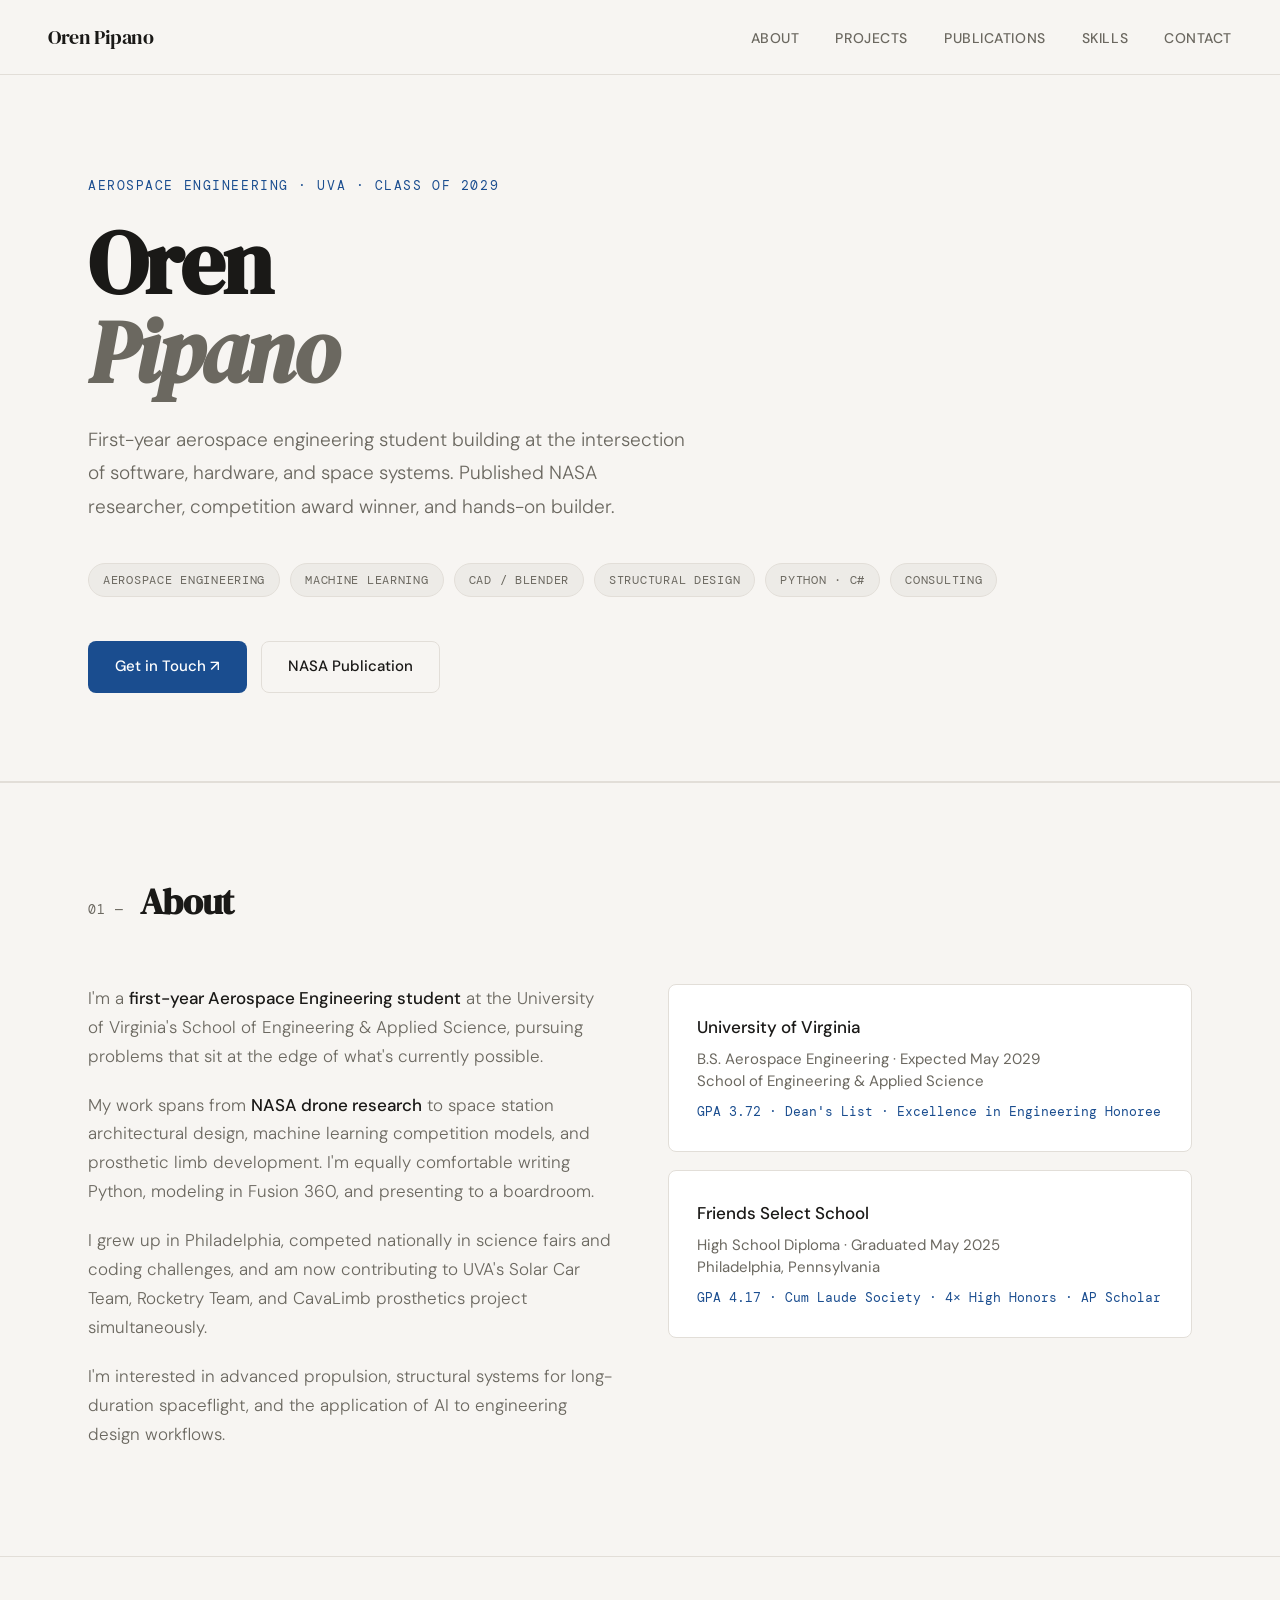
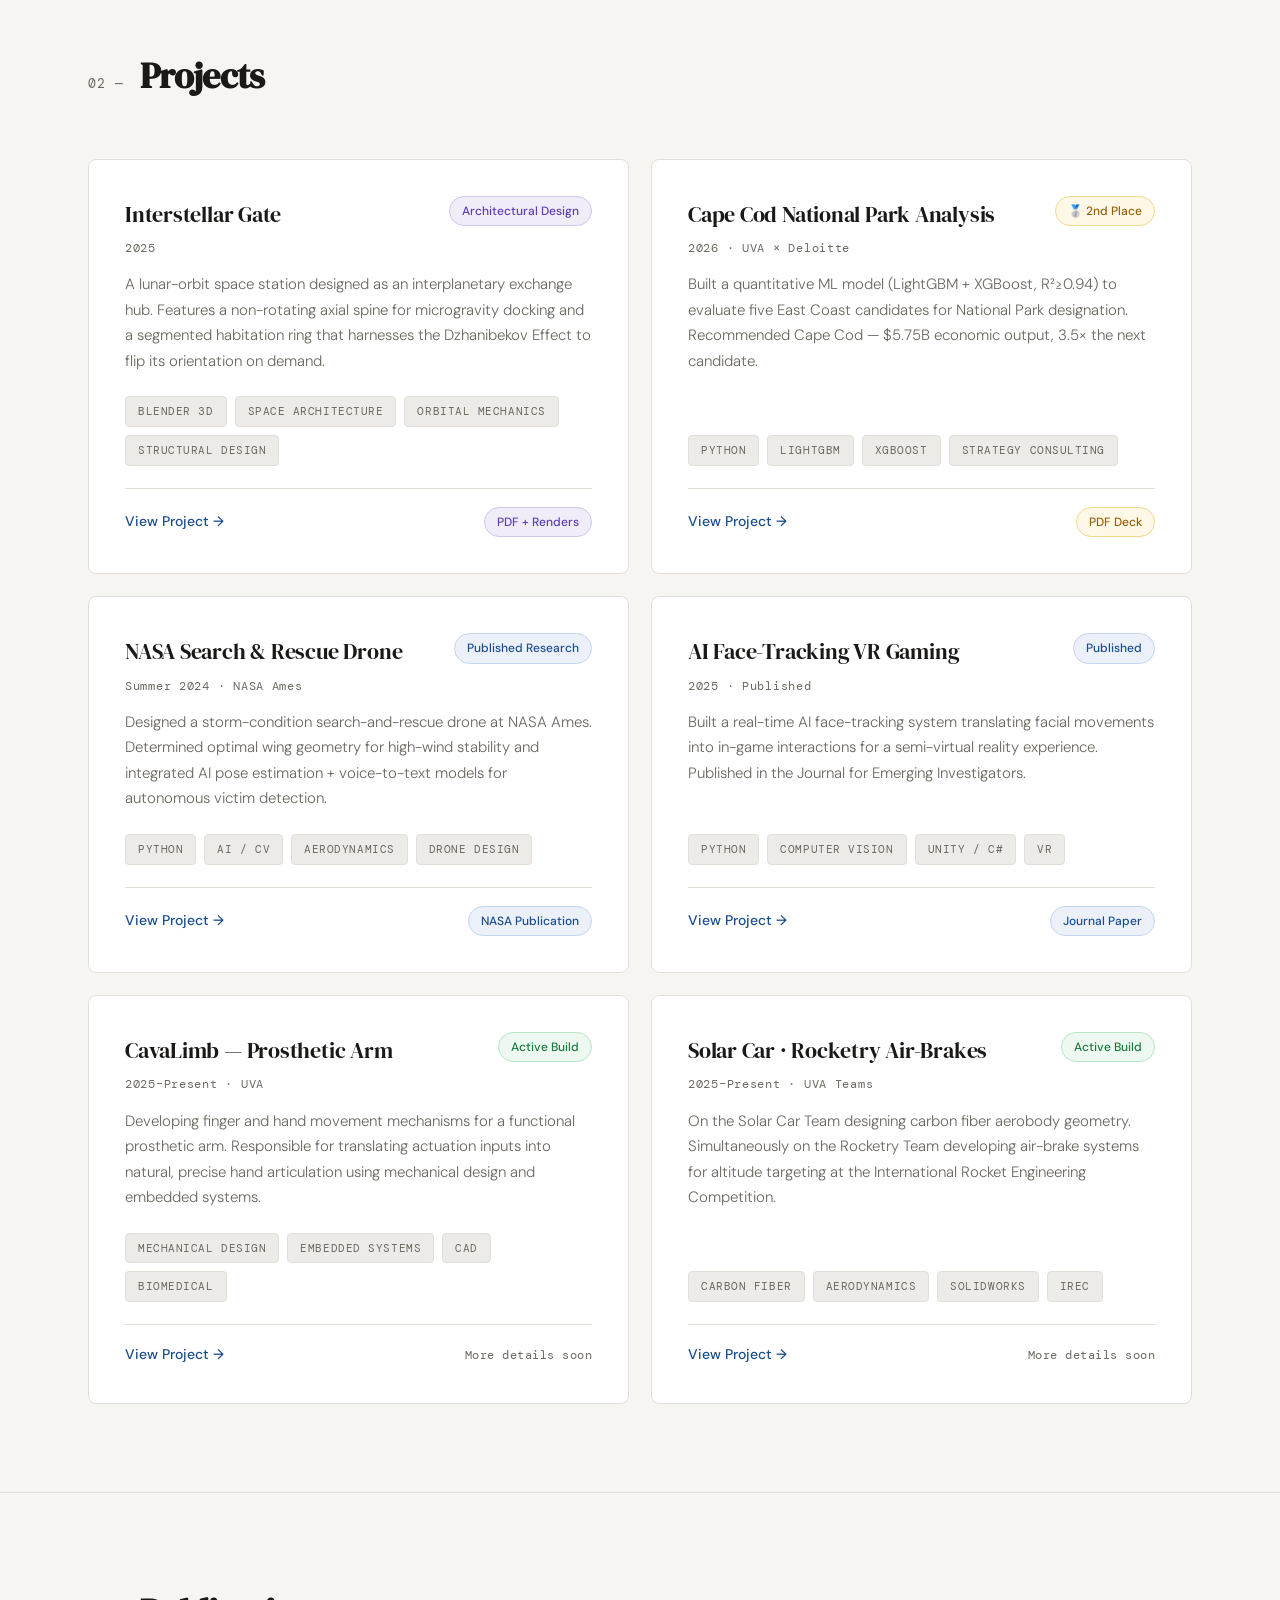
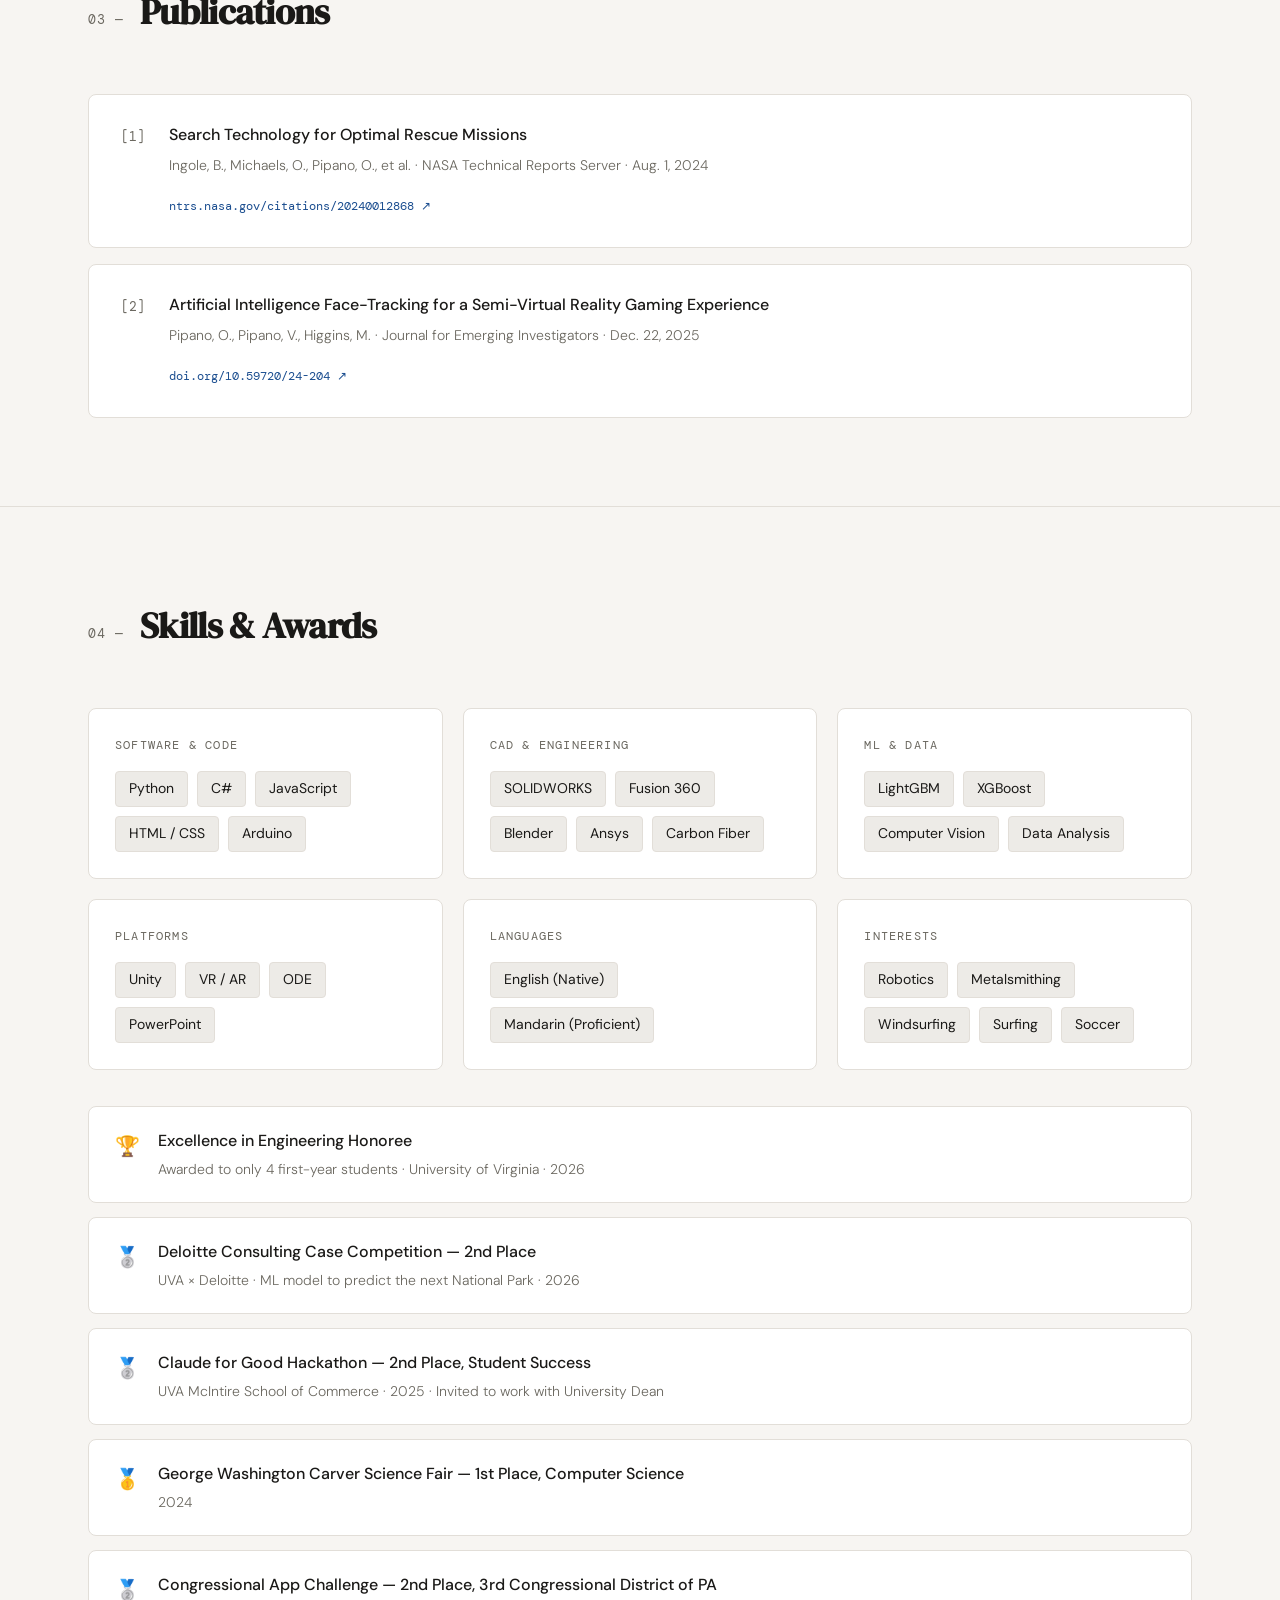
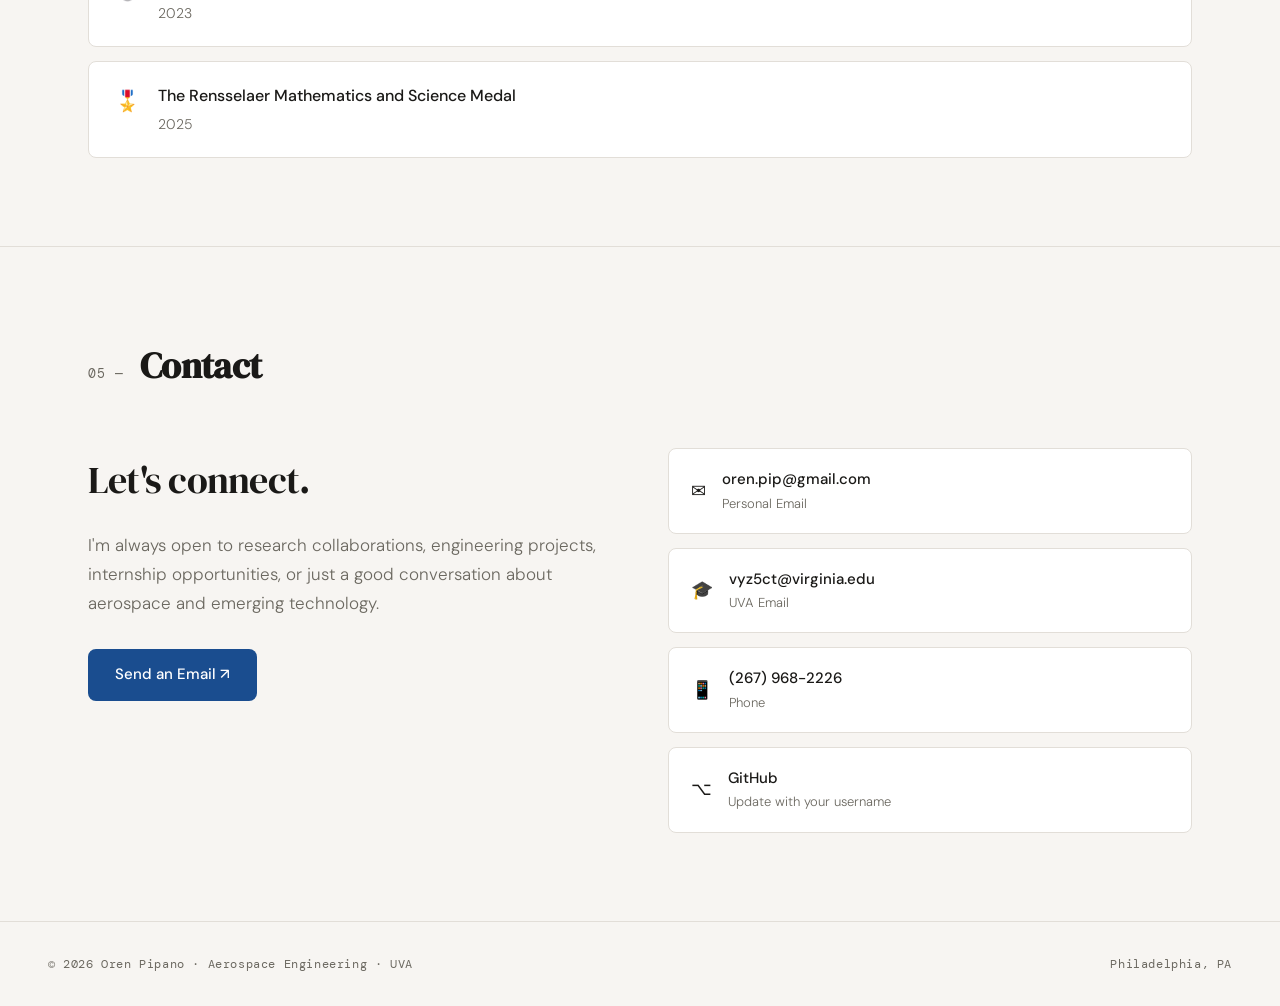
==== index.html @ b351c2fa "Rename index (4).html to index.html" ====
<!DOCTYPE html>
<html lang="en">
<head>
  <meta charset="UTF-8" />
  <meta name="viewport" content="width=device-width, initial-scale=1.0" />
  <title>Oren Pipano — Aerospace Engineering</title>
  <link rel="preconnect" href="https://fonts.googleapis.com">
  <link rel="preconnect" href="https://fonts.gstatic.com" crossorigin>
  <link href="https://fonts.googleapis.com/css2?family=DM+Serif+Display:ital@0;1&family=DM+Mono:wght@300;400;500&family=DM+Sans:ital,opsz,wght@0,9..40,300;0,9..40,400;0,9..40,500;1,9..40,300&display=swap" rel="stylesheet">
  <link rel="stylesheet" href="style.css">
  <style>
    #hero { padding: 100px 0 88px; border-bottom: 1px solid var(--border); }

    .hero-eyebrow {
      font-family: 'DM Mono', monospace;
      font-size: 13px; font-weight: 400;
      letter-spacing: 0.12em; text-transform: uppercase;
      color: var(--accent); margin-bottom: 22px;
    }

    .hero-name {
      font-family: 'DM Serif Display', serif;
      font-size: clamp(52px, 8vw, 88px);
      line-height: 1.0; letter-spacing: -0.03em; margin-bottom: 28px;
    }
    .hero-name em { font-style: italic; color: var(--ink-muted); }

    .hero-desc {
      max-width: 600px; font-size: 19px; font-weight: 300;
      color: var(--ink-muted); line-height: 1.75; margin-bottom: 40px;
    }

    .hero-pills { display: flex; flex-wrap: wrap; gap: 10px; margin-bottom: 44px; }

    .pill {
      font-family: 'DM Mono', monospace;
      font-size: 12px; letter-spacing: 0.06em; text-transform: uppercase;
      background: var(--tag-bg); color: var(--ink-muted);
      border: 1px solid var(--border); padding: 6px 14px; border-radius: 100px;
    }

    .hero-cta { display: flex; gap: 14px; align-items: center; flex-wrap: wrap; }

    /* ABOUT */
    .about-grid { display: grid; grid-template-columns: 1fr 1fr; gap: 56px; }
    .about-text p { color: var(--ink-muted); margin-bottom: 20px; font-weight: 300; font-size: 17px; }
    .about-text p strong { color: var(--ink); font-weight: 500; }
    .edu-card { background: var(--surface); border: 1px solid var(--border); border-radius: var(--radius); padding: 28px; margin-bottom: 18px; }
    .edu-school { font-weight: 500; font-size: 17px; margin-bottom: 6px; }
    .edu-degree { font-size: 15px; color: var(--ink-muted); margin-bottom: 8px; line-height: 1.5; }
    .edu-gpa { font-family: 'DM Mono', monospace; font-size: 13px; color: var(--accent); }

    /* PROJECTS */
    .projects-grid { display: grid; gap: 22px; grid-template-columns: repeat(2, 1fr); }

    .project-card {
      background: var(--surface); border: 1px solid var(--border);
      border-radius: var(--radius); padding: 36px;
      transition: all 0.25s ease; position: relative; overflow: hidden;
      cursor: pointer; display: flex; flex-direction: column;
      text-decoration: none; color: inherit;
    }
    .project-card::before {
      content: ''; position: absolute; left: 0; top: 0; bottom: 0;
      width: 3px; background: var(--accent);
      transform: scaleY(0); transform-origin: bottom; transition: transform 0.3s ease;
    }
    .project-card:hover { border-color: #b8b4ae; box-shadow: 0 6px 32px rgba(0,0,0,0.09); transform: translateY(-2px); }
    .project-card:hover::before { transform: scaleY(1); }

    .project-top { display: flex; justify-content: space-between; align-items: flex-start; margin-bottom: 14px; gap: 12px; }
    .project-title { font-family: 'DM Serif Display', serif; font-size: 22px; letter-spacing: -0.01em; }
    .project-year { font-family: 'DM Mono', monospace; font-size: 12px; color: var(--ink-muted); letter-spacing: 0.06em; margin-top: 5px; }
    .project-desc { font-size: 15px; color: var(--ink-muted); font-weight: 300; line-height: 1.7; margin-bottom: 22px; flex: 1; }
    .project-tags { display: flex; flex-wrap: wrap; gap: 8px; }

    .project-footer {
      display: flex; align-items: center; justify-content: space-between;
      margin-top: 22px; padding-top: 18px; border-top: 1px solid var(--border);
    }
    .view-label {
      font-size: 14px; font-weight: 500; color: var(--accent);
      display: flex; align-items: center; gap: 6px; transition: gap 0.2s ease;
    }
    .project-card:hover .view-label { gap: 10px; }
    .coming-soon { font-size: 12px; color: var(--ink-muted); font-family: 'DM Mono', monospace; letter-spacing: 0.04em; }

    /* PUBLICATIONS */
    .pub-list { display: grid; gap: 16px; }
    .pub-card { background: var(--surface); border: 1px solid var(--border); border-radius: var(--radius); padding: 28px 32px; display: flex; gap: 24px; align-items: flex-start; transition: border-color var(--transition); }
    .pub-card:hover { border-color: #b8b4ae; }
    .pub-num { font-family: 'DM Mono', monospace; font-size: 13px; color: var(--ink-muted); margin-top: 3px; flex-shrink: 0; }
    .pub-title { font-size: 16px; font-weight: 500; margin-bottom: 8px; line-height: 1.45; }
    .pub-meta { font-size: 14px; color: var(--ink-muted); font-weight: 300; margin-bottom: 12px; }
    .pub-link { font-family: 'DM Mono', monospace; font-size: 12px; color: var(--accent); }

    /* SKILLS */
    .skills-grid { display: grid; grid-template-columns: repeat(3, 1fr); gap: 20px; }
    .skill-group { background: var(--surface); border: 1px solid var(--border); border-radius: var(--radius); padding: 26px; }
    .skill-group-title { font-family: 'DM Mono', monospace; font-size: 12px; letter-spacing: 0.1em; text-transform: uppercase; color: var(--ink-muted); margin-bottom: 16px; }
    .skill-items { display: flex; flex-wrap: wrap; gap: 9px; }
    .skill-chip { font-size: 14px; font-weight: 400; background: var(--tag-bg); color: var(--ink); border: 1px solid var(--border); padding: 5px 13px; border-radius: 4px; }

    /* AWARDS */
    .awards-list { display: grid; gap: 14px; margin-top: 36px; }
    .award-item { display: flex; gap: 18px; align-items: flex-start; padding: 20px 26px; background: var(--surface); border: 1px solid var(--border); border-radius: var(--radius); }
    .award-icon { font-size: 20px; flex-shrink: 0; margin-top: 2px; }
    .award-name { font-size: 16px; font-weight: 500; margin-bottom: 4px; }
    .award-org { font-size: 14px; color: var(--ink-muted); font-weight: 300; }

    /* CONTACT */
    .contact-inner { display: grid; grid-template-columns: 1fr 1fr; gap: 56px; align-items: start; }
    .contact-heading { font-family: 'DM Serif Display', serif; font-size: 38px; letter-spacing: -0.02em; margin-bottom: 18px; }
    .contact-sub { font-size: 17px; color: var(--ink-muted); font-weight: 300; margin-bottom: 32px; line-height: 1.7; }
    .contact-links { display: grid; gap: 14px; }
    .contact-link-item { display: flex; align-items: center; gap: 16px; padding: 18px 22px; background: var(--surface); border: 1px solid var(--border); border-radius: var(--radius); font-size: 15px; font-weight: 500; transition: all var(--transition); }
    .contact-link-item:hover { border-color: var(--accent); background: var(--accent-lt); color: var(--accent); }
    .contact-icon { font-size: 18px; }
    .contact-detail { font-size: 13px; color: var(--ink-muted); font-weight: 300; }

    /* RESPONSIVE */
    @media (max-width: 900px) {
      .skills-grid { grid-template-columns: repeat(2, 1fr); }
      .projects-grid { grid-template-columns: 1fr; }
    }
    @media (max-width: 700px) {
      .about-grid, .contact-inner { grid-template-columns: 1fr; gap: 36px; }
      .skills-grid { grid-template-columns: repeat(2, 1fr); gap: 14px; }
      .hero-name { font-size: clamp(44px, 12vw, 72px); }
      .hero-desc { font-size: 17px; }
      .project-top { flex-direction: column; gap: 10px; }
      .pub-card { flex-direction: column; gap: 10px; }
      .pub-num { display: none; }
    }
    @media (max-width: 480px) {
      .skills-grid { grid-template-columns: 1fr; }
      .contact-heading { font-size: 30px; }
    }
  </style>
</head>
<body>
  <nav>
    <div class="nav-inner">
      <a href="index.html" class="nav-logo">Oren Pipano</a>
      <ul class="nav-links">
        <li><a href="#about">About</a></li>
        <li><a href="#projects">Projects</a></li>
        <li><a href="#publications">Publications</a></li>
        <li><a href="#skills">Skills</a></li>
        <li><a href="#contact">Contact</a></li>
      </ul>
    </div>
  </nav>

  <section id="hero">
    <div class="container">
      <p class="hero-eyebrow fade-in">Aerospace Engineering · UVA · Class of 2029</p>
      <h1 class="hero-name fade-in">Oren<br><em>Pipano</em></h1>
      <p class="hero-desc fade-in">First-year aerospace engineering student building at the intersection of software, hardware, and space systems. Published NASA researcher, competition award winner, and hands-on builder.</p>
      <div class="hero-pills fade-in">
        <span class="pill">Aerospace Engineering</span>
        <span class="pill">Machine Learning</span>
        <span class="pill">CAD / Blender</span>
        <span class="pill">Structural Design</span>
        <span class="pill">Python · C#</span>
        <span class="pill">Consulting</span>
      </div>
      <div class="hero-cta fade-in">
        <a href="mailto:oren.pip@gmail.com" class="btn btn-primary">Get in Touch ↗</a>
        <a href="https://ntrs.nasa.gov/citations/20240012868" target="_blank" class="btn btn-ghost">NASA Publication</a>
      </div>
    </div>
  </section>

  <section id="about">
    <div class="container">
      <div class="section-header">
        <span class="section-num">01 —</span>
        <h2 class="section-title">About</h2>
      </div>
      <div class="about-grid">
        <div class="about-text">
          <p>I'm a <strong>first-year Aerospace Engineering student</strong> at the University of Virginia's School of Engineering & Applied Science, pursuing problems that sit at the edge of what's currently possible.</p>
          <p>My work spans from <strong>NASA drone research</strong> to space station architectural design, machine learning competition models, and prosthetic limb development. I'm equally comfortable writing Python, modeling in Fusion 360, and presenting to a boardroom.</p>
          <p>I grew up in Philadelphia, competed nationally in science fairs and coding challenges, and am now contributing to UVA's Solar Car Team, Rocketry Team, and CavaLimb prosthetics project simultaneously.</p>
          <p>I'm interested in advanced propulsion, structural systems for long-duration spaceflight, and the application of AI to engineering design workflows.</p>
        </div>
        <div class="about-edu">
          <div class="edu-card">
            <div class="edu-school">University of Virginia</div>
            <div class="edu-degree">B.S. Aerospace Engineering · Expected May 2029<br>School of Engineering & Applied Science</div>
            <div class="edu-gpa">GPA 3.72 · Dean's List · Excellence in Engineering Honoree</div>
          </div>
          <div class="edu-card">
            <div class="edu-school">Friends Select School</div>
            <div class="edu-degree">High School Diploma · Graduated May 2025<br>Philadelphia, Pennsylvania</div>
            <div class="edu-gpa">GPA 4.17 · Cum Laude Society · 4× High Honors · AP Scholar</div>
          </div>
        </div>
      </div>
    </div>
  </section>

  <section id="projects">
    <div class="container">
      <div class="section-header">
        <span class="section-num">02 —</span>
        <h2 class="section-title">Projects</h2>
      </div>
      <div class="projects-grid">

        <a href="project-interstellar-gate.html" class="project-card">
          <div class="project-top">
            <div>
              <div class="project-title">Interstellar Gate</div>
              <div class="project-year">2025</div>
            </div>
            <span class="project-badge badge-design">Architectural Design</span>
          </div>
          <p class="project-desc">A lunar-orbit space station designed as an interplanetary exchange hub. Features a non-rotating axial spine for microgravity docking and a segmented habitation ring that harnesses the Dzhanibekov Effect to flip its orientation on demand.</p>
          <div class="project-tags">
            <span class="tag">Blender 3D</span>
            <span class="tag">Space Architecture</span>
            <span class="tag">Orbital Mechanics</span>
            <span class="tag">Structural Design</span>
          </div>
          <div class="project-footer">
            <span class="view-label">View Project →</span>
            <span class="project-badge badge-design">PDF + Renders</span>
          </div>
        </a>

        <a href="project-deloitte.html" class="project-card">
          <div class="project-top">
            <div>
              <div class="project-title">Cape Cod National Park Analysis</div>
              <div class="project-year">2026 · UVA × Deloitte</div>
            </div>
            <span class="project-badge badge-award">🥈 2nd Place</span>
          </div>
          <p class="project-desc">Built a quantitative ML model (LightGBM + XGBoost, R²≥0.94) to evaluate five East Coast candidates for National Park designation. Recommended Cape Cod — $5.75B economic output, 3.5× the next candidate.</p>
          <div class="project-tags">
            <span class="tag">Python</span>
            <span class="tag">LightGBM</span>
            <span class="tag">XGBoost</span>
            <span class="tag">Strategy Consulting</span>
          </div>
          <div class="project-footer">
            <span class="view-label">View Project →</span>
            <span class="project-badge badge-award">PDF Deck</span>
          </div>
        </a>

        <a href="project-nasa.html" class="project-card">
          <div class="project-top">
            <div>
              <div class="project-title">NASA Search & Rescue Drone</div>
              <div class="project-year">Summer 2024 · NASA Ames</div>
            </div>
            <span class="project-badge badge-research">Published Research</span>
          </div>
          <p class="project-desc">Designed a storm-condition search-and-rescue drone at NASA Ames. Determined optimal wing geometry for high-wind stability and integrated AI pose estimation + voice-to-text models for autonomous victim detection.</p>
          <div class="project-tags">
            <span class="tag">Python</span>
            <span class="tag">AI / CV</span>
            <span class="tag">Aerodynamics</span>
            <span class="tag">Drone Design</span>
          </div>
          <div class="project-footer">
            <span class="view-label">View Project →</span>
            <span class="project-badge badge-research">NASA Publication</span>
          </div>
        </a>

        <a href="project-vr.html" class="project-card">
          <div class="project-top">
            <div>
              <div class="project-title">AI Face-Tracking VR Gaming</div>
              <div class="project-year">2025 · Published</div>
            </div>
            <span class="project-badge badge-research">Published</span>
          </div>
          <p class="project-desc">Built a real-time AI face-tracking system translating facial movements into in-game interactions for a semi-virtual reality experience. Published in the Journal for Emerging Investigators.</p>
          <div class="project-tags">
            <span class="tag">Python</span>
            <span class="tag">Computer Vision</span>
            <span class="tag">Unity / C#</span>
            <span class="tag">VR</span>
          </div>
          <div class="project-footer">
            <span class="view-label">View Project →</span>
            <span class="project-badge badge-research">Journal Paper</span>
          </div>
        </a>

        <a href="project-cavalimb.html" class="project-card">
          <div class="project-top">
            <div>
              <div class="project-title">CavaLimb — Prosthetic Arm</div>
              <div class="project-year">2025–Present · UVA</div>
            </div>
            <span class="project-badge badge-engineering">Active Build</span>
          </div>
          <p class="project-desc">Developing finger and hand movement mechanisms for a functional prosthetic arm. Responsible for translating actuation inputs into natural, precise hand articulation using mechanical design and embedded systems.</p>
          <div class="project-tags">
            <span class="tag">Mechanical Design</span>
            <span class="tag">Embedded Systems</span>
            <span class="tag">CAD</span>
            <span class="tag">Biomedical</span>
          </div>
          <div class="project-footer">
            <span class="view-label">View Project →</span>
            <span class="coming-soon">More details soon</span>
          </div>
        </a>

        <a href="project-solar-rocketry.html" class="project-card">
          <div class="project-top">
            <div>
              <div class="project-title">Solar Car · Rocketry Air-Brakes</div>
              <div class="project-year">2025–Present · UVA Teams</div>
            </div>
            <span class="project-badge badge-engineering">Active Build</span>
          </div>
          <p class="project-desc">On the Solar Car Team designing carbon fiber aerobody geometry. Simultaneously on the Rocketry Team developing air-brake systems for altitude targeting at the International Rocket Engineering Competition.</p>
          <div class="project-tags">
            <span class="tag">Carbon Fiber</span>
            <span class="tag">Aerodynamics</span>
            <span class="tag">SOLIDWORKS</span>
            <span class="tag">IREC</span>
          </div>
          <div class="project-footer">
            <span class="view-label">View Project →</span>
            <span class="coming-soon">More details soon</span>
          </div>
        </a>

      </div>
    </div>
  </section>

  <section id="publications">
    <div class="container">
      <div class="section-header">
        <span class="section-num">03 —</span>
        <h2 class="section-title">Publications</h2>
      </div>
      <div class="pub-list">
        <div class="pub-card">
          <div class="pub-num">[1]</div>
          <div>
            <div class="pub-title">Search Technology for Optimal Rescue Missions</div>
            <div class="pub-meta">Ingole, B., Michaels, O., Pipano, O., et al. · NASA Technical Reports Server · Aug. 1, 2024</div>
            <a href="https://ntrs.nasa.gov/citations/20240012868" target="_blank" class="pub-link">ntrs.nasa.gov/citations/20240012868 ↗</a>
          </div>
        </div>
        <div class="pub-card">
          <div class="pub-num">[2]</div>
          <div>
            <div class="pub-title">Artificial Intelligence Face-Tracking for a Semi-Virtual Reality Gaming Experience</div>
            <div class="pub-meta">Pipano, O., Pipano, V., Higgins, M. · Journal for Emerging Investigators · Dec. 22, 2025</div>
            <a href="https://doi.org/10.59720/24-204" target="_blank" class="pub-link">doi.org/10.59720/24-204 ↗</a>
          </div>
        </div>
      </div>
    </div>
  </section>

  <section id="skills">
    <div class="container">
      <div class="section-header">
        <span class="section-num">04 —</span>
        <h2 class="section-title">Skills &amp; Awards</h2>
      </div>
      <div class="skills-grid">
        <div class="skill-group">
          <div class="skill-group-title">Software & Code</div>
          <div class="skill-items">
            <span class="skill-chip">Python</span><span class="skill-chip">C#</span>
            <span class="skill-chip">JavaScript</span><span class="skill-chip">HTML / CSS</span>
            <span class="skill-chip">Arduino</span>
          </div>
        </div>
        <div class="skill-group">
          <div class="skill-group-title">CAD & Engineering</div>
          <div class="skill-items">
            <span class="skill-chip">SOLIDWORKS</span><span class="skill-chip">Fusion 360</span>
            <span class="skill-chip">Blender</span><span class="skill-chip">Ansys</span>
            <span class="skill-chip">Carbon Fiber</span>
          </div>
        </div>
        <div class="skill-group">
          <div class="skill-group-title">ML & Data</div>
          <div class="skill-items">
            <span class="skill-chip">LightGBM</span><span class="skill-chip">XGBoost</span>
            <span class="skill-chip">Computer Vision</span><span class="skill-chip">Data Analysis</span>
          </div>
        </div>
        <div class="skill-group">
          <div class="skill-group-title">Platforms</div>
          <div class="skill-items">
            <span class="skill-chip">Unity</span><span class="skill-chip">VR / AR</span>
            <span class="skill-chip">ODE</span><span class="skill-chip">PowerPoint</span>
          </div>
        </div>
        <div class="skill-group">
          <div class="skill-group-title">Languages</div>
          <div class="skill-items">
            <span class="skill-chip">English (Native)</span>
            <span class="skill-chip">Mandarin (Proficient)</span>
          </div>
        </div>
        <div class="skill-group">
          <div class="skill-group-title">Interests</div>
          <div class="skill-items">
            <span class="skill-chip">Robotics</span><span class="skill-chip">Metalsmithing</span>
            <span class="skill-chip">Windsurfing</span><span class="skill-chip">Surfing</span>
            <span class="skill-chip">Soccer</span>
          </div>
        </div>
      </div>
      <div class="awards-list">
        <div class="award-item"><div class="award-icon">🏆</div><div><div class="award-name">Excellence in Engineering Honoree</div><div class="award-org">Awarded to only 4 first-year students · University of Virginia · 2026</div></div></div>
        <div class="award-item"><div class="award-icon">🥈</div><div><div class="award-name">Deloitte Consulting Case Competition — 2nd Place</div><div class="award-org">UVA × Deloitte · ML model to predict the next National Park · 2026</div></div></div>
        <div class="award-item"><div class="award-icon">🥈</div><div><div class="award-name">Claude for Good Hackathon — 2nd Place, Student Success</div><div class="award-org">UVA McIntire School of Commerce · 2025 · Invited to work with University Dean</div></div></div>
        <div class="award-item"><div class="award-icon">🥇</div><div><div class="award-name">George Washington Carver Science Fair — 1st Place, Computer Science</div><div class="award-org">2024</div></div></div>
        <div class="award-item"><div class="award-icon">🥈</div><div><div class="award-name">Congressional App Challenge — 2nd Place, 3rd Congressional District of PA</div><div class="award-org">2023</div></div></div>
        <div class="award-item"><div class="award-icon">🎖️</div><div><div class="award-name">The Rensselaer Mathematics and Science Medal</div><div class="award-org">2025</div></div></div>
      </div>
    </div>
  </section>

  <section id="contact">
    <div class="container">
      <div class="section-header">
        <span class="section-num">05 —</span>
        <h2 class="section-title">Contact</h2>
      </div>
      <div class="contact-inner">
        <div>
          <p class="contact-heading">Let's connect.</p>
          <p class="contact-sub">I'm always open to research collaborations, engineering projects, internship opportunities, or just a good conversation about aerospace and emerging technology.</p>
          <a href="mailto:oren.pip@gmail.com" class="btn btn-primary">Send an Email ↗</a>
        </div>
        <div class="contact-links">
          <a href="mailto:oren.pip@gmail.com" class="contact-link-item"><span class="contact-icon">✉</span><div><div>oren.pip@gmail.com</div><div class="contact-detail">Personal Email</div></div></a>
          <a href="mailto:vyz5ct@virginia.edu" class="contact-link-item"><span class="contact-icon">🎓</span><div><div>vyz5ct@virginia.edu</div><div class="contact-detail">UVA Email</div></div></a>
          <a href="tel:+12679682226" class="contact-link-item"><span class="contact-icon">📱</span><div><div>(267) 968-2226</div><div class="contact-detail">Phone</div></div></a>
          <a href="https://github.com/" target="_blank" class="contact-link-item"><span class="contact-icon">⌥</span><div><div>GitHub</div><div class="contact-detail">Update with your username</div></div></a>
        </div>
      </div>
    </div>
  </section>

  <footer>
    <span class="footer-text">© 2026 Oren Pipano · Aerospace Engineering · UVA</span>
    <span class="footer-text">Philadelphia, PA</span>
  </footer>

</body>
</html>
---- style.css ----
/* ─── RESET & BASE ─────────────────────────────────── */
*, *::before, *::after { box-sizing: border-box; margin: 0; padding: 0; }

:root {
  --bg:        #F7F5F2;
  --surface:   #FFFFFF;
  --ink:       #1A1917;
  --ink-muted: #6B6860;
  --accent:    #1A4D8F;
  --accent-lt: #EBF0F9;
  --border:    #E2DED8;
  --tag-bg:    #EDEBE7;
  --radius:    8px;
  --max:       1200px;
  --transition: 0.22s ease;
}

html { scroll-behavior: smooth; overflow-x: hidden; }

body {
  font-family: 'DM Sans', sans-serif;
  background: var(--bg);
  color: var(--ink);
  font-size: 17px;
  line-height: 1.7;
  -webkit-font-smoothing: antialiased;
  overflow-x: hidden;
}

a { color: inherit; text-decoration: none; }
img { display: block; max-width: 100%; }

/* ─── LAYOUT ───────────────────────────────────────── */
.container { max-width: var(--max); margin: 0 auto; padding: 0 clamp(20px, 4vw, 48px); width: 100%; }

section { padding: 88px 0; }
section + section { border-top: 1px solid var(--border); }

/* ─── NAV ──────────────────────────────────────────── */
nav {
  position: sticky; top: 0; z-index: 100;
  background: rgba(247,245,242,0.94);
  backdrop-filter: blur(14px);
  border-bottom: 1px solid var(--border);
  padding: 20px clamp(20px, 4vw, 48px);
}

.nav-inner {
  max-width: var(--max); margin: 0 auto;
  display: flex; align-items: center; justify-content: space-between;
}

.nav-logo {
  font-family: 'DM Serif Display', serif;
  font-size: 20px; letter-spacing: -0.02em;
}

.nav-links {
  display: flex; gap: 36px; list-style: none;
}

.nav-links a {
  font-size: 14px; font-weight: 500; letter-spacing: 0.04em;
  text-transform: uppercase; color: var(--ink-muted);
  transition: color var(--transition);
}
.nav-links a:hover { color: var(--ink); }

/* ─── BUTTONS ──────────────────────────────────────── */
.btn {
  display: inline-flex; align-items: center; gap: 8px;
  font-size: 15px; font-weight: 500;
  padding: 12px 26px; border-radius: var(--radius);
  transition: all var(--transition); cursor: pointer;
  border: 1px solid transparent;
}

.btn-primary { background: var(--accent); color: #fff; }
.btn-primary:hover { background: #163f75; }

.btn-ghost {
  background: transparent; color: var(--ink);
  border-color: var(--border);
}
.btn-ghost:hover { background: var(--surface); border-color: var(--ink-muted); }

/* ─── SECTION HEADERS ──────────────────────────────── */
.section-header {
  display: flex; align-items: baseline;
  gap: 16px; margin-bottom: 52px;
}

.section-title {
  font-family: 'DM Serif Display', serif;
  font-size: 36px; letter-spacing: -0.02em;
}

.section-num {
  font-family: 'DM Mono', monospace;
  font-size: 13px; color: var(--ink-muted);
  letter-spacing: 0.08em;
}

/* ─── BADGES ───────────────────────────────────────── */
.project-badge {
  font-size: 12px; font-weight: 500;
  padding: 4px 12px; border-radius: 100px;
  white-space: nowrap;
}
.badge-award     { background: #FFF8E7; color: #92610A; border: 1px solid #F0D98A; }
.badge-research  { background: #EBF0F9; color: var(--accent); border: 1px solid #C5D5ED; }
.badge-design    { background: #F0EDF9; color: #5B3DB5; border: 1px solid #D0C5ED; }
.badge-engineering { background: #EDF9F0; color: #1A7A3F; border: 1px solid #B8E6C7; }

/* ─── TAGS ─────────────────────────────────────────── */
.tag {
  font-family: 'DM Mono', monospace;
  font-size: 11px; letter-spacing: 0.05em; text-transform: uppercase;
  background: var(--tag-bg); color: var(--ink-muted);
  border: 1px solid var(--border);
  padding: 5px 12px; border-radius: 4px;
}

/* ─── FOOTER ───────────────────────────────────────── */
footer {
  border-top: 1px solid var(--border);
  padding: 32px clamp(20px, 4vw, 48px);
  display: flex; justify-content: space-between; align-items: center;
  flex-wrap: wrap; gap: 12px;
}

.footer-text {
  font-family: 'DM Mono', monospace;
  font-size: 12px; color: var(--ink-muted); letter-spacing: 0.05em;
}

/* ─── FADE IN ──────────────────────────────────────── */
@keyframes fadeUp {
  from { opacity: 0; transform: translateY(20px); }
  to   { opacity: 1; transform: translateY(0); }
}
.fade-in { opacity: 0; animation: fadeUp 0.55s ease forwards; }
.fade-in:nth-child(1) { animation-delay: 0.05s; }
.fade-in:nth-child(2) { animation-delay: 0.15s; }
.fade-in:nth-child(3) { animation-delay: 0.25s; }
.fade-in:nth-child(4) { animation-delay: 0.35s; }
.fade-in:nth-child(5) { animation-delay: 0.45s; }

/* ─── RESPONSIVE ───────────────────────────────────── */
@media (max-width: 768px) {
  body { font-size: 16px; }
  .nav-links { display: none; }
  section { padding: 60px 0; }
  .section-title { font-size: 28px; }
  footer { flex-direction: column; text-align: center; }
}
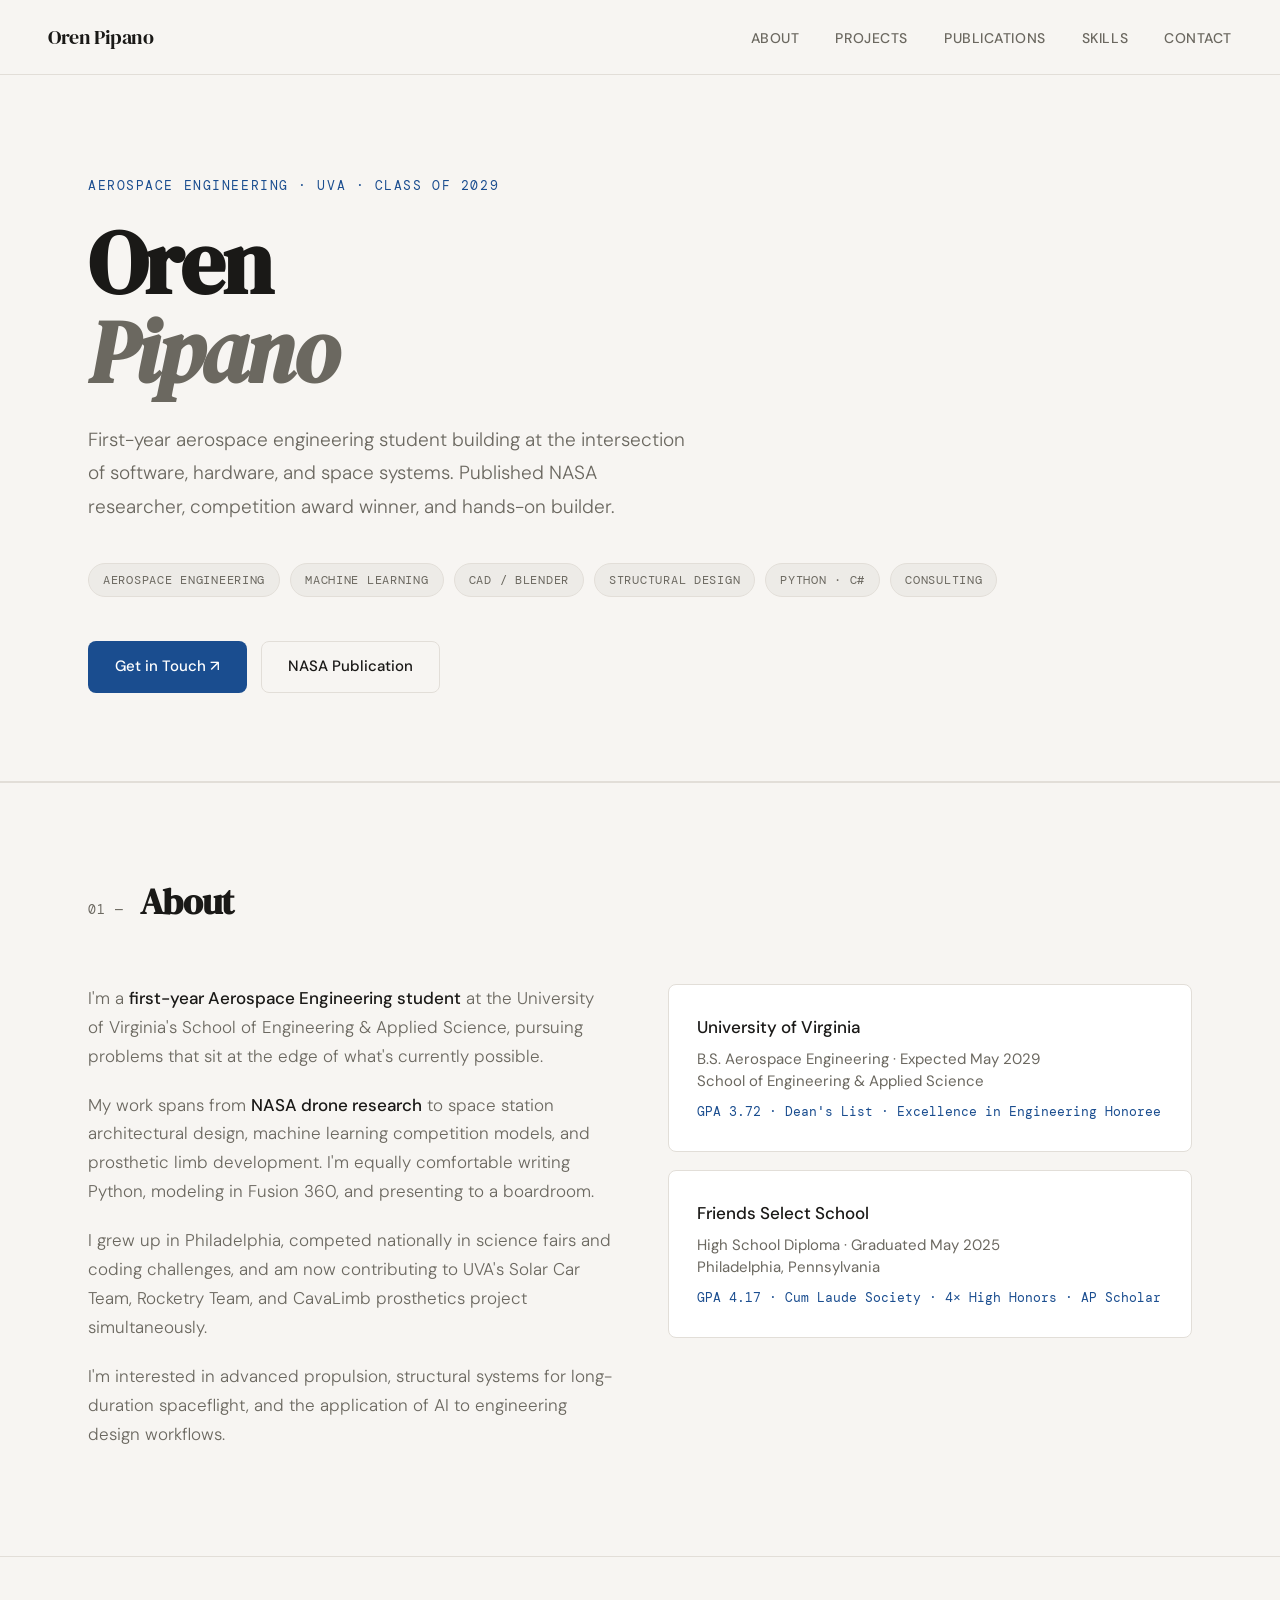
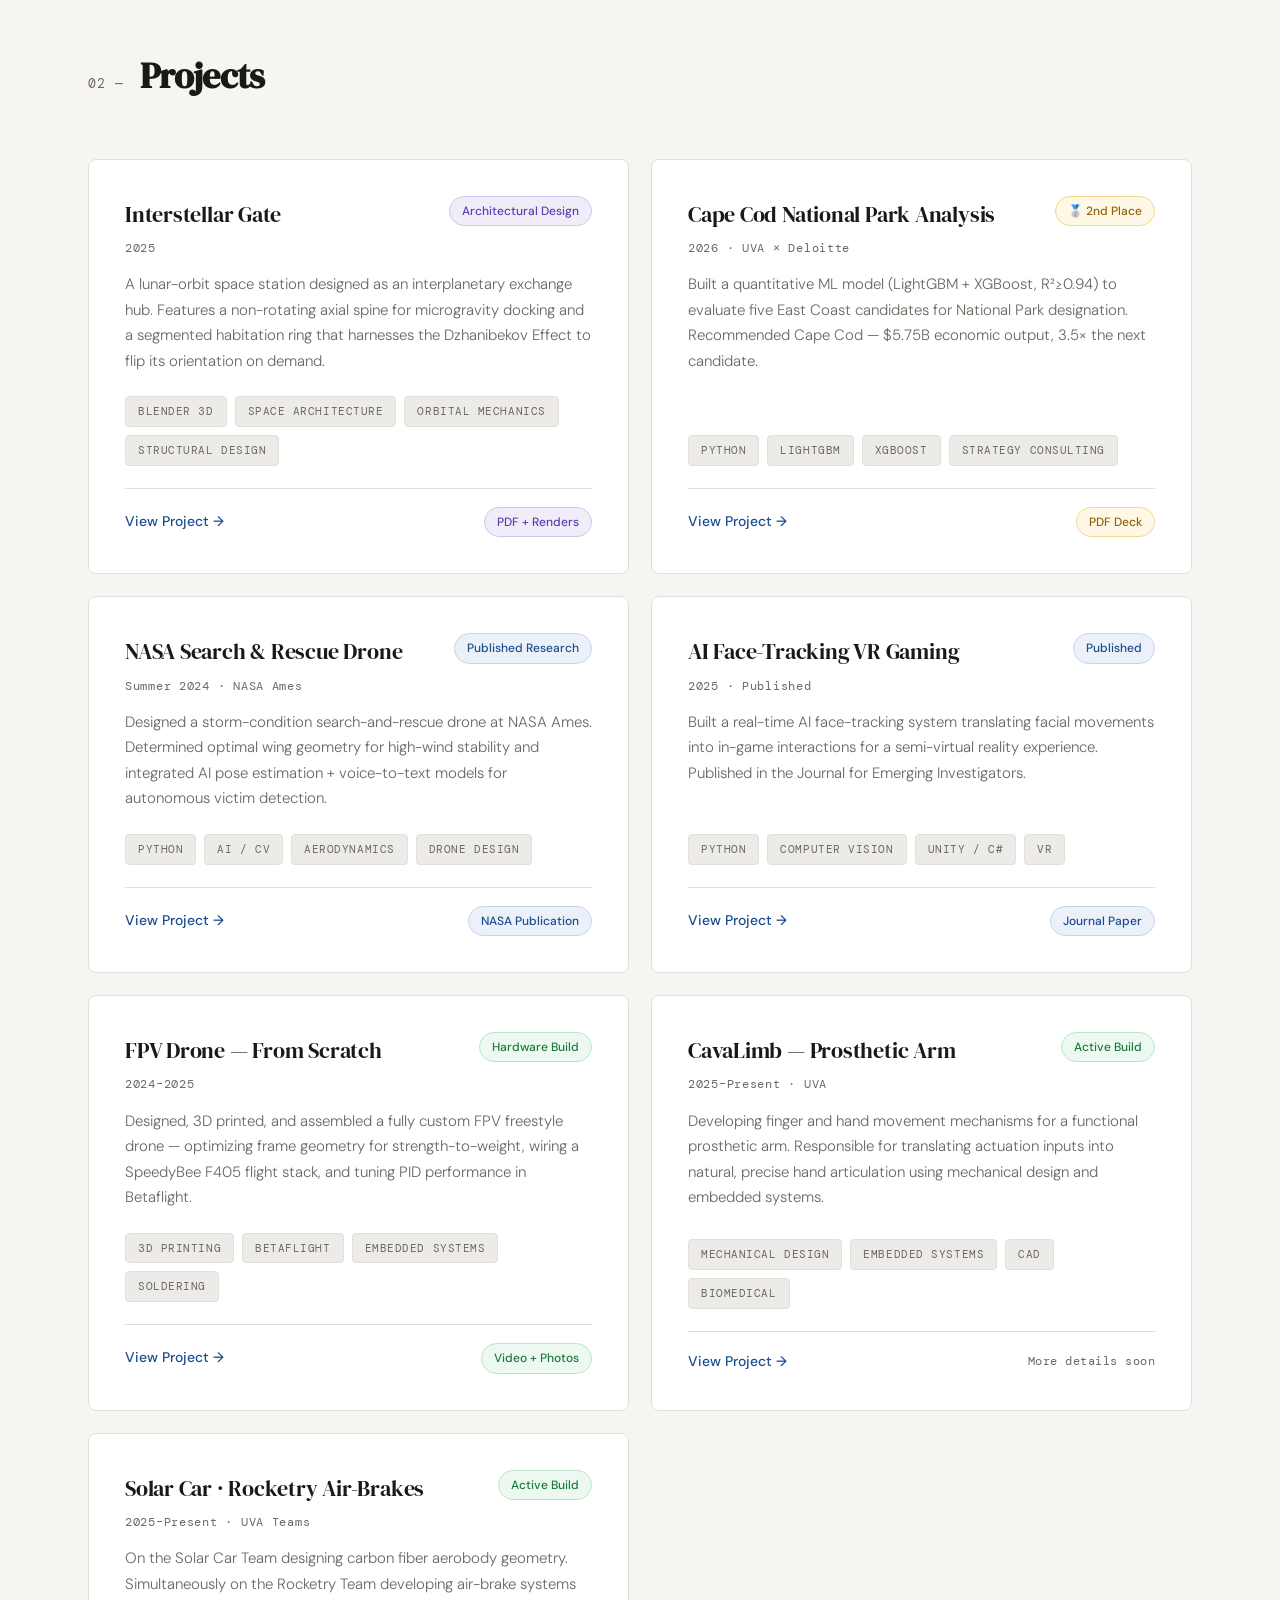
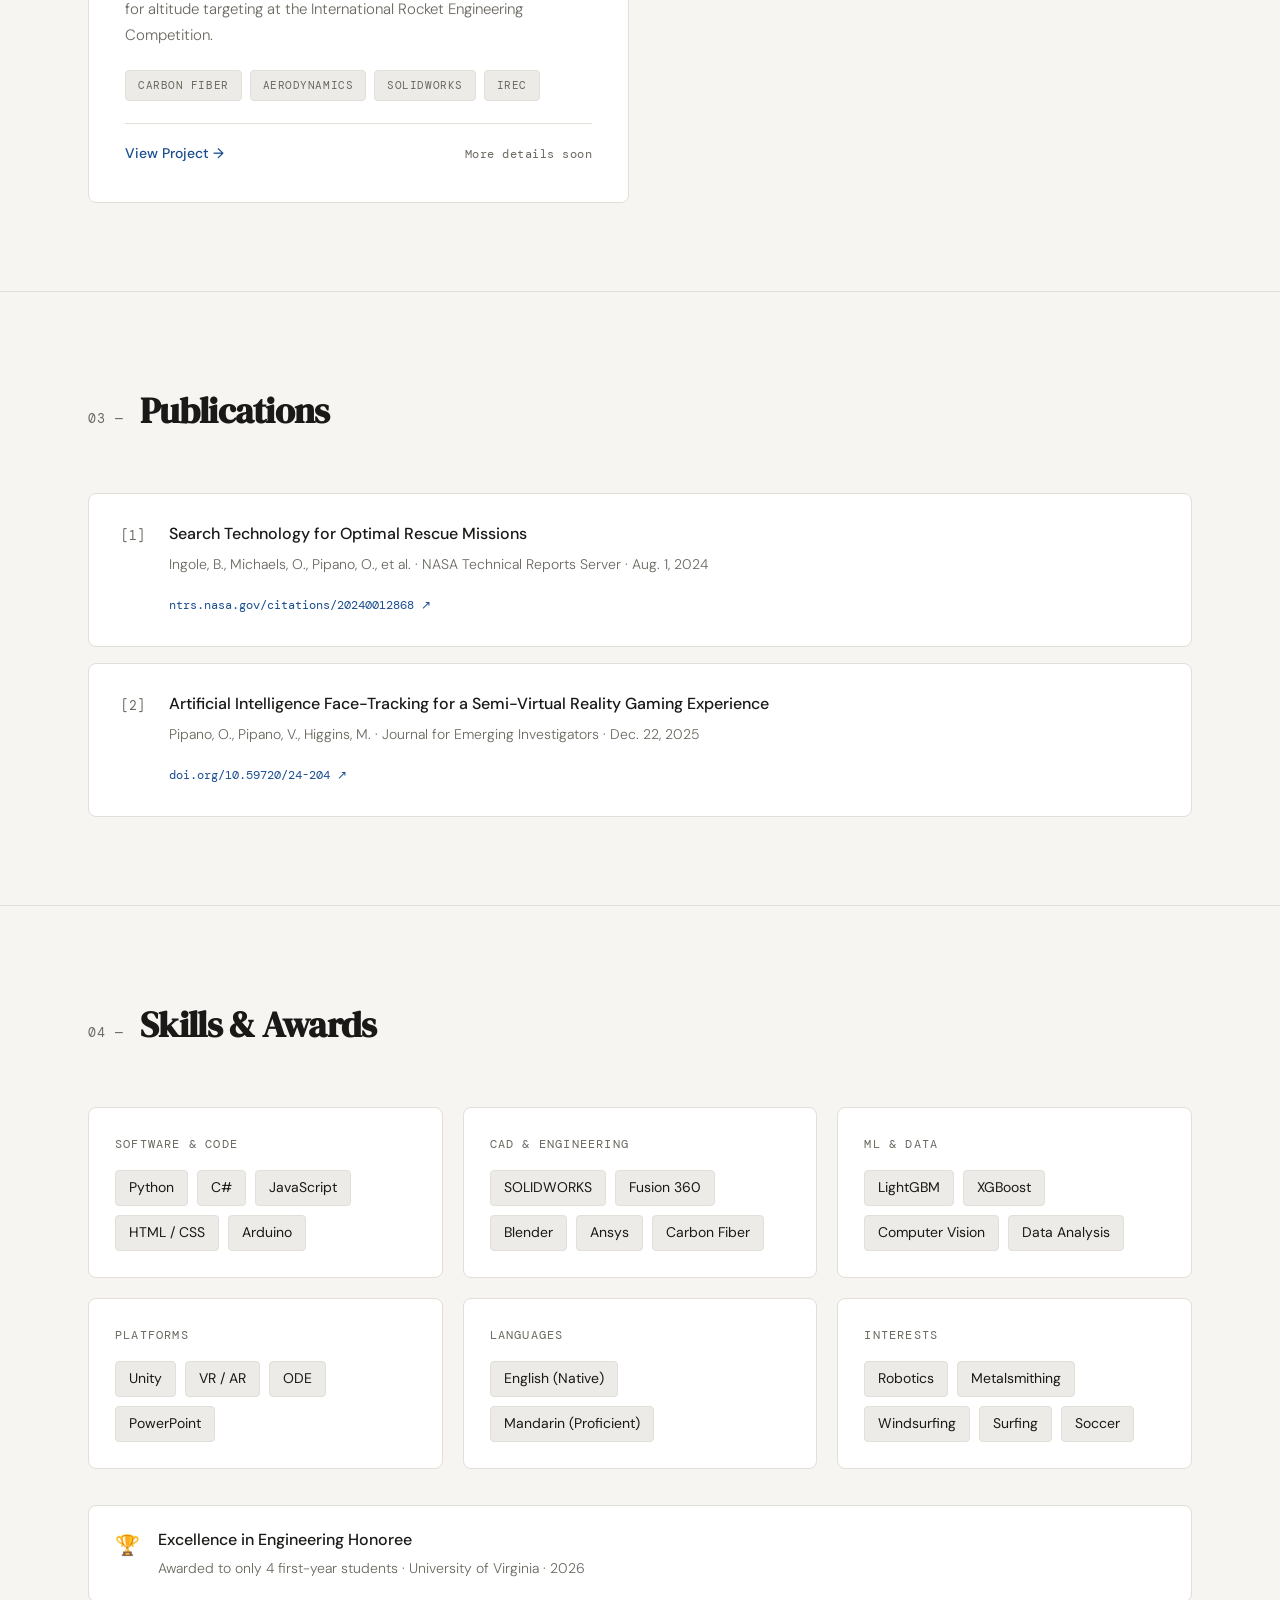
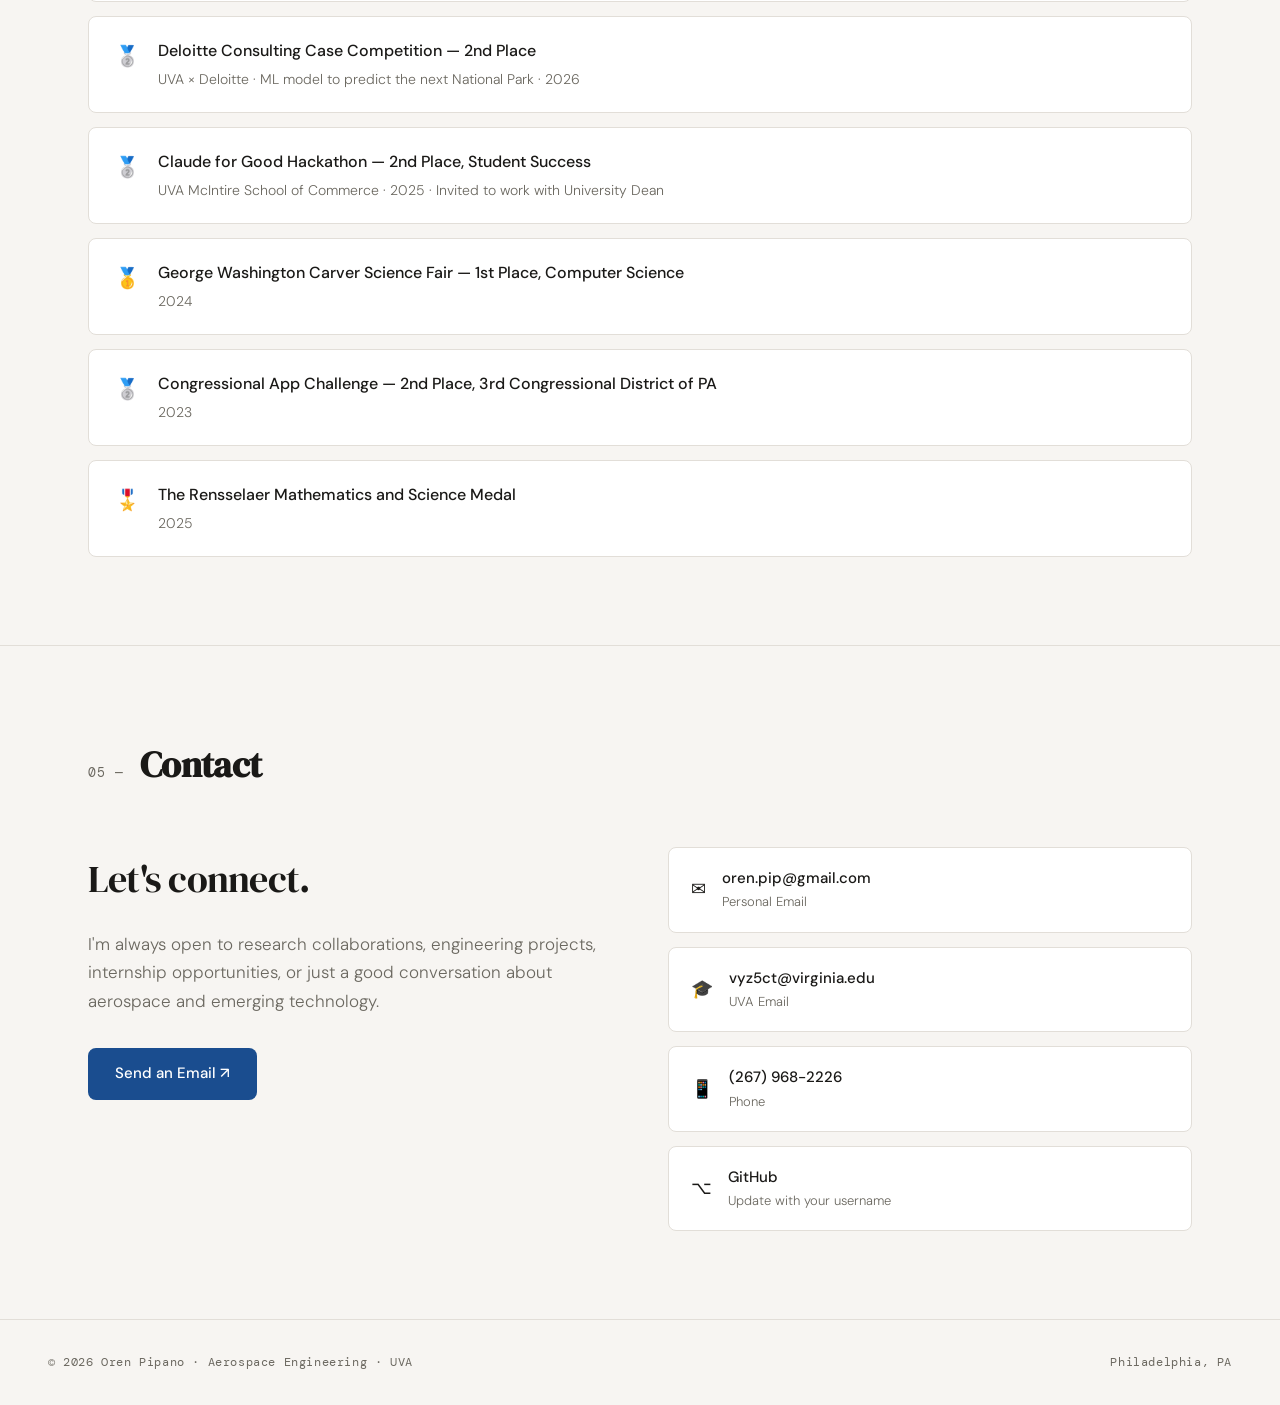
==== commit 4db7a972: "Rename index (1).html to index.html" ====
--- a/index.html
+++ b/index.html
@@ -293,6 +293,27 @@
           </div>
         </a>
 
+        <a href="project-drone.html" class="project-card">
+          <div class="project-top">
+            <div>
+              <div class="project-title">FPV Drone — From Scratch</div>
+              <div class="project-year">2024–2025</div>
+            </div>
+            <span class="project-badge badge-engineering">Hardware Build</span>
+          </div>
+          <p class="project-desc">Designed, 3D printed, and assembled a fully custom FPV freestyle drone — optimizing frame geometry for strength-to-weight, wiring a SpeedyBee F405 flight stack, and tuning PID performance in Betaflight.</p>
+          <div class="project-tags">
+            <span class="tag">3D Printing</span>
+            <span class="tag">Betaflight</span>
+            <span class="tag">Embedded Systems</span>
+            <span class="tag">Soldering</span>
+          </div>
+          <div class="project-footer">
+            <span class="view-label">View Project →</span>
+            <span class="project-badge badge-engineering">Video + Photos</span>
+          </div>
+        </a>
+
         <a href="project-cavalimb.html" class="project-card">
           <div class="project-top">
             <div>
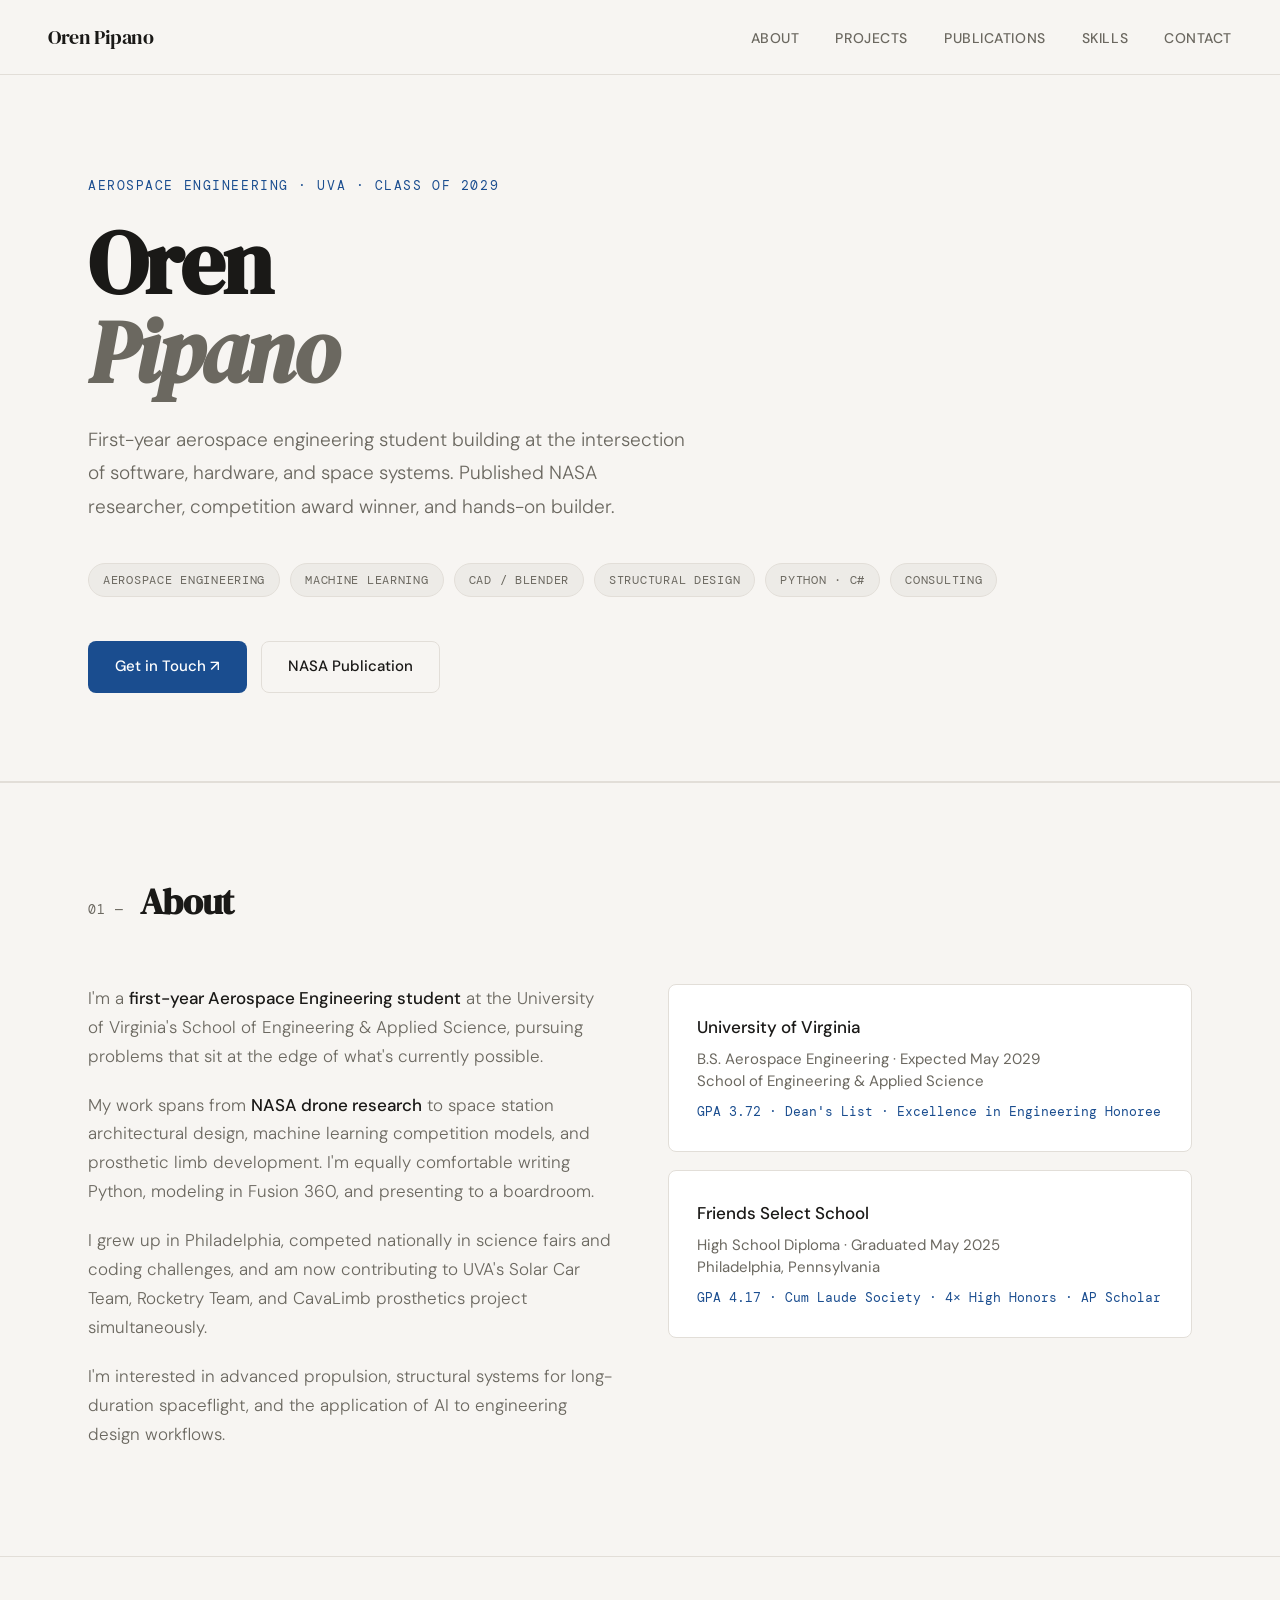
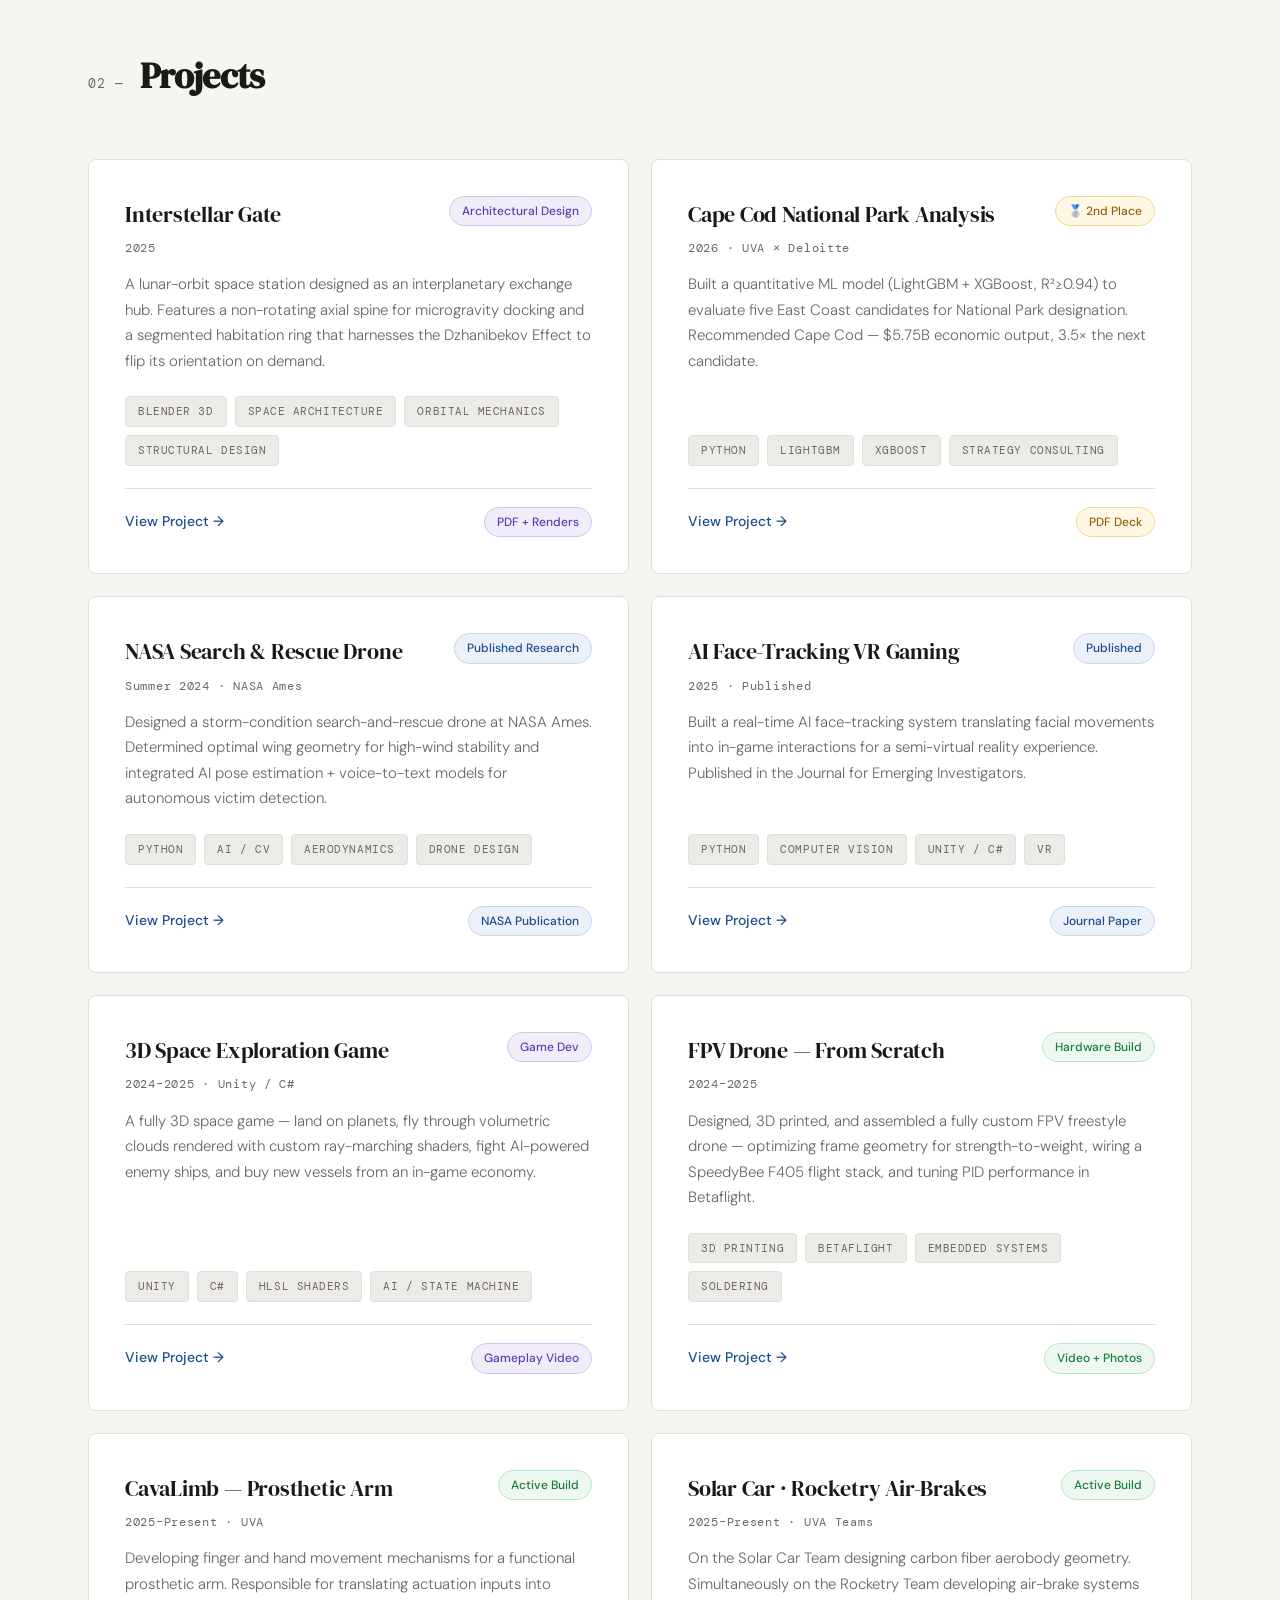
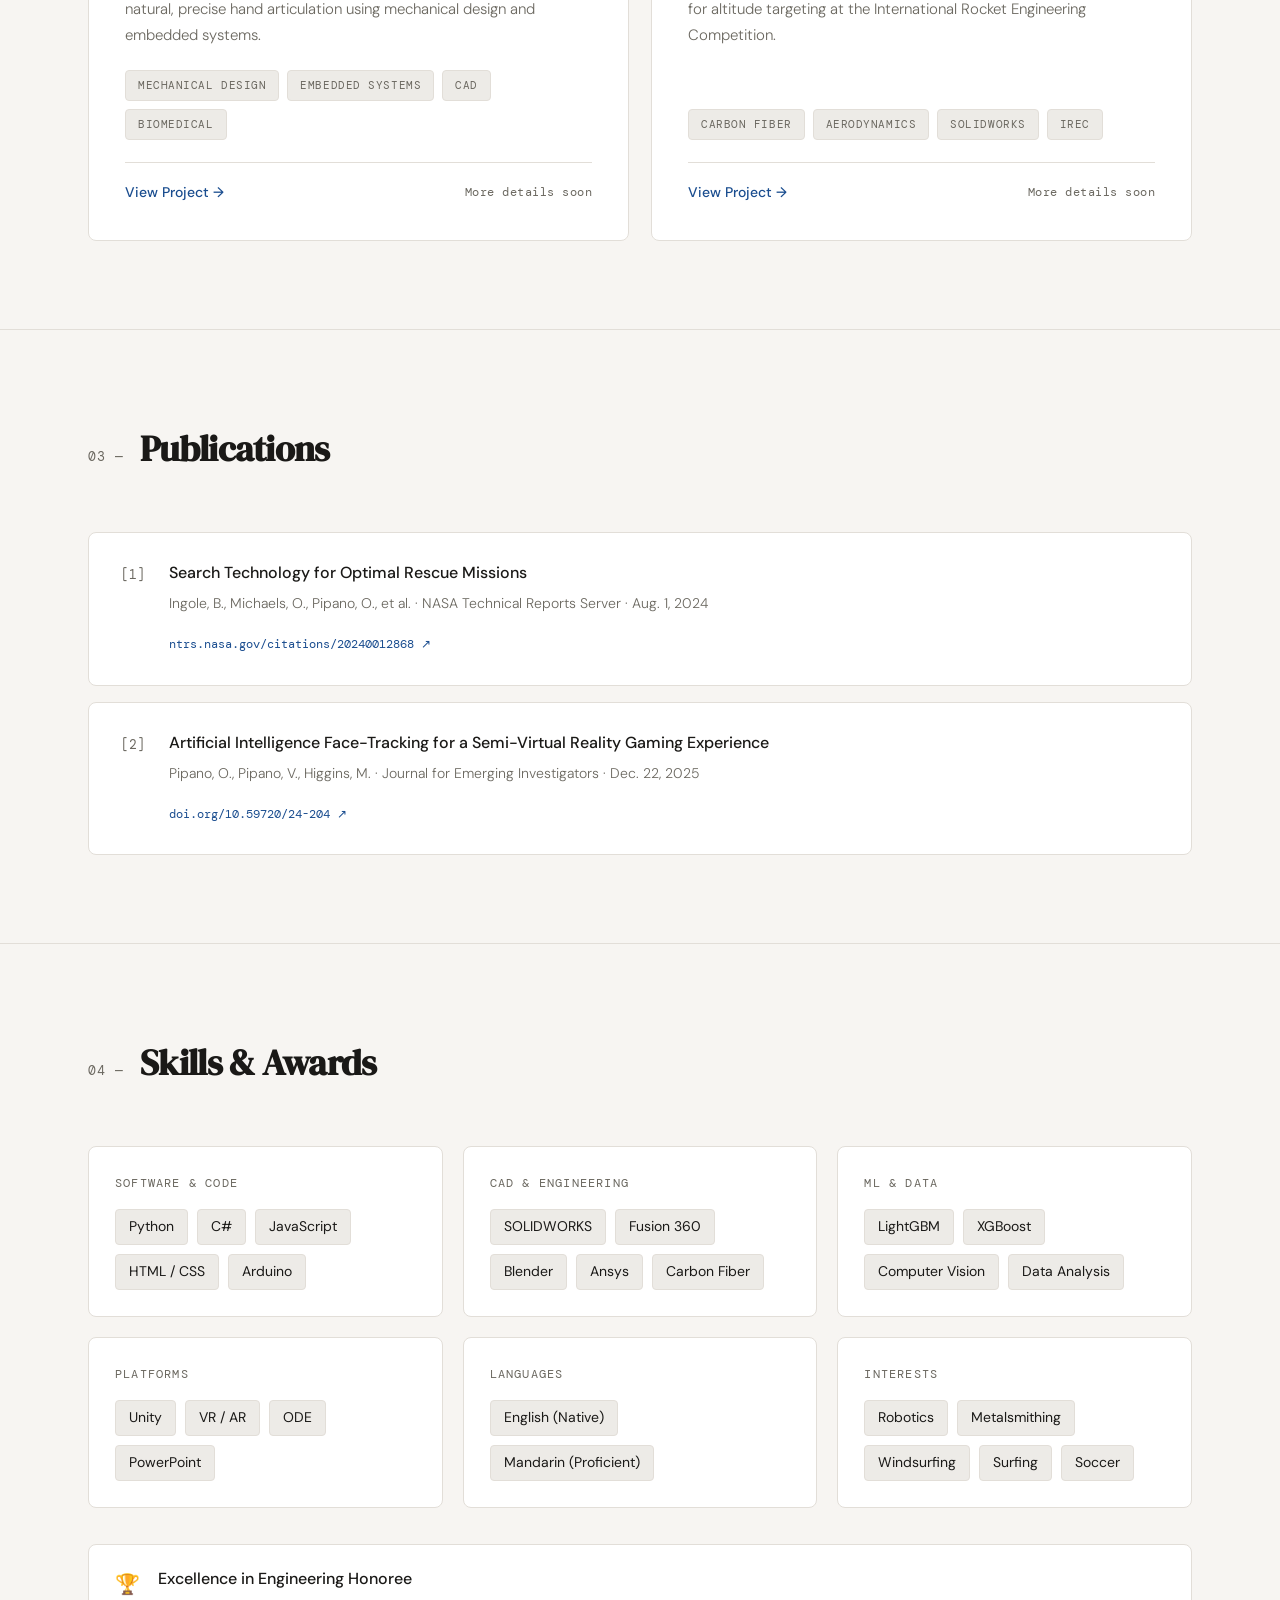
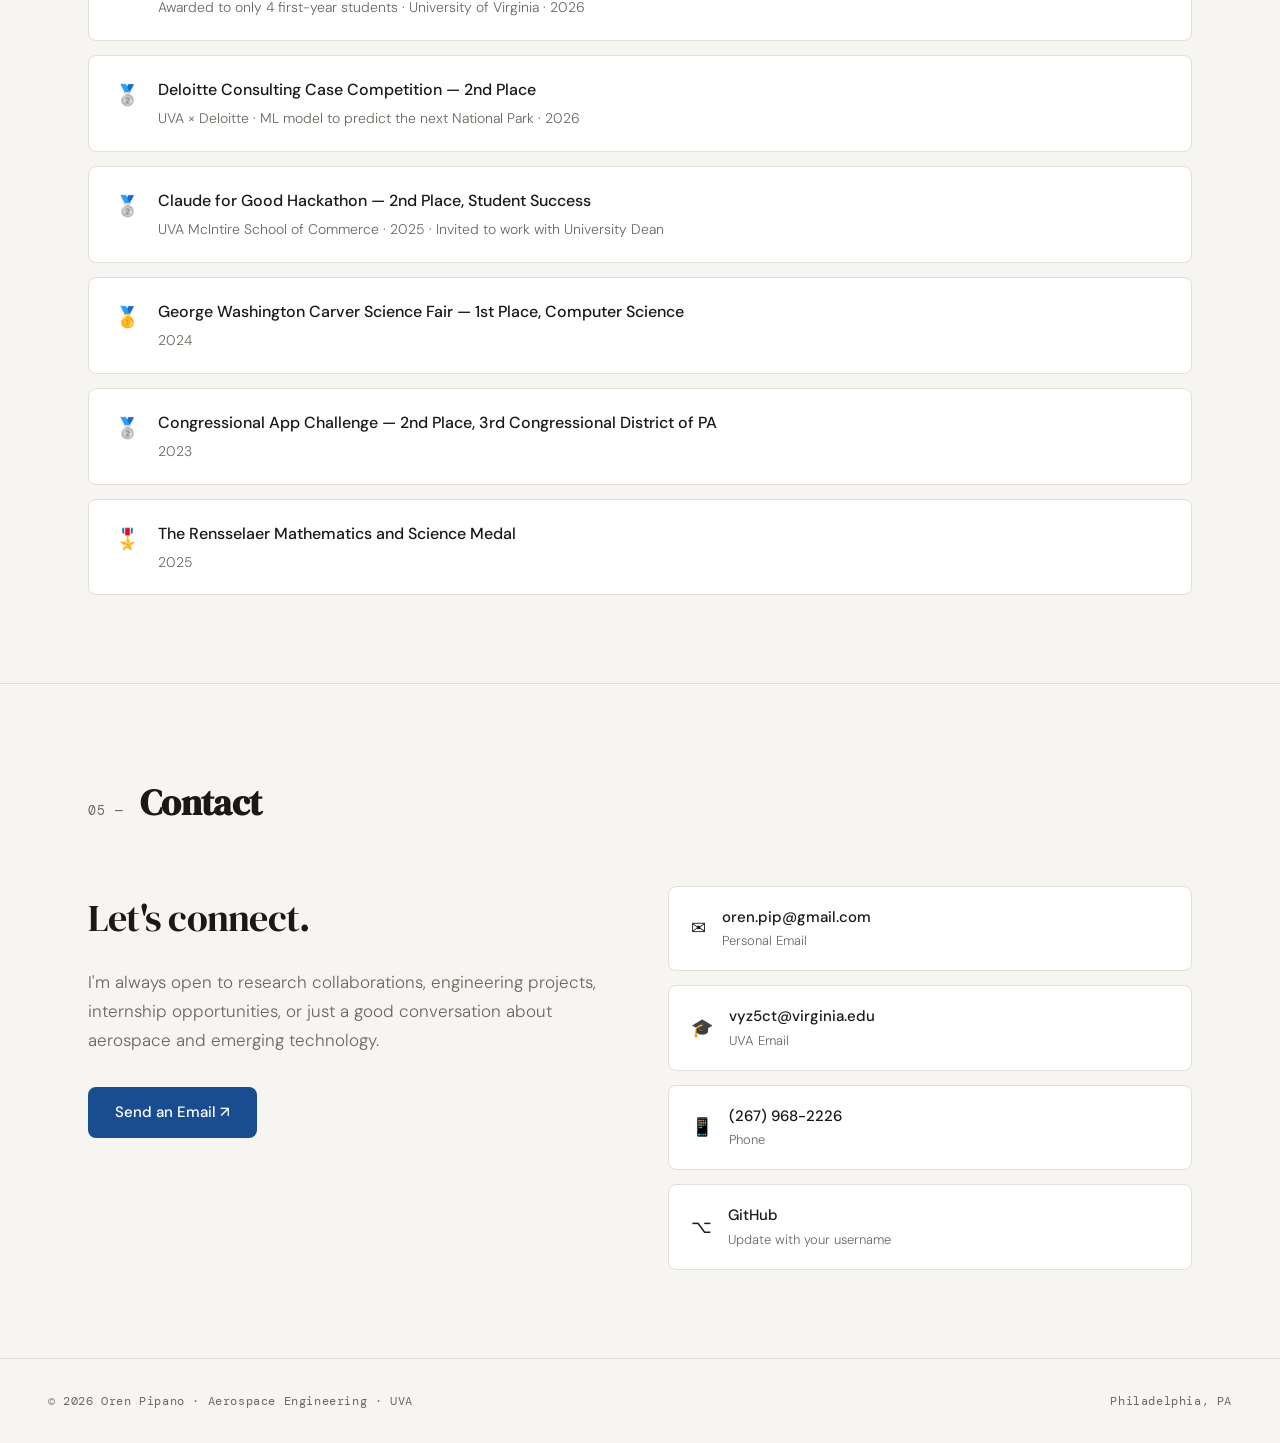
==== commit 68d532d3: "Rename index (2).html to index.html" ====
--- a/index.html
+++ b/index.html
@@ -293,6 +293,27 @@
           </div>
         </a>
 
+        <a href="project-space-game.html" class="project-card">
+          <div class="project-top">
+            <div>
+              <div class="project-title">3D Space Exploration Game</div>
+              <div class="project-year">2024–2025 · Unity / C#</div>
+            </div>
+            <span class="project-badge badge-design">Game Dev</span>
+          </div>
+          <p class="project-desc">A fully 3D space game — land on planets, fly through volumetric clouds rendered with custom ray-marching shaders, fight AI-powered enemy ships, and buy new vessels from an in-game economy.</p>
+          <div class="project-tags">
+            <span class="tag">Unity</span>
+            <span class="tag">C#</span>
+            <span class="tag">HLSL Shaders</span>
+            <span class="tag">AI / State Machine</span>
+          </div>
+          <div class="project-footer">
+            <span class="view-label">View Project →</span>
+            <span class="project-badge badge-design">Gameplay Video</span>
+          </div>
+        </a>
+
         <a href="project-drone.html" class="project-card">
           <div class="project-top">
             <div>
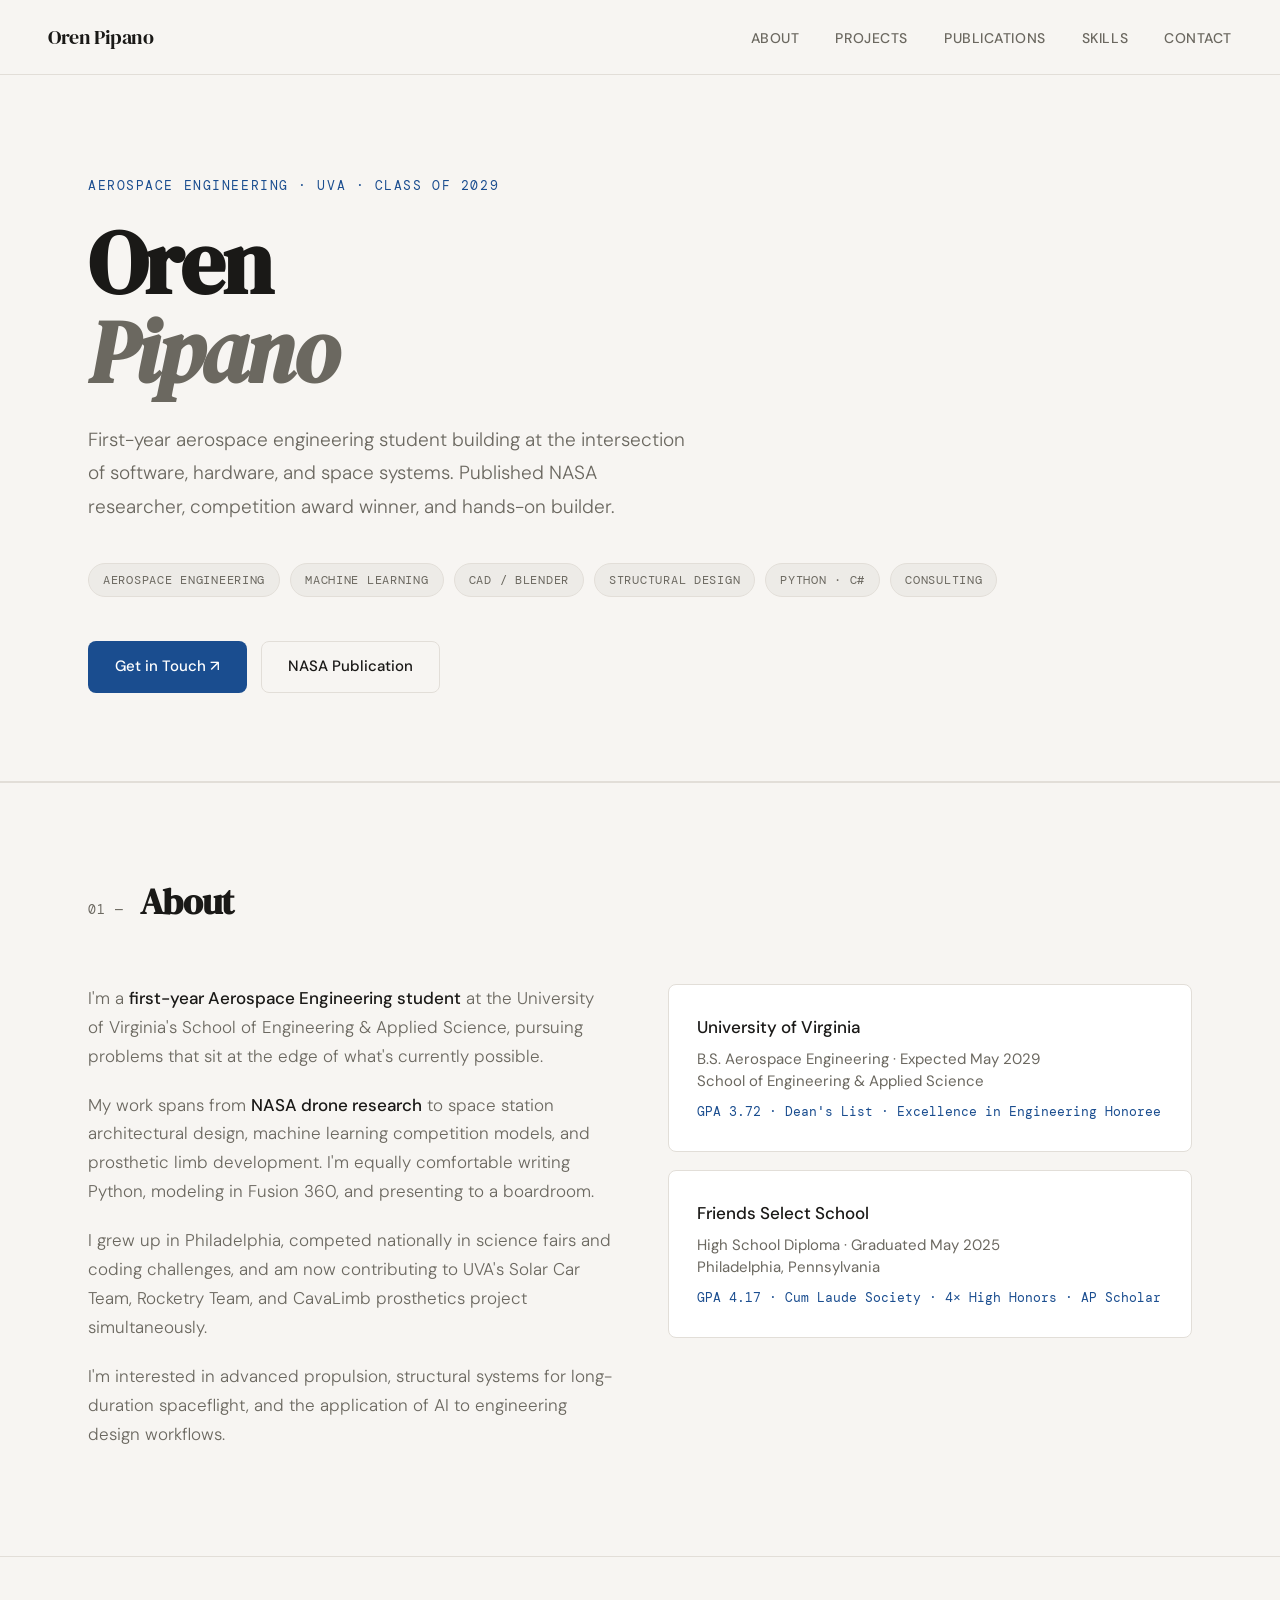
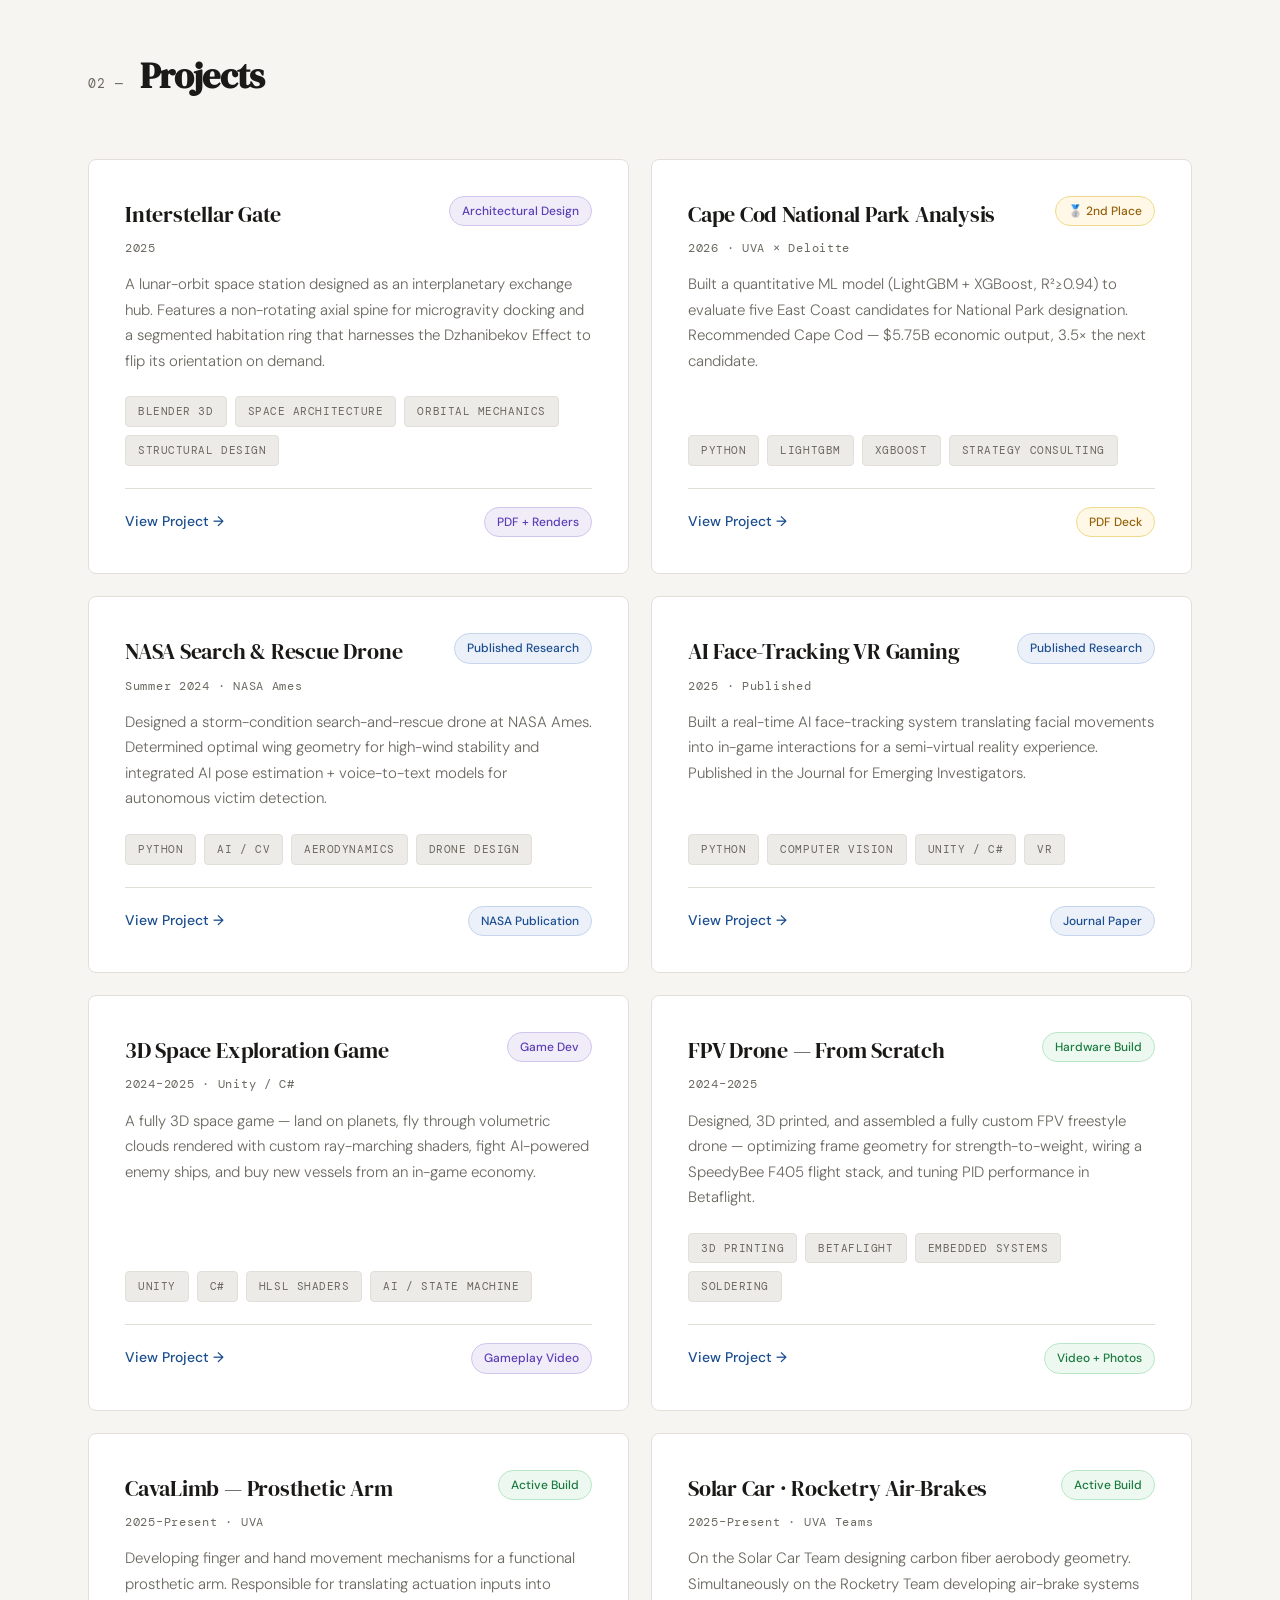
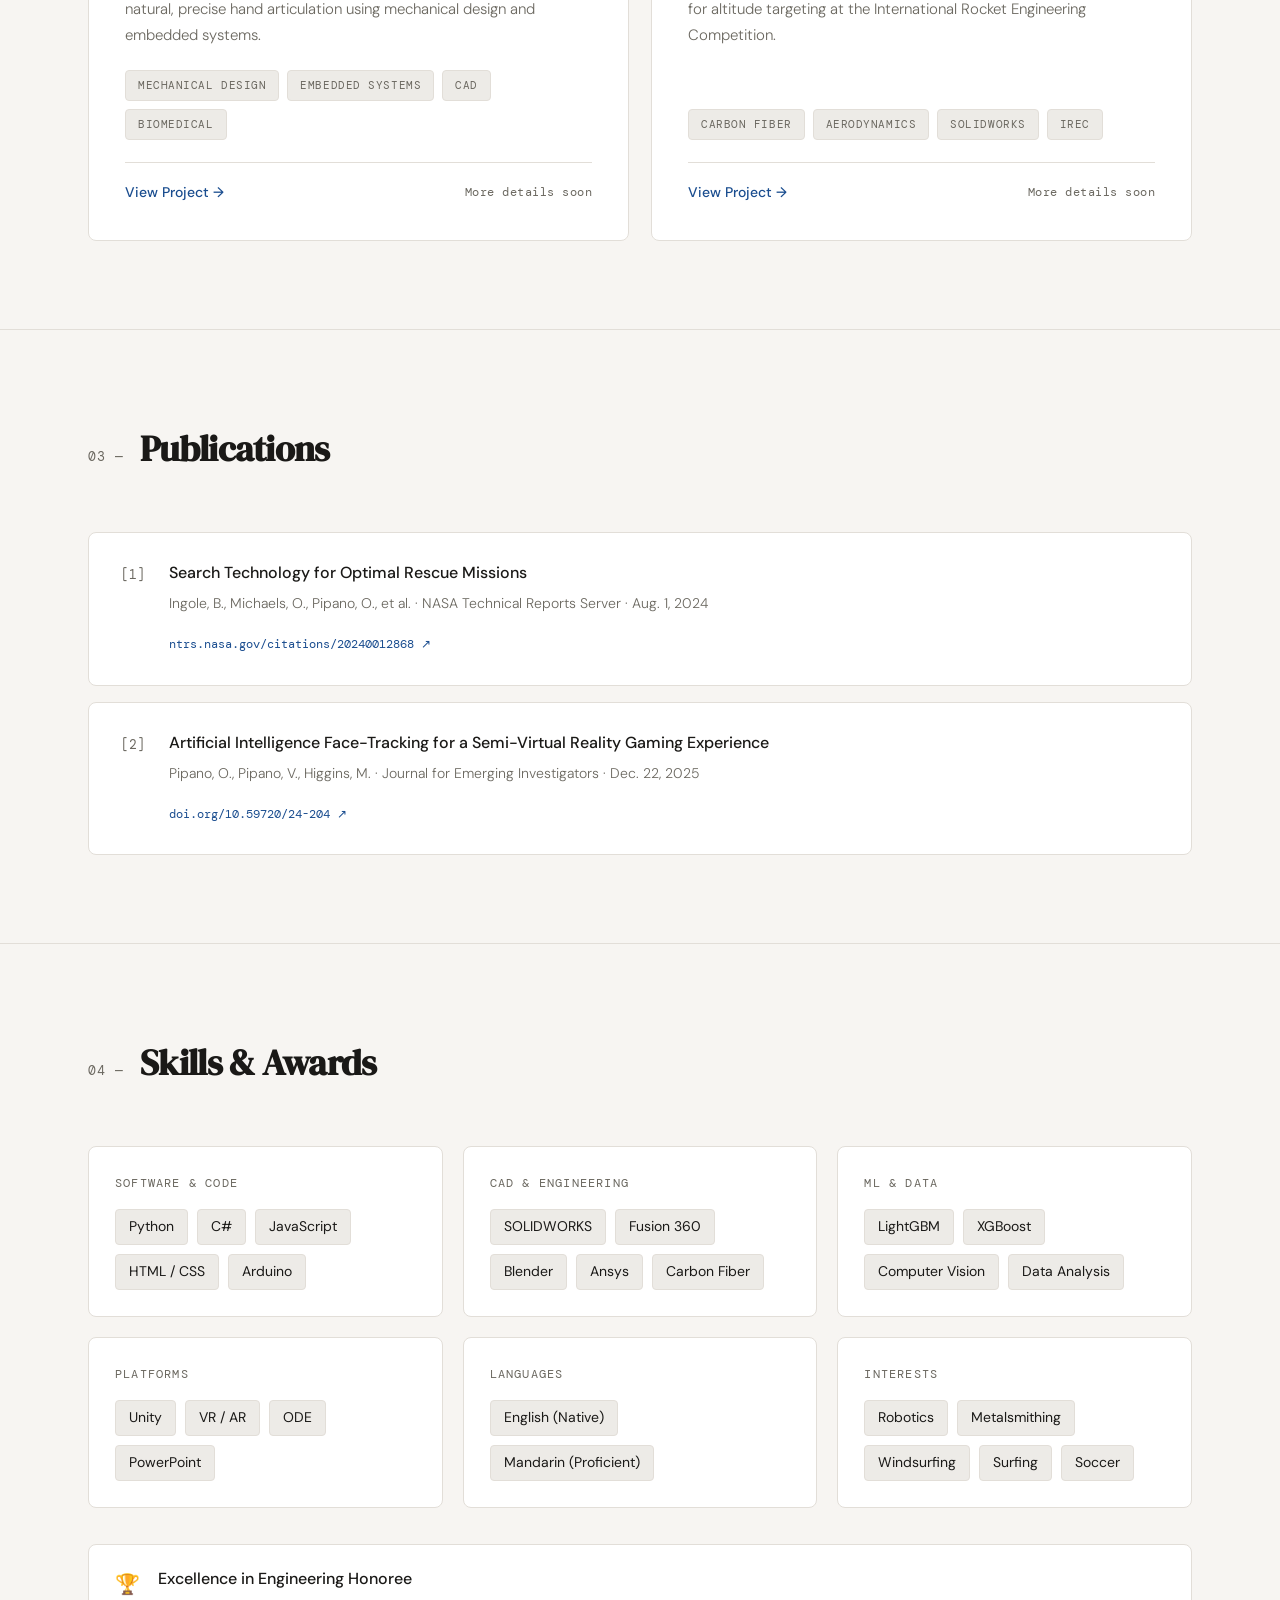
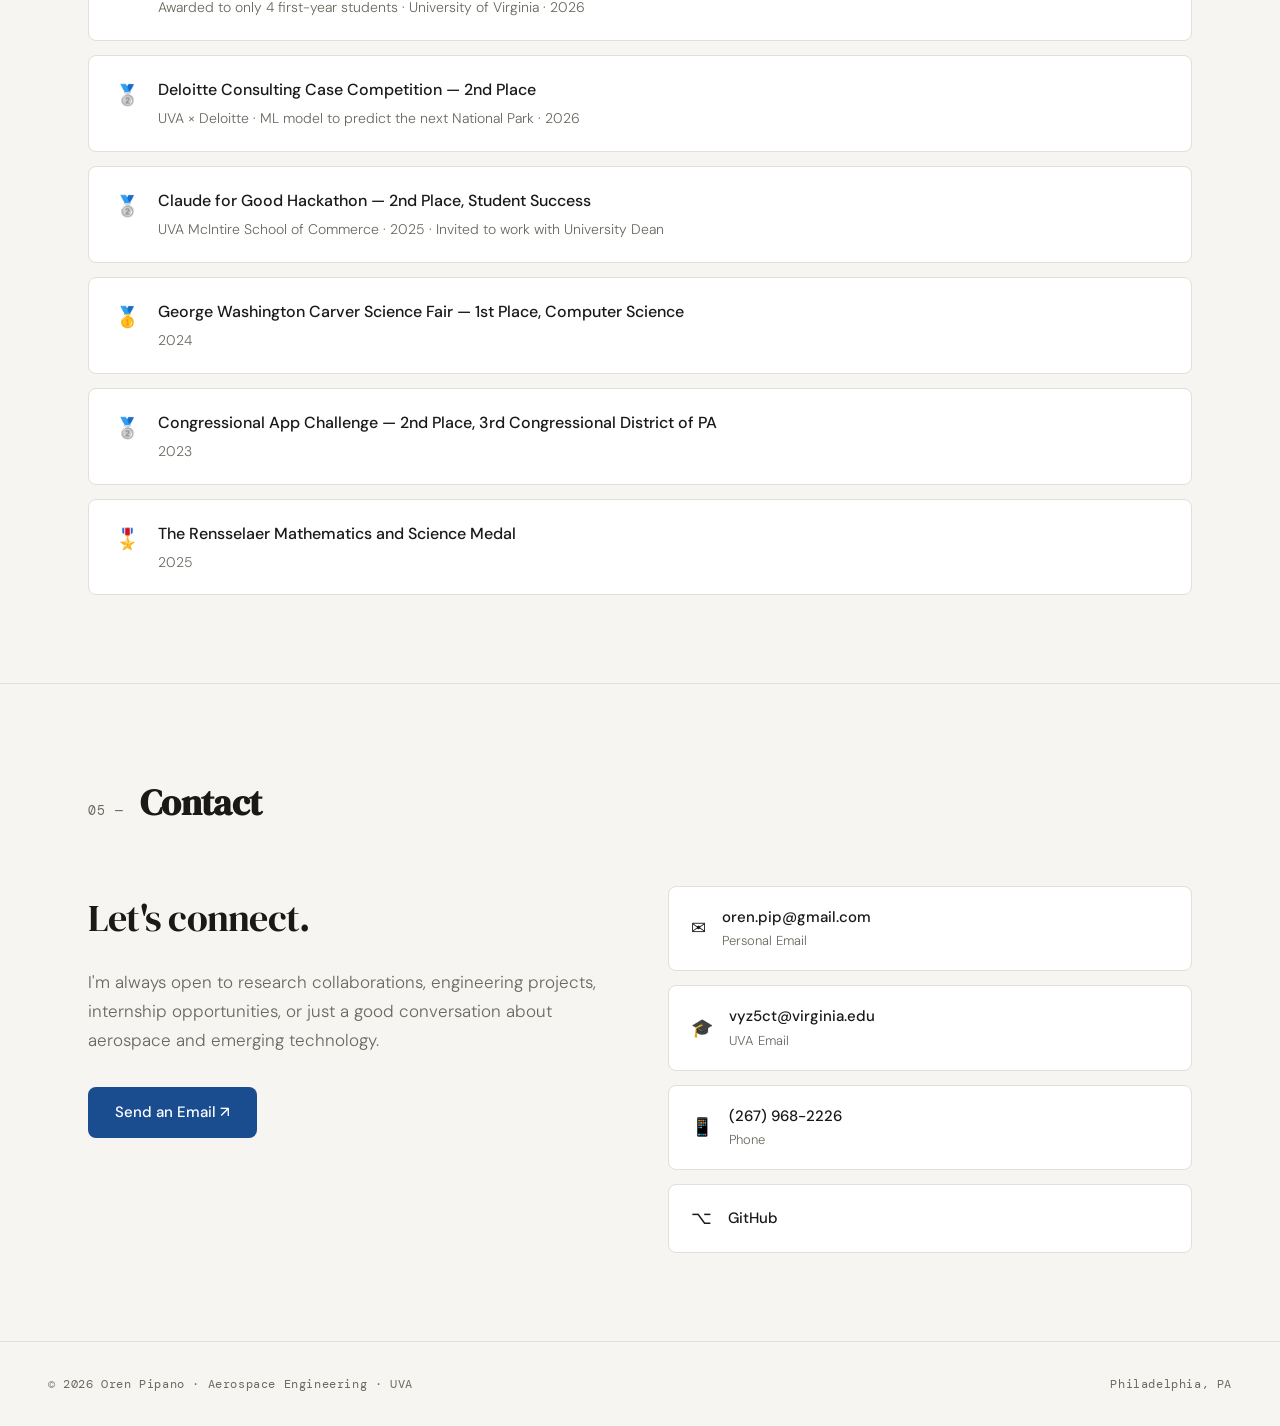
==== commit dc870cea: "Update project badge and GitHub link details" ====
--- a/index.html
+++ b/index.html
@@ -278,7 +278,7 @@
               <div class="project-title">AI Face-Tracking VR Gaming</div>
               <div class="project-year">2025 · Published</div>
             </div>
-            <span class="project-badge badge-research">Published</span>
+            <span class="project-badge badge-research">Published Research</span>
           </div>
           <p class="project-desc">Built a real-time AI face-tracking system translating facial movements into in-game interactions for a semi-virtual reality experience. Published in the Journal for Emerging Investigators.</p>
           <div class="project-tags">
@@ -488,7 +488,7 @@
           <a href="mailto:oren.pip@gmail.com" class="contact-link-item"><span class="contact-icon">✉</span><div><div>oren.pip@gmail.com</div><div class="contact-detail">Personal Email</div></div></a>
           <a href="mailto:vyz5ct@virginia.edu" class="contact-link-item"><span class="contact-icon">🎓</span><div><div>vyz5ct@virginia.edu</div><div class="contact-detail">UVA Email</div></div></a>
           <a href="tel:+12679682226" class="contact-link-item"><span class="contact-icon">📱</span><div><div>(267) 968-2226</div><div class="contact-detail">Phone</div></div></a>
-          <a href="https://github.com/" target="_blank" class="contact-link-item"><span class="contact-icon">⌥</span><div><div>GitHub</div><div class="contact-detail">Update with your username</div></div></a>
+          <a href="https://github.com/" target="_blank" class="contact-link-item"><span class="contact-icon">⌥</span><div><div>GitHub</div><div class="contact-detail"></div></div></a>
         </div>
       </div>
     </div>
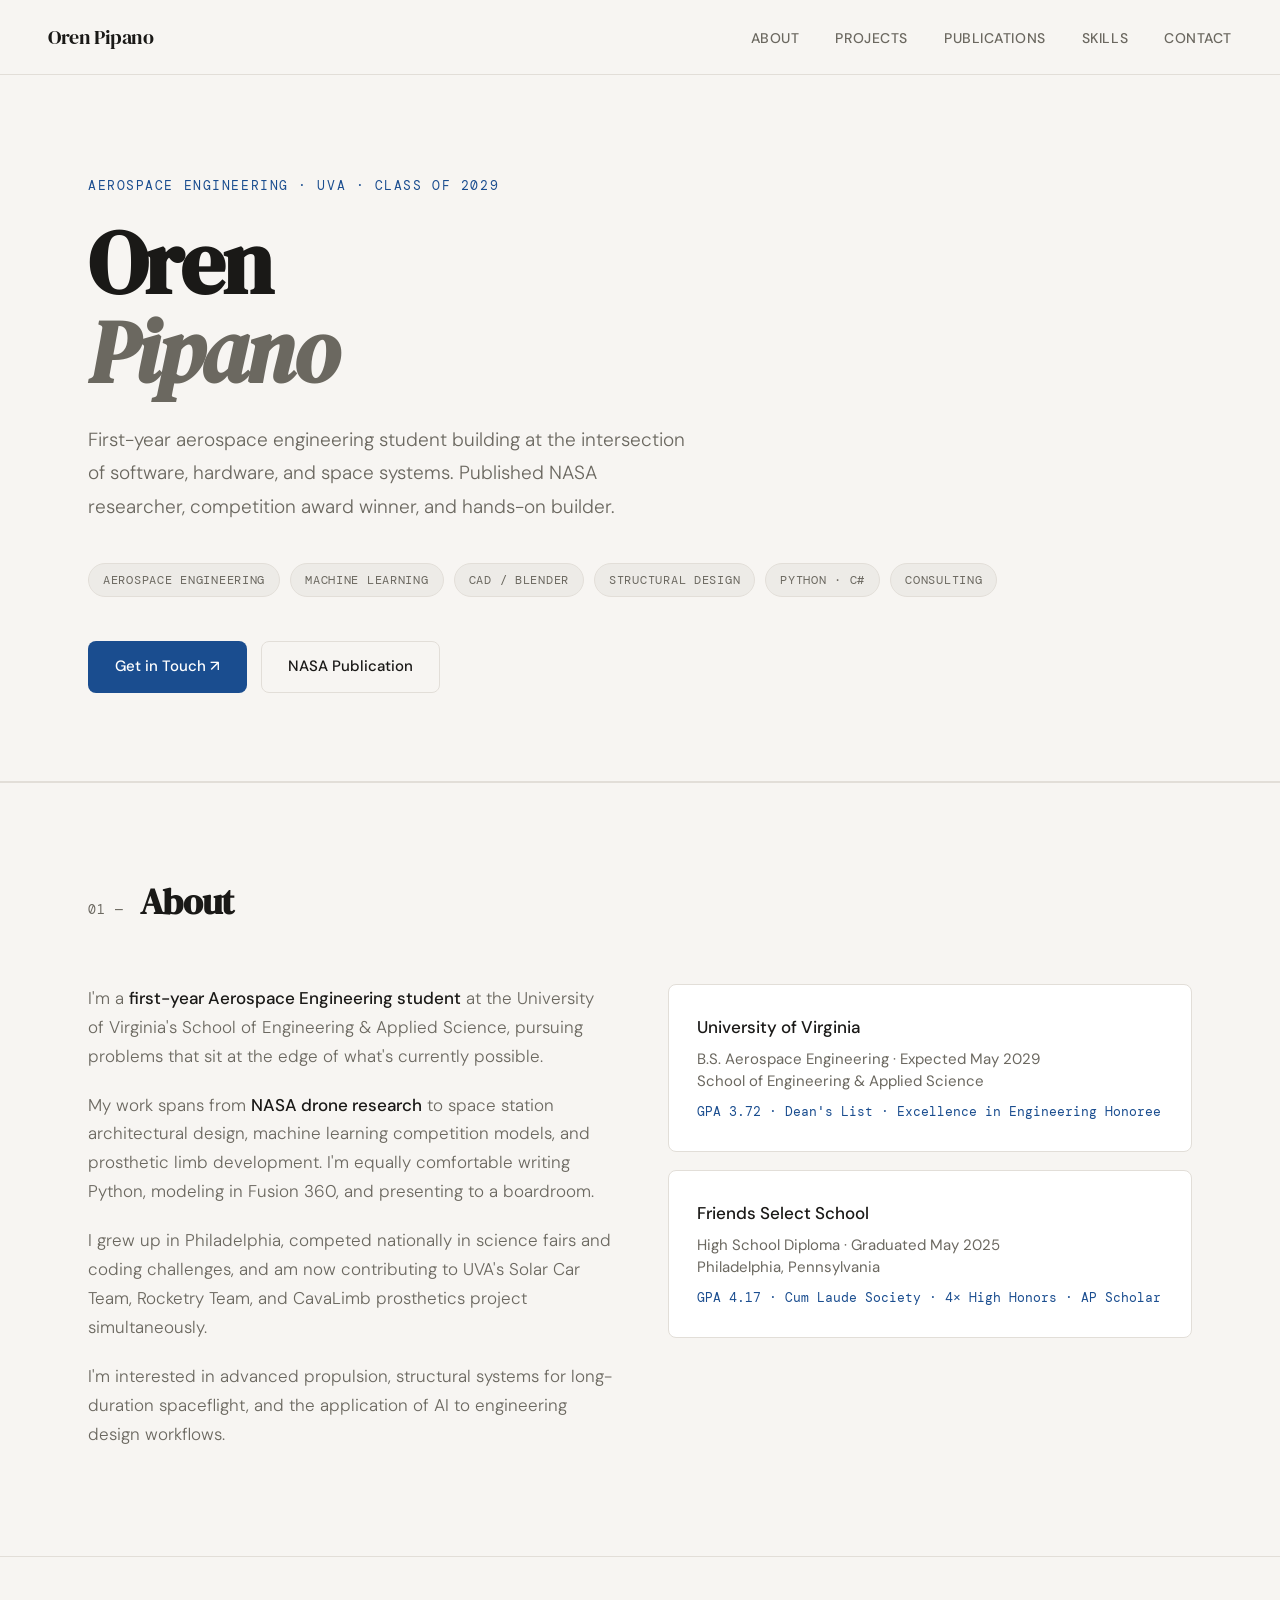
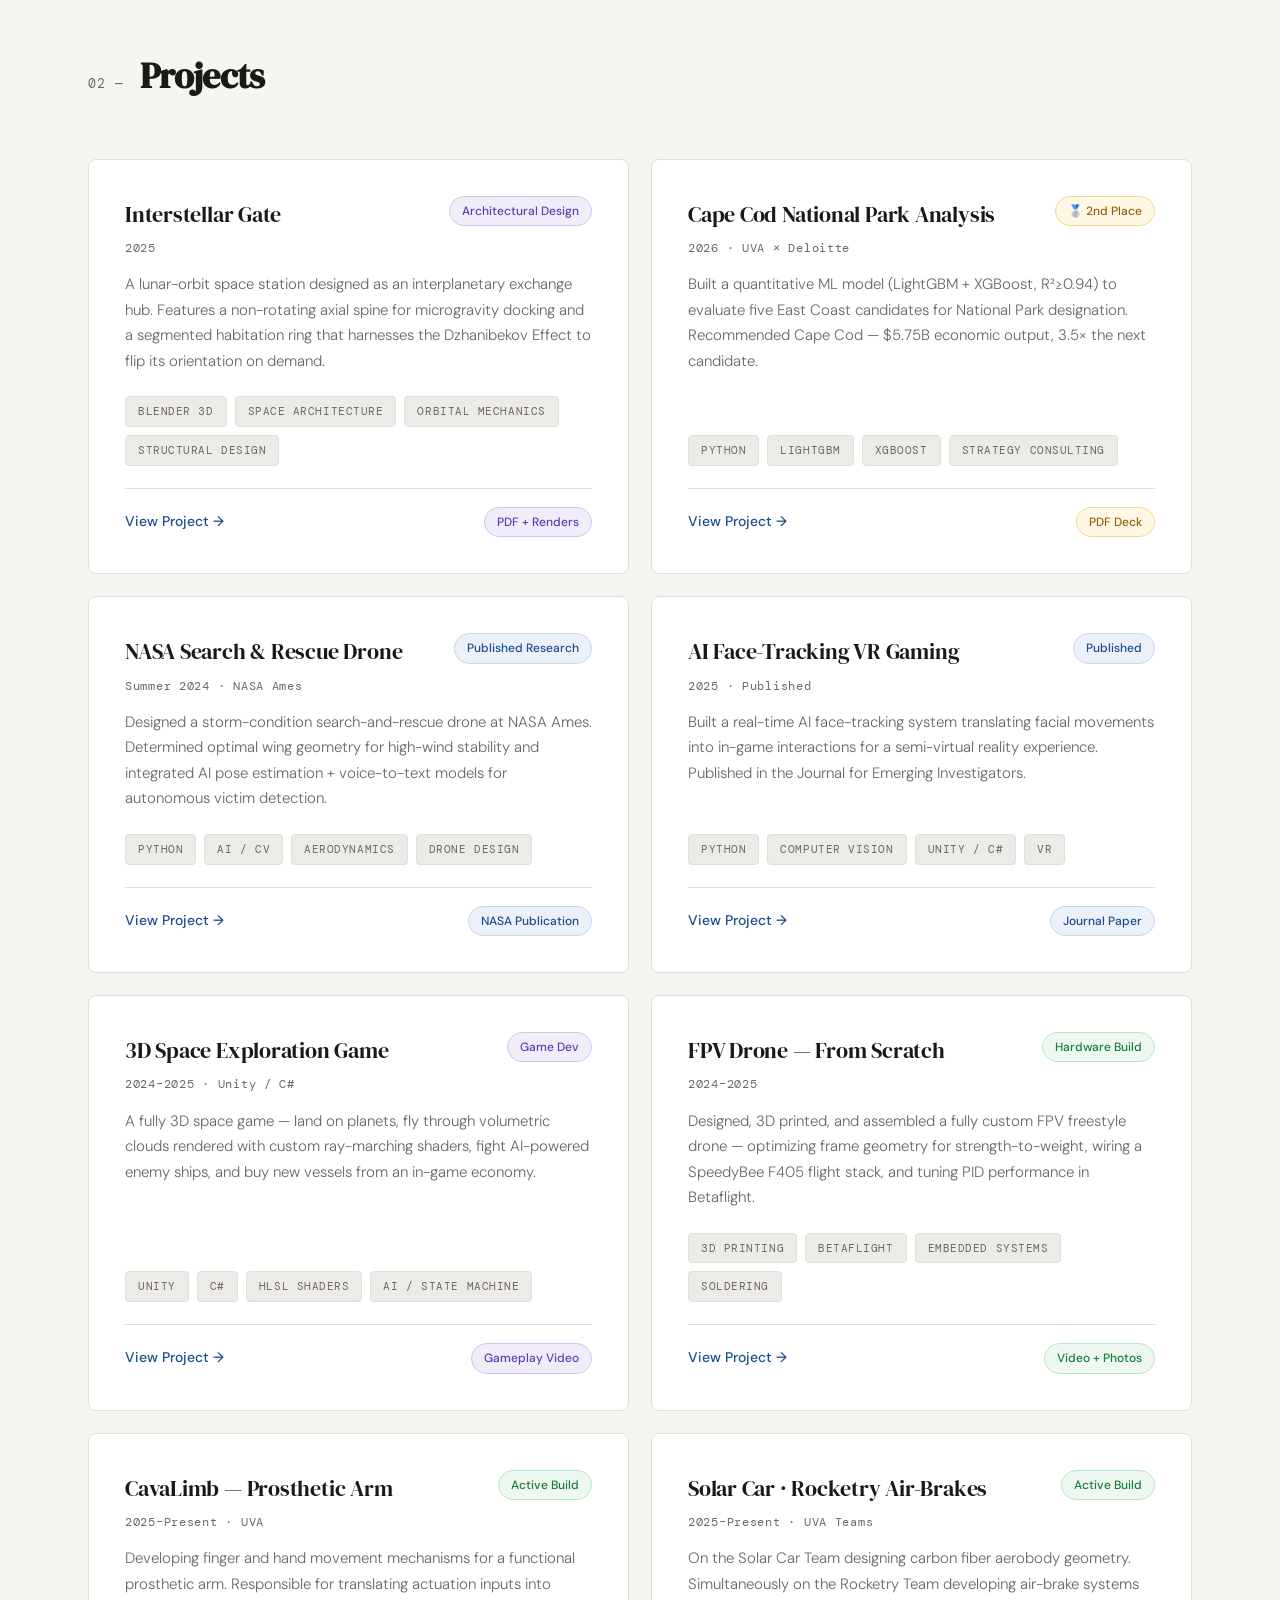
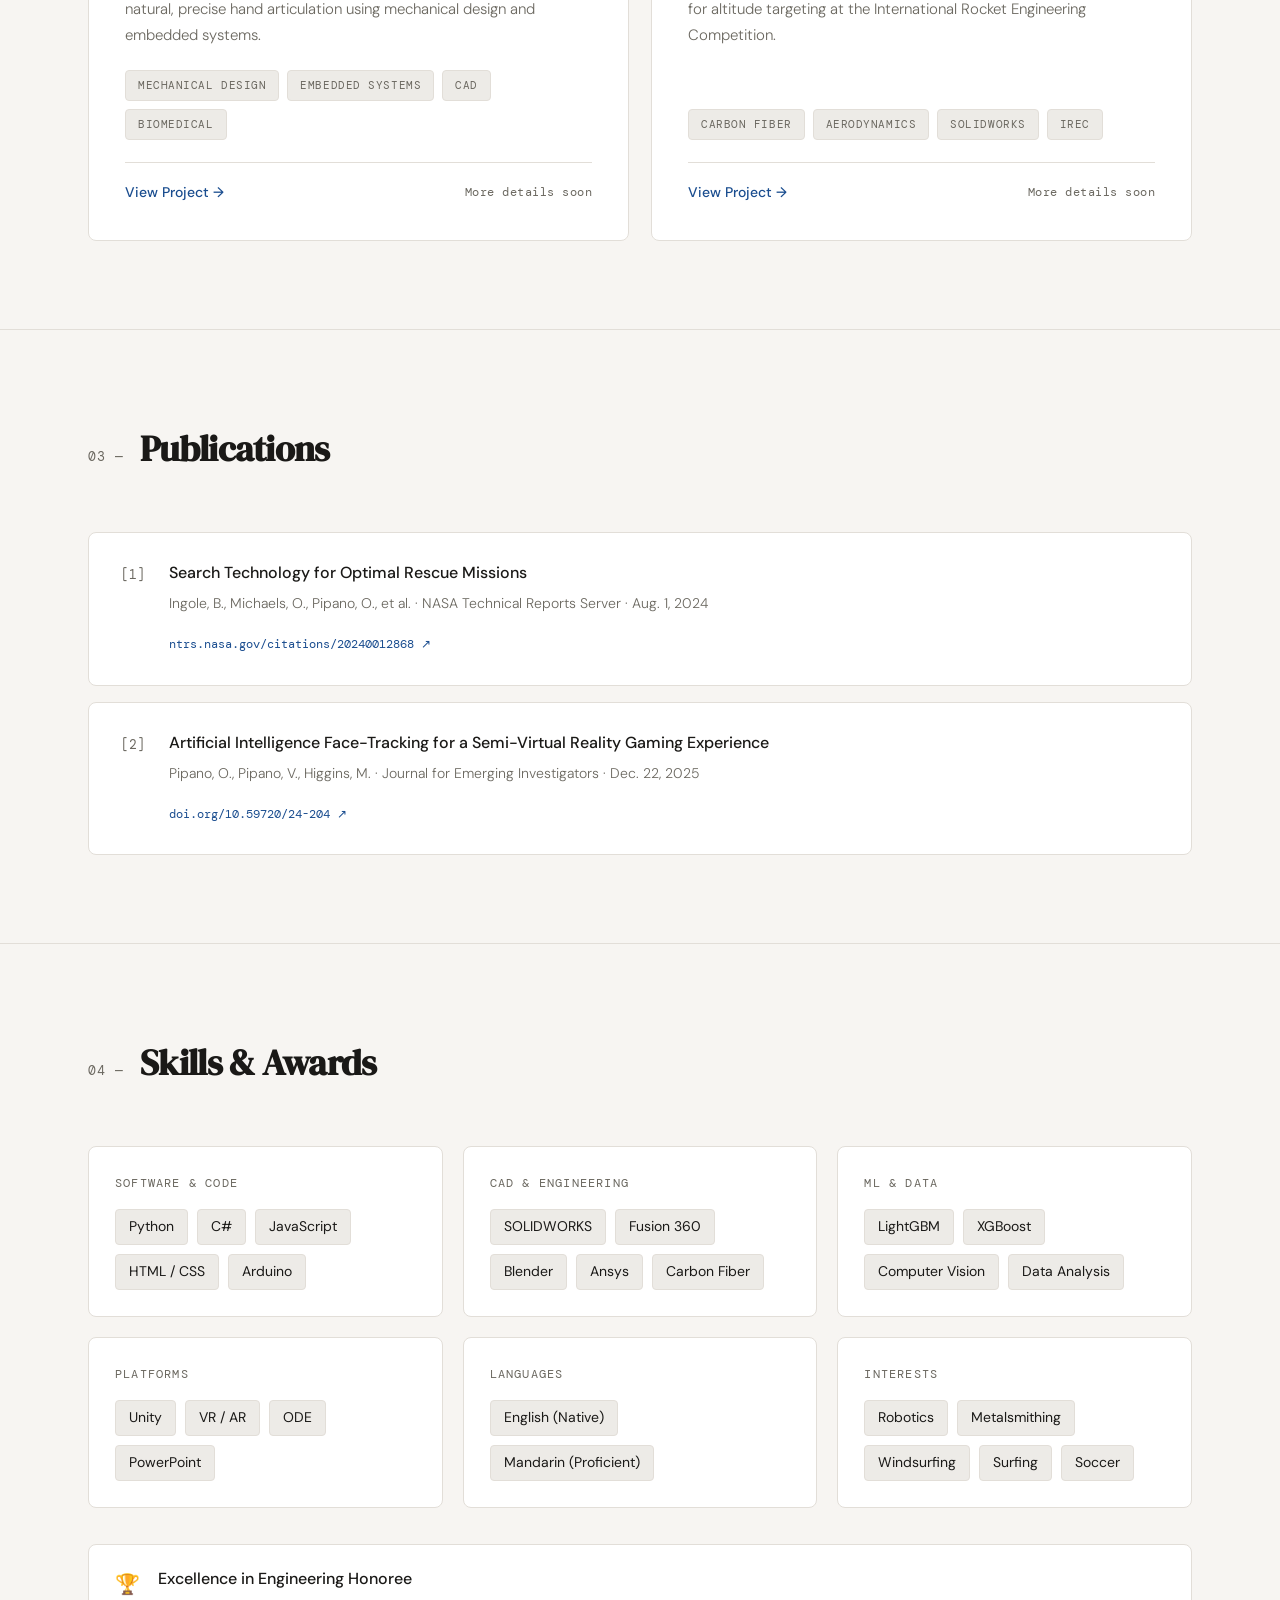
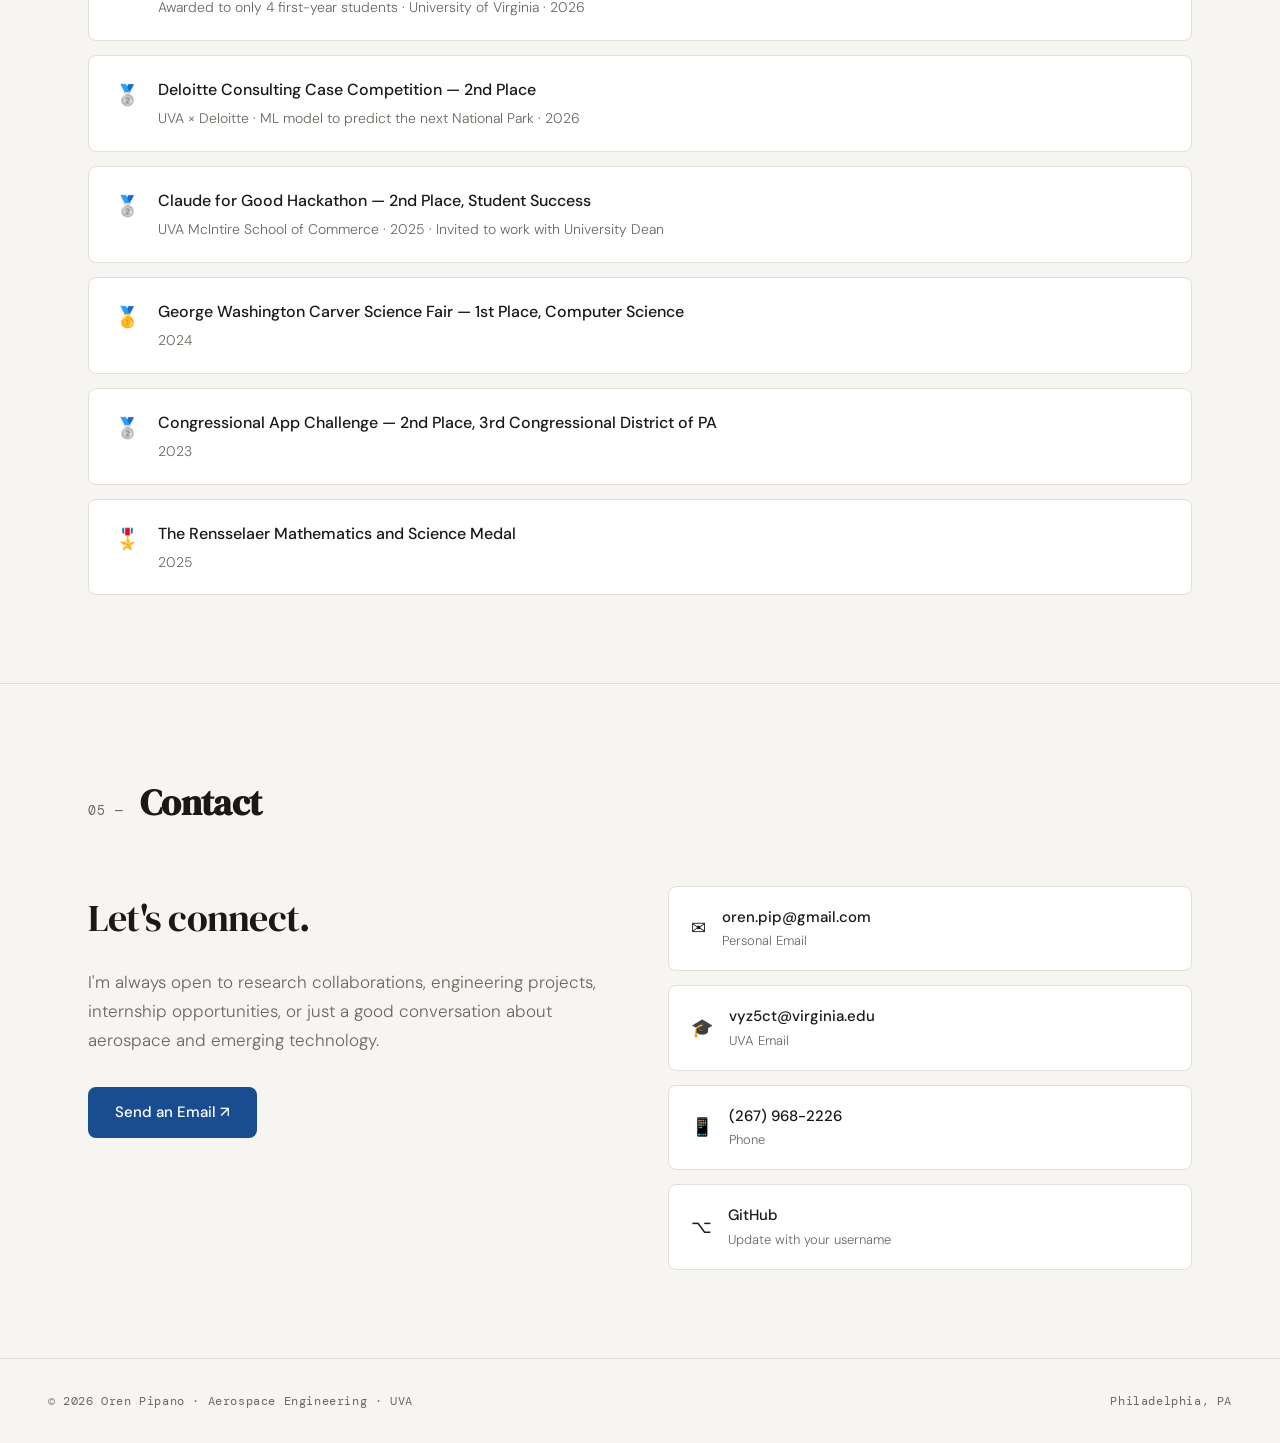
==== commit 4dbf13e2: "Rename index (3).html to index.html" ====
--- a/index.html
+++ b/index.html
@@ -4,6 +4,10 @@
   <meta charset="UTF-8" />
   <meta name="viewport" content="width=device-width, initial-scale=1.0" />
   <title>Oren Pipano — Aerospace Engineering</title>
+  <link rel="icon" type="image/x-icon" href="favicon.ico">
+  <link rel="icon" type="image/png" sizes="32x32" href="favicon-32.png">
+  <link rel="icon" type="image/png" sizes="16x16" href="favicon-16.png">
+  <link rel="apple-touch-icon" sizes="180x180" href="favicon-180.png">
   <link rel="preconnect" href="https://fonts.googleapis.com">
   <link rel="preconnect" href="https://fonts.gstatic.com" crossorigin>
   <link href="https://fonts.googleapis.com/css2?family=DM+Serif+Display:ital@0;1&family=DM+Mono:wght@300;400;500&family=DM+Sans:ital,opsz,wght@0,9..40,300;0,9..40,400;0,9..40,500;1,9..40,300&display=swap" rel="stylesheet">
@@ -278,7 +282,7 @@
               <div class="project-title">AI Face-Tracking VR Gaming</div>
               <div class="project-year">2025 · Published</div>
             </div>
-            <span class="project-badge badge-research">Published Research</span>
+            <span class="project-badge badge-research">Published</span>
           </div>
           <p class="project-desc">Built a real-time AI face-tracking system translating facial movements into in-game interactions for a semi-virtual reality experience. Published in the Journal for Emerging Investigators.</p>
           <div class="project-tags">
@@ -488,7 +492,7 @@
           <a href="mailto:oren.pip@gmail.com" class="contact-link-item"><span class="contact-icon">✉</span><div><div>oren.pip@gmail.com</div><div class="contact-detail">Personal Email</div></div></a>
           <a href="mailto:vyz5ct@virginia.edu" class="contact-link-item"><span class="contact-icon">🎓</span><div><div>vyz5ct@virginia.edu</div><div class="contact-detail">UVA Email</div></div></a>
           <a href="tel:+12679682226" class="contact-link-item"><span class="contact-icon">📱</span><div><div>(267) 968-2226</div><div class="contact-detail">Phone</div></div></a>
-          <a href="https://github.com/" target="_blank" class="contact-link-item"><span class="contact-icon">⌥</span><div><div>GitHub</div><div class="contact-detail"></div></div></a>
+          <a href="https://github.com/" target="_blank" class="contact-link-item"><span class="contact-icon">⌥</span><div><div>GitHub</div><div class="contact-detail">Update with your username</div></div></a>
         </div>
       </div>
     </div>
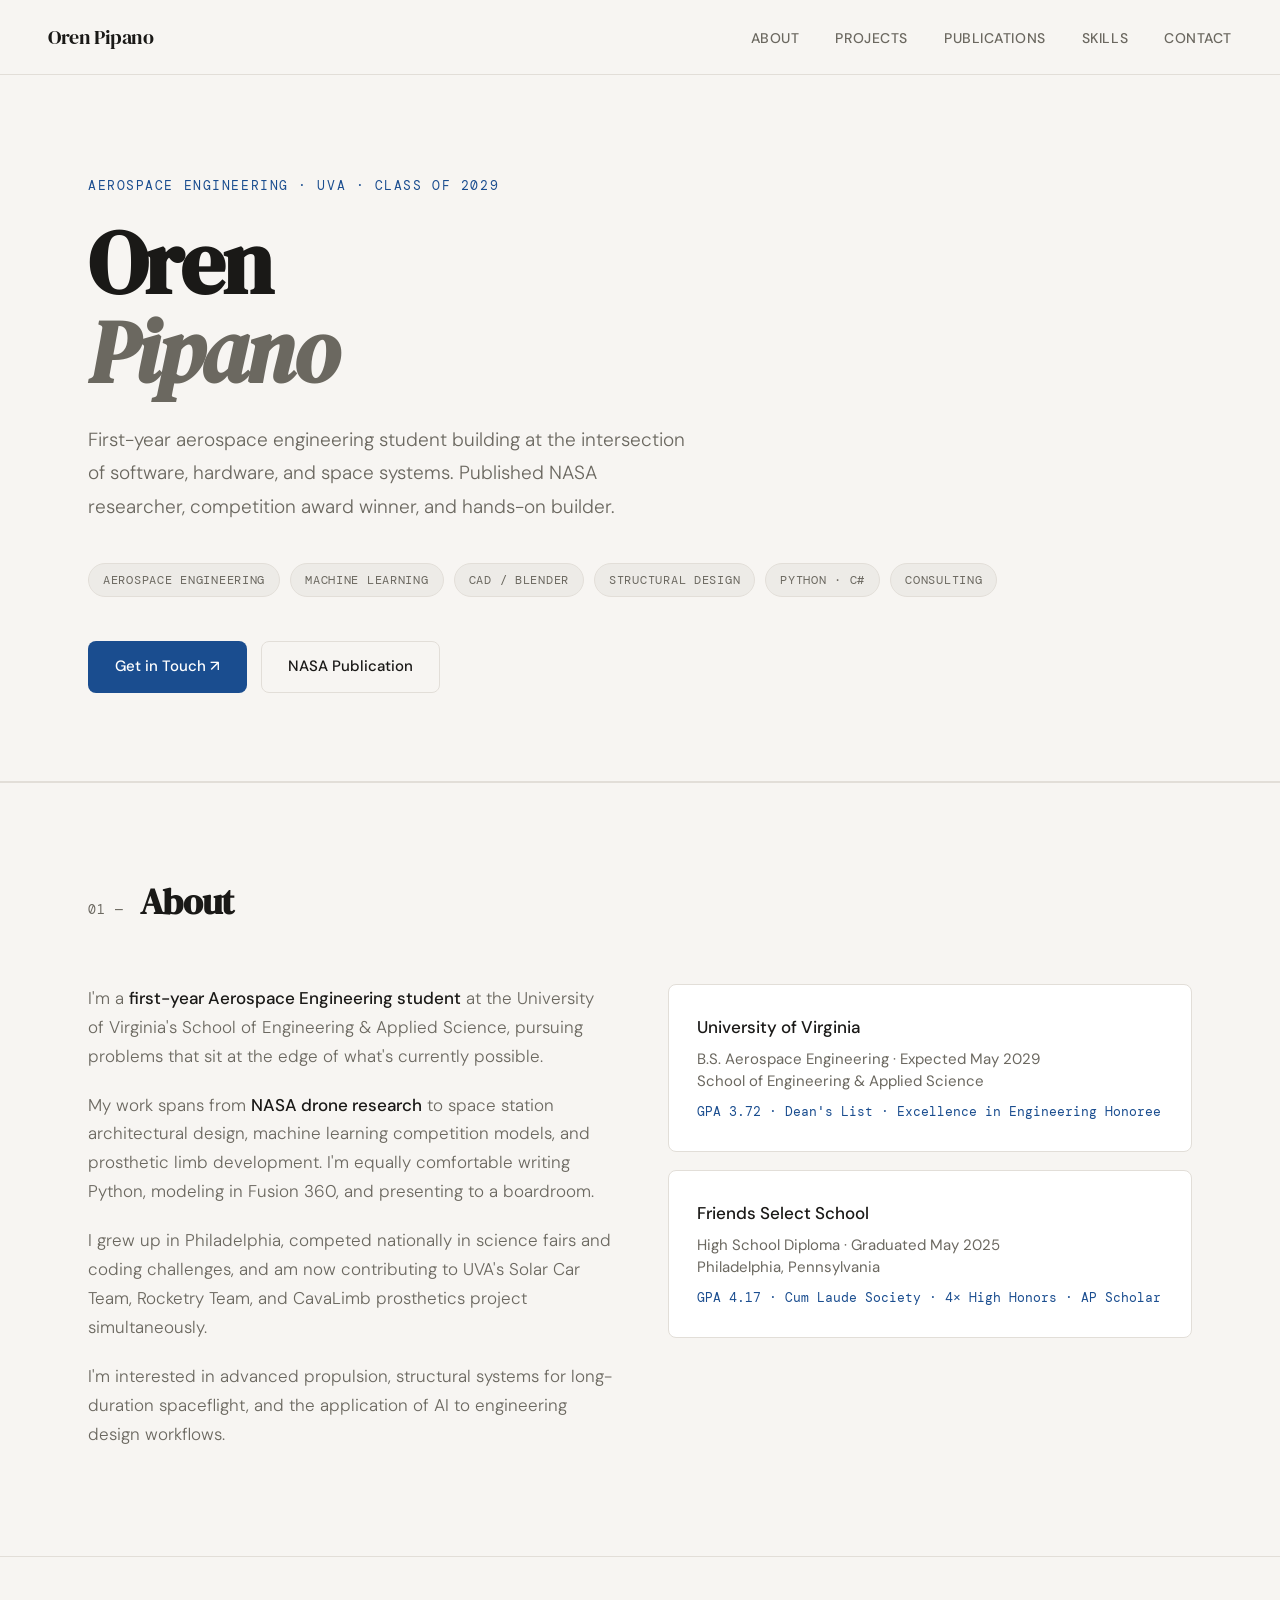
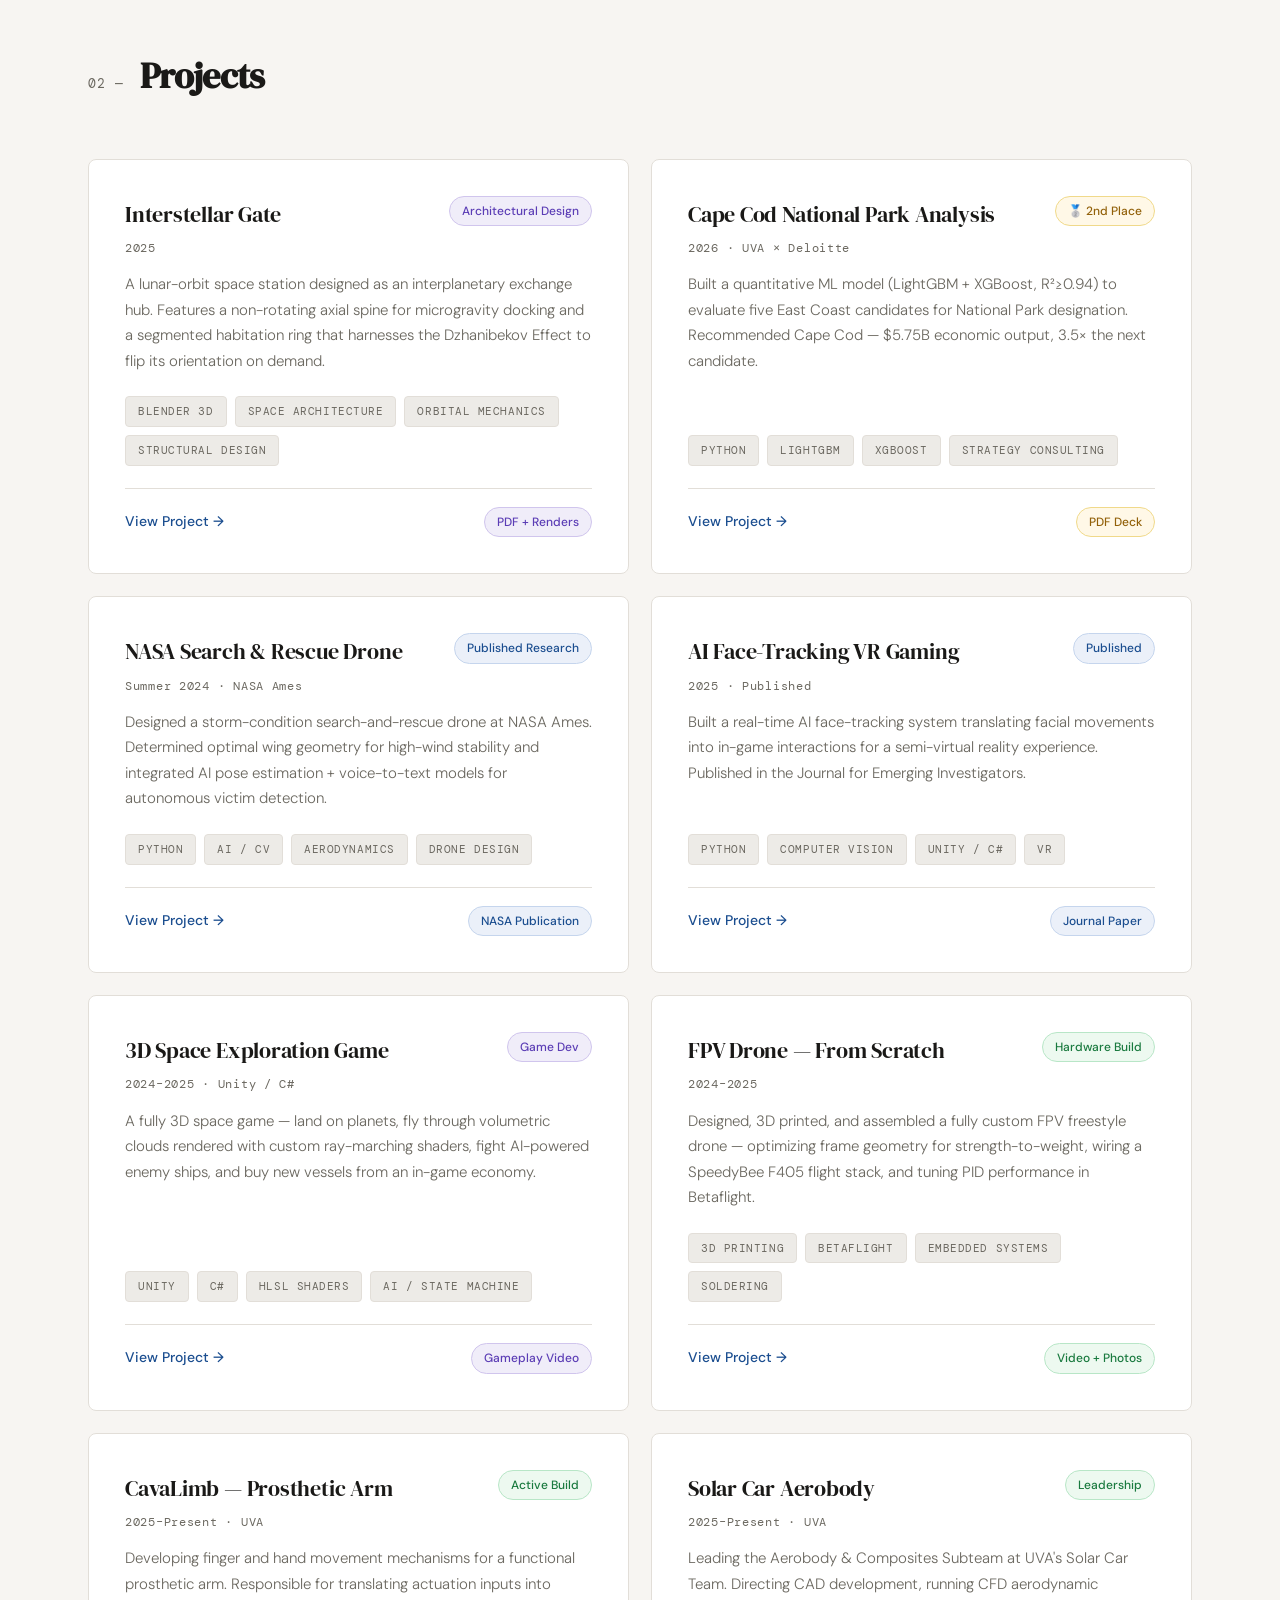
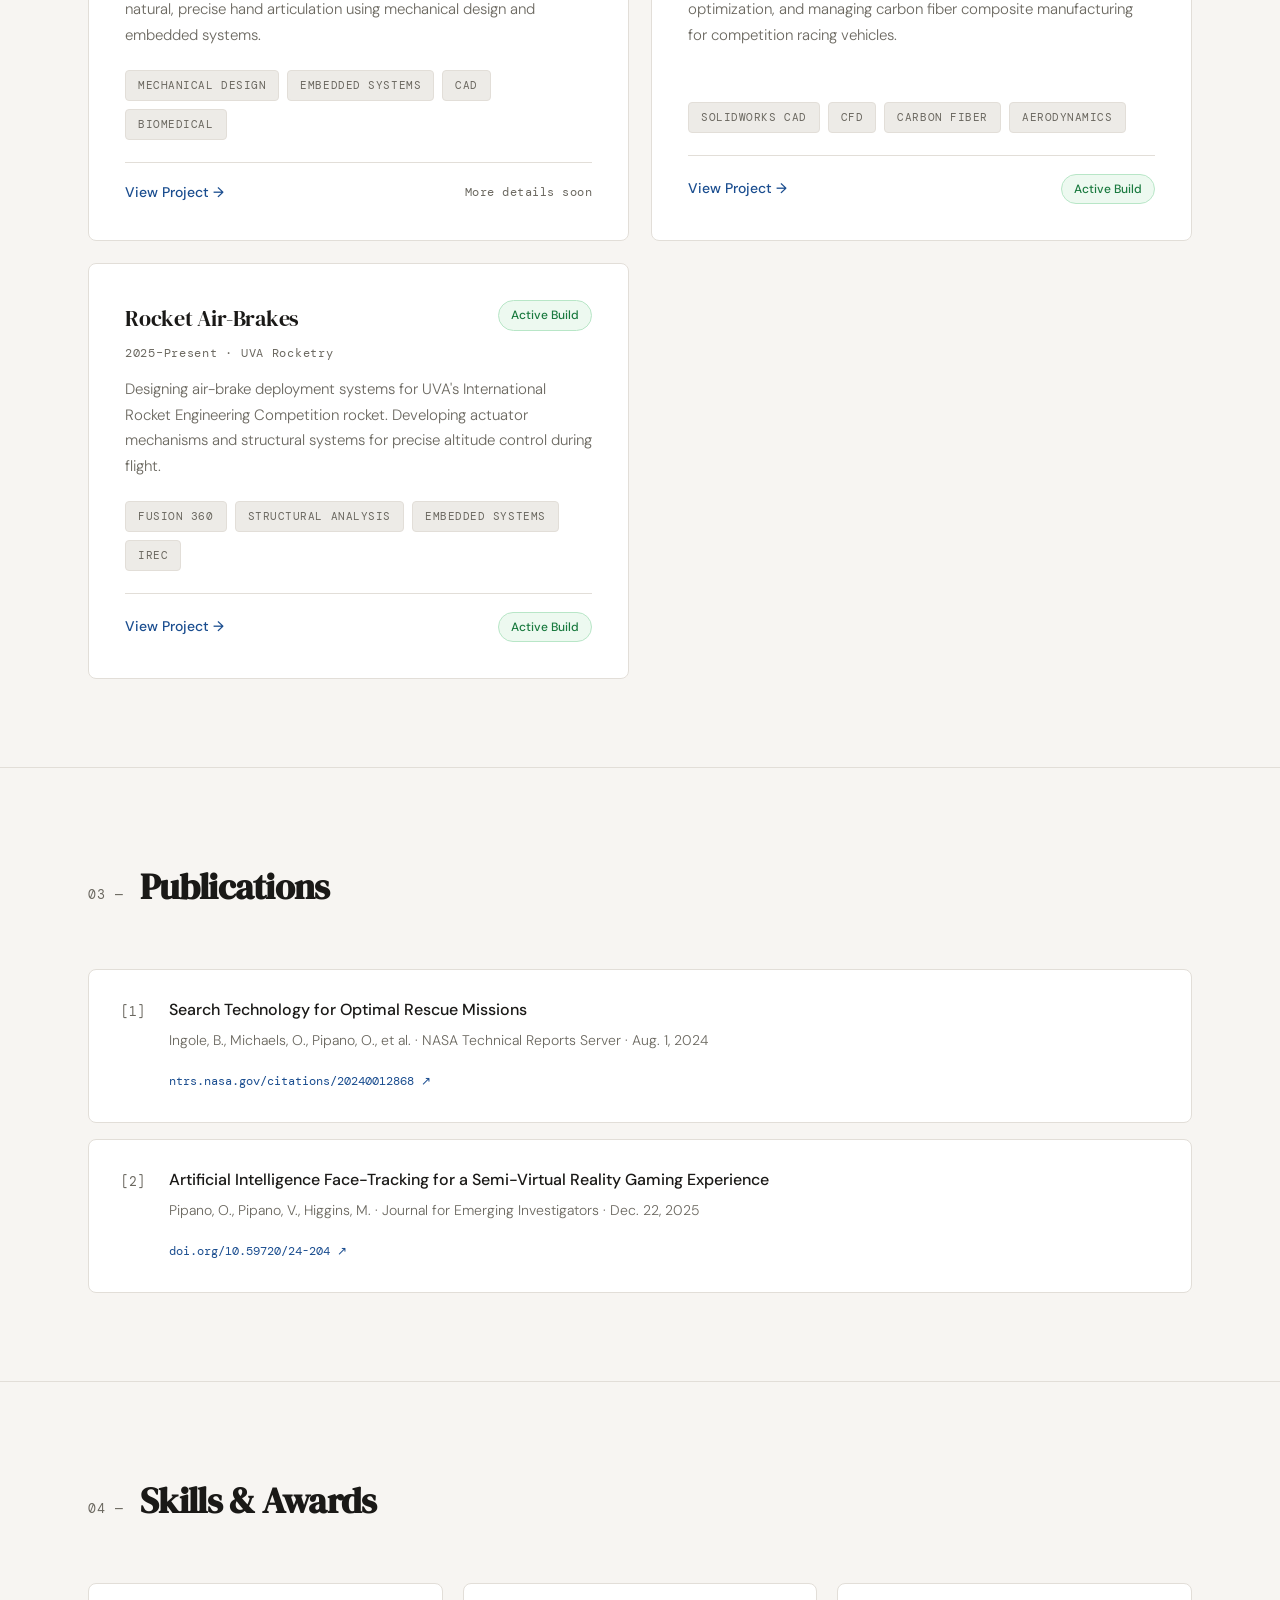
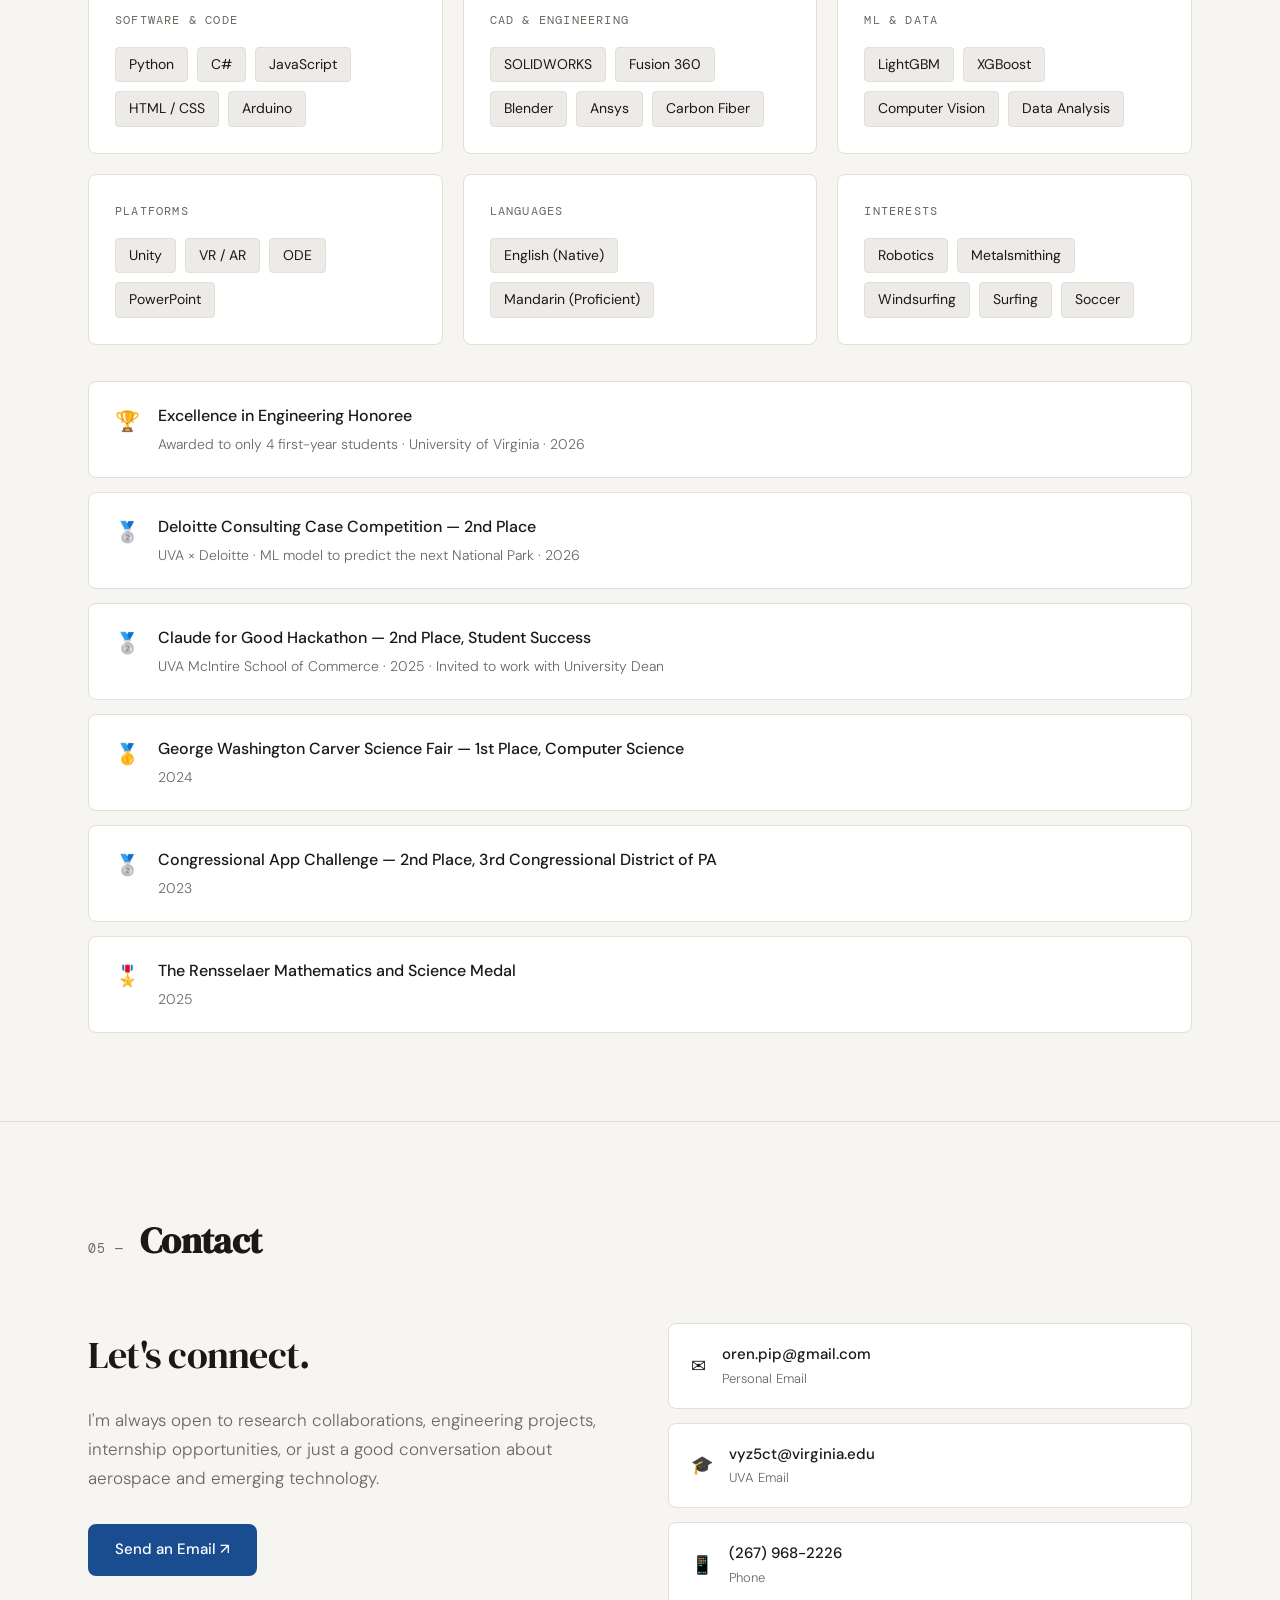
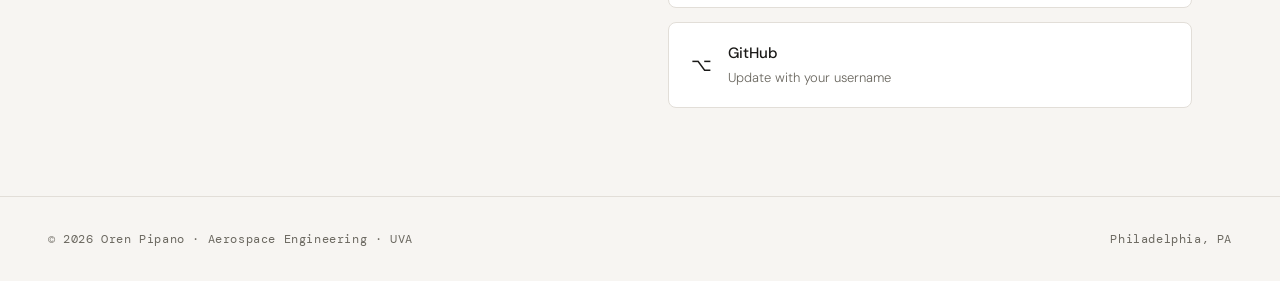
==== commit 384e7bb9: "upadte for soalr car" ====
--- a/index.html
+++ b/index.html
@@ -360,24 +360,45 @@
           </div>
         </a>
 
-        <a href="project-solar-rocketry.html" class="project-card">
-          <div class="project-top">
-            <div>
-              <div class="project-title">Solar Car · Rocketry Air-Brakes</div>
-              <div class="project-year">2025–Present · UVA Teams</div>
-            </div>
-            <span class="project-badge badge-engineering">Active Build</span>
-          </div>
-          <p class="project-desc">On the Solar Car Team designing carbon fiber aerobody geometry. Simultaneously on the Rocketry Team developing air-brake systems for altitude targeting at the International Rocket Engineering Competition.</p>
-          <div class="project-tags">
+        <a href="project-solar-car.html" class="project-card">
+          <div class="project-top">
+            <div>
+              <div class="project-title">Solar Car Aerobody</div>
+              <div class="project-year">2025–Present · UVA</div>
+            </div>
+            <span class="project-badge badge-engineering">Leadership</span>
+          </div>
+          <p class="project-desc">Leading the Aerobody & Composites Subteam at UVA's Solar Car Team. Directing CAD development, running CFD aerodynamic optimization, and managing carbon fiber composite manufacturing for competition racing vehicles.</p>
+          <div class="project-tags">
+            <span class="tag">SOLIDWORKS CAD</span>
+            <span class="tag">CFD</span>
             <span class="tag">Carbon Fiber</span>
             <span class="tag">Aerodynamics</span>
-            <span class="tag">SOLIDWORKS</span>
+          </div>
+          <div class="project-footer">
+            <span class="view-label">View Project →</span>
+            <span class="project-badge badge-engineering">Active Build</span>
+          </div>
+        </a>
+
+        <a href="project-solar-rocketry.html" class="project-card">
+          <div class="project-top">
+            <div>
+              <div class="project-title">Rocket Air-Brakes</div>
+              <div class="project-year">2025–Present · UVA Rocketry</div>
+            </div>
+            <span class="project-badge badge-engineering">Active Build</span>
+          </div>
+          <p class="project-desc">Designing air-brake deployment systems for UVA's International Rocket Engineering Competition rocket. Developing actuator mechanisms and structural systems for precise altitude control during flight.</p>
+          <div class="project-tags">
+            <span class="tag">Fusion 360</span>
+            <span class="tag">Structural Analysis</span>
+            <span class="tag">Embedded Systems</span>
             <span class="tag">IREC</span>
           </div>
           <div class="project-footer">
             <span class="view-label">View Project →</span>
-            <span class="coming-soon">More details soon</span>
+            <span class="project-badge badge-engineering">Active Build</span>
           </div>
         </a>
 
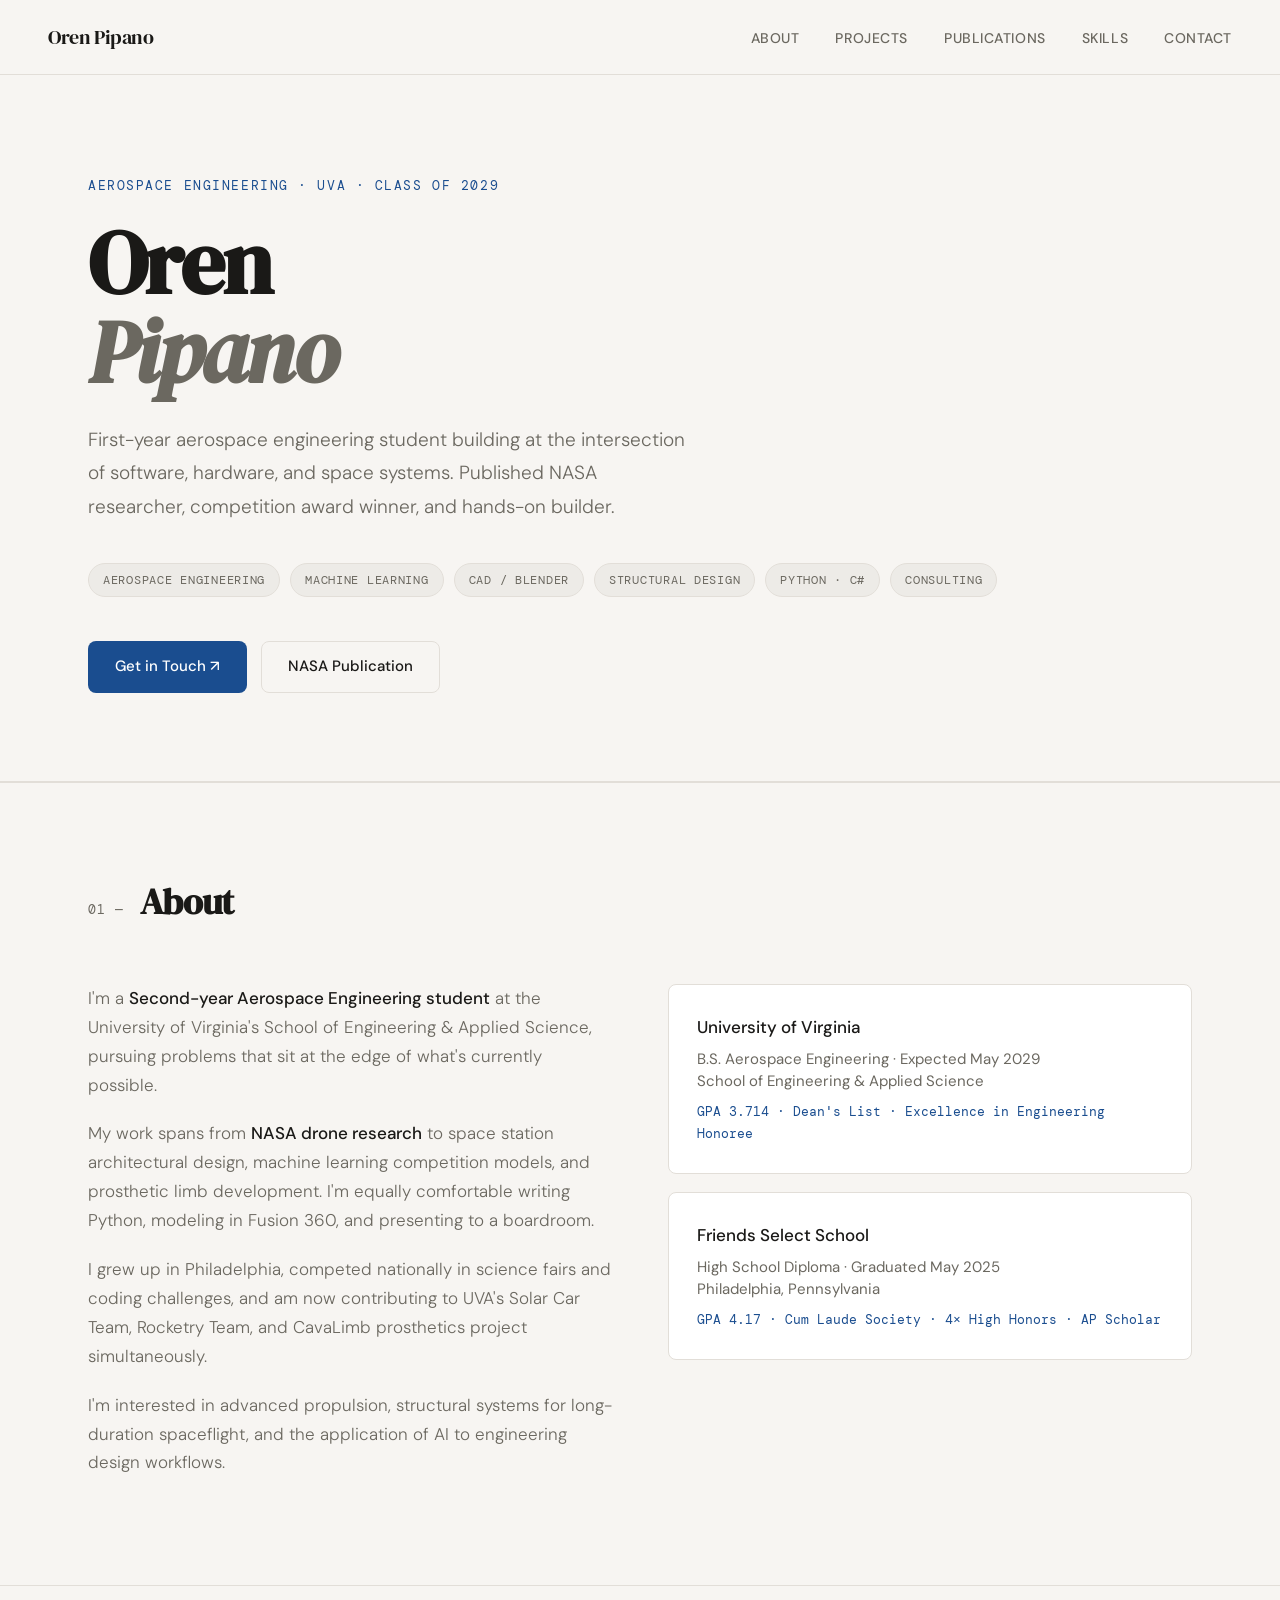
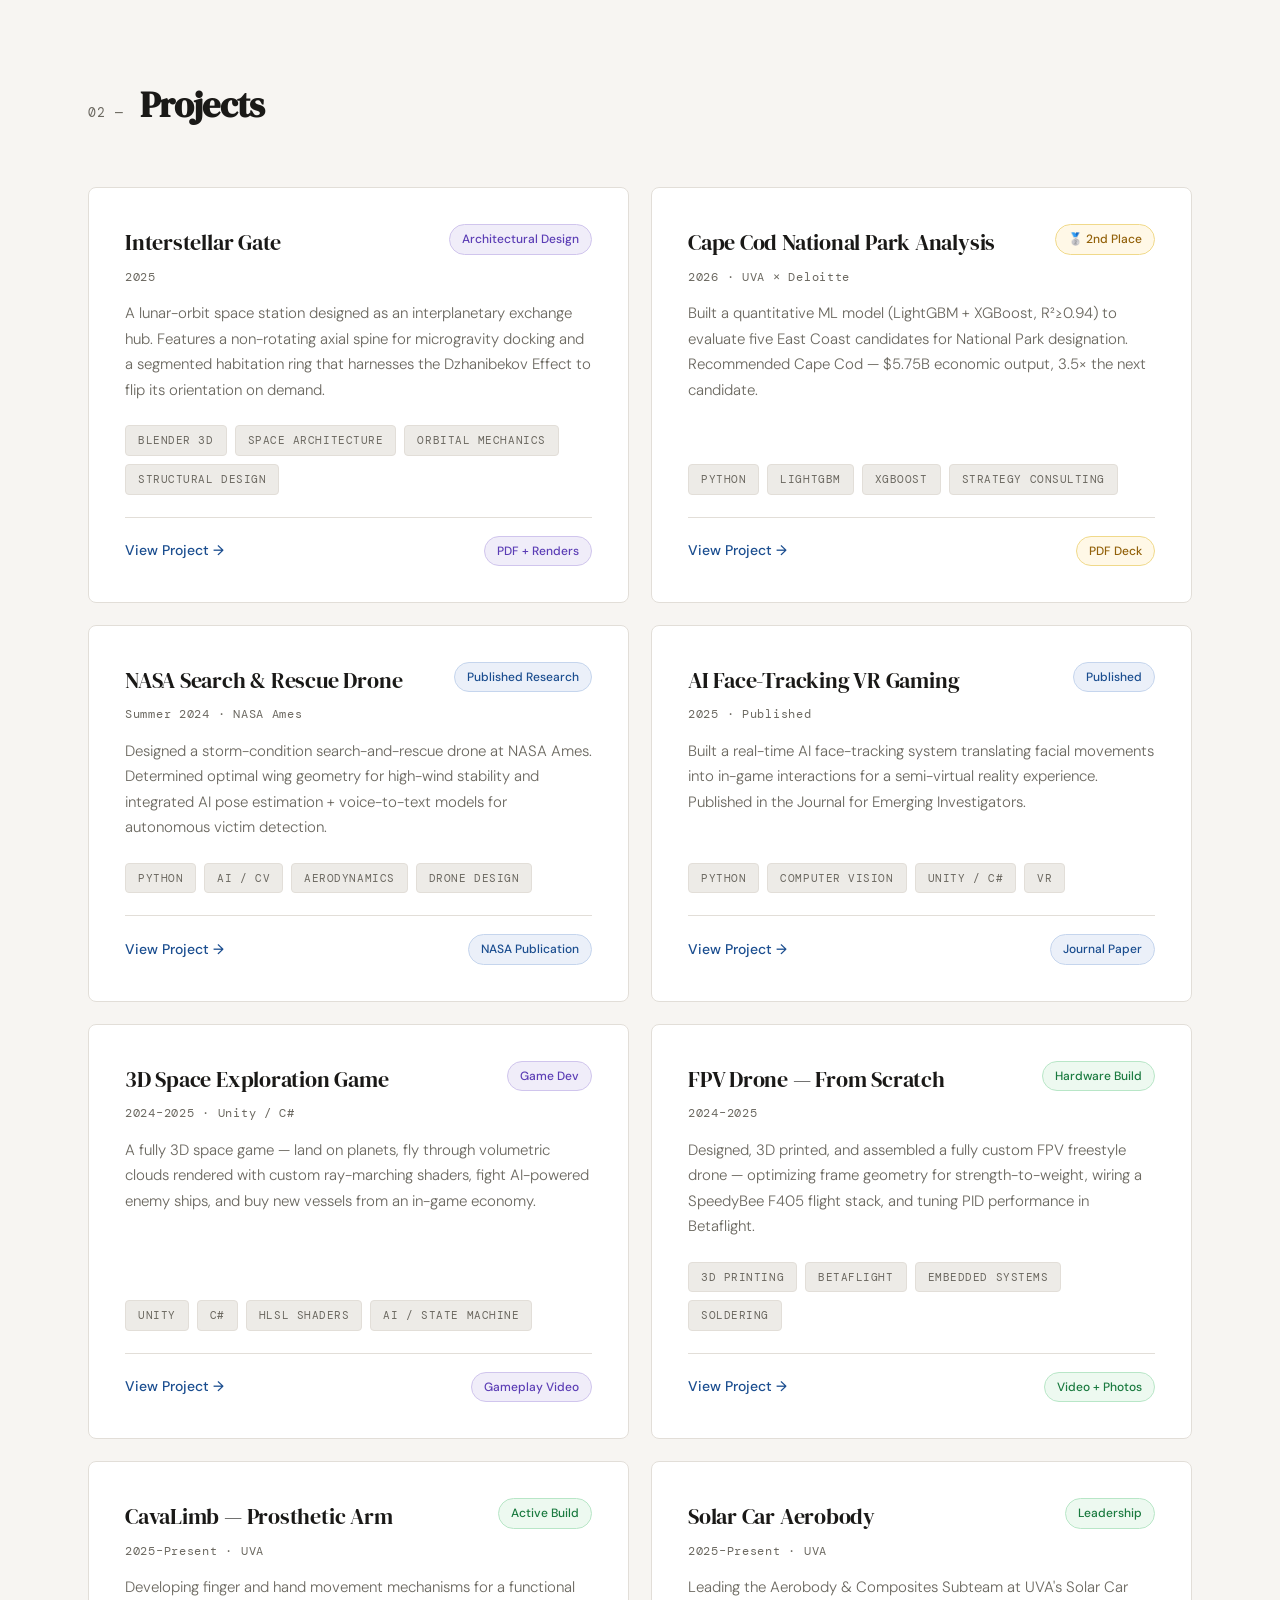
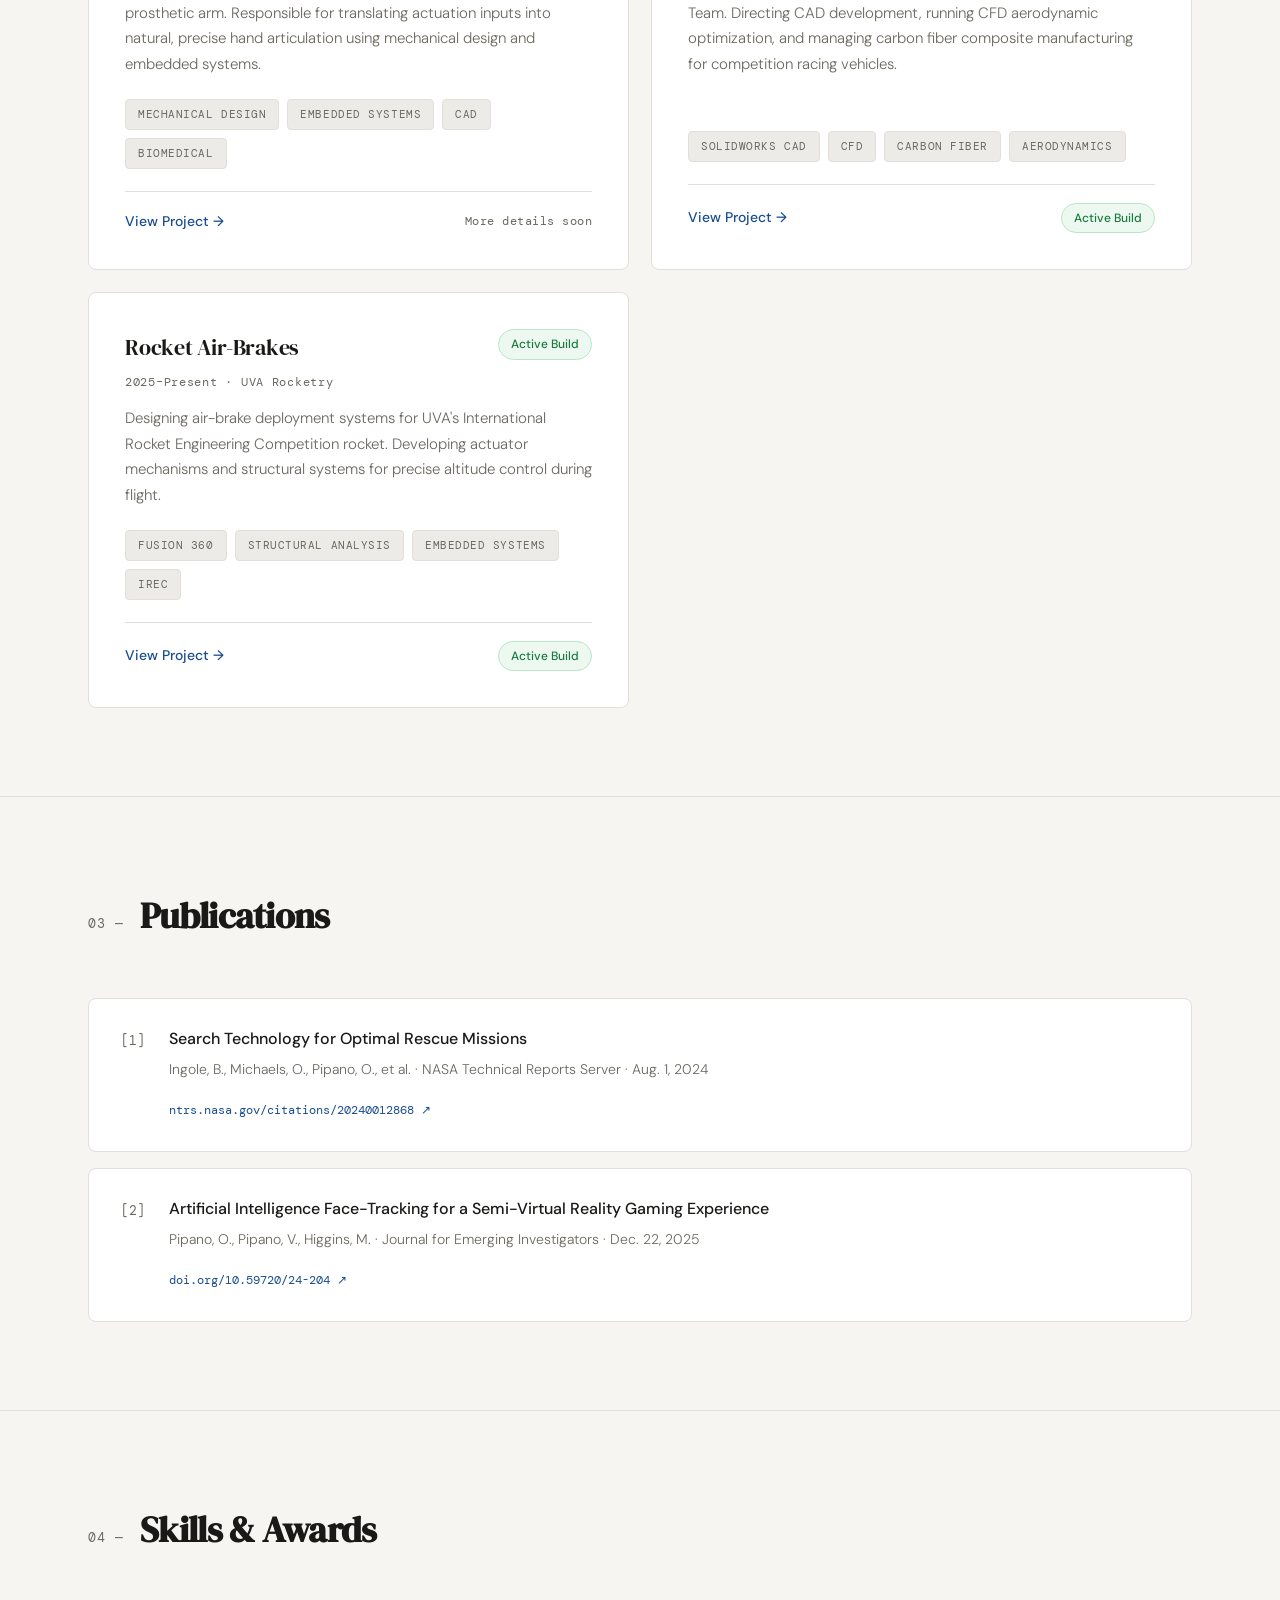
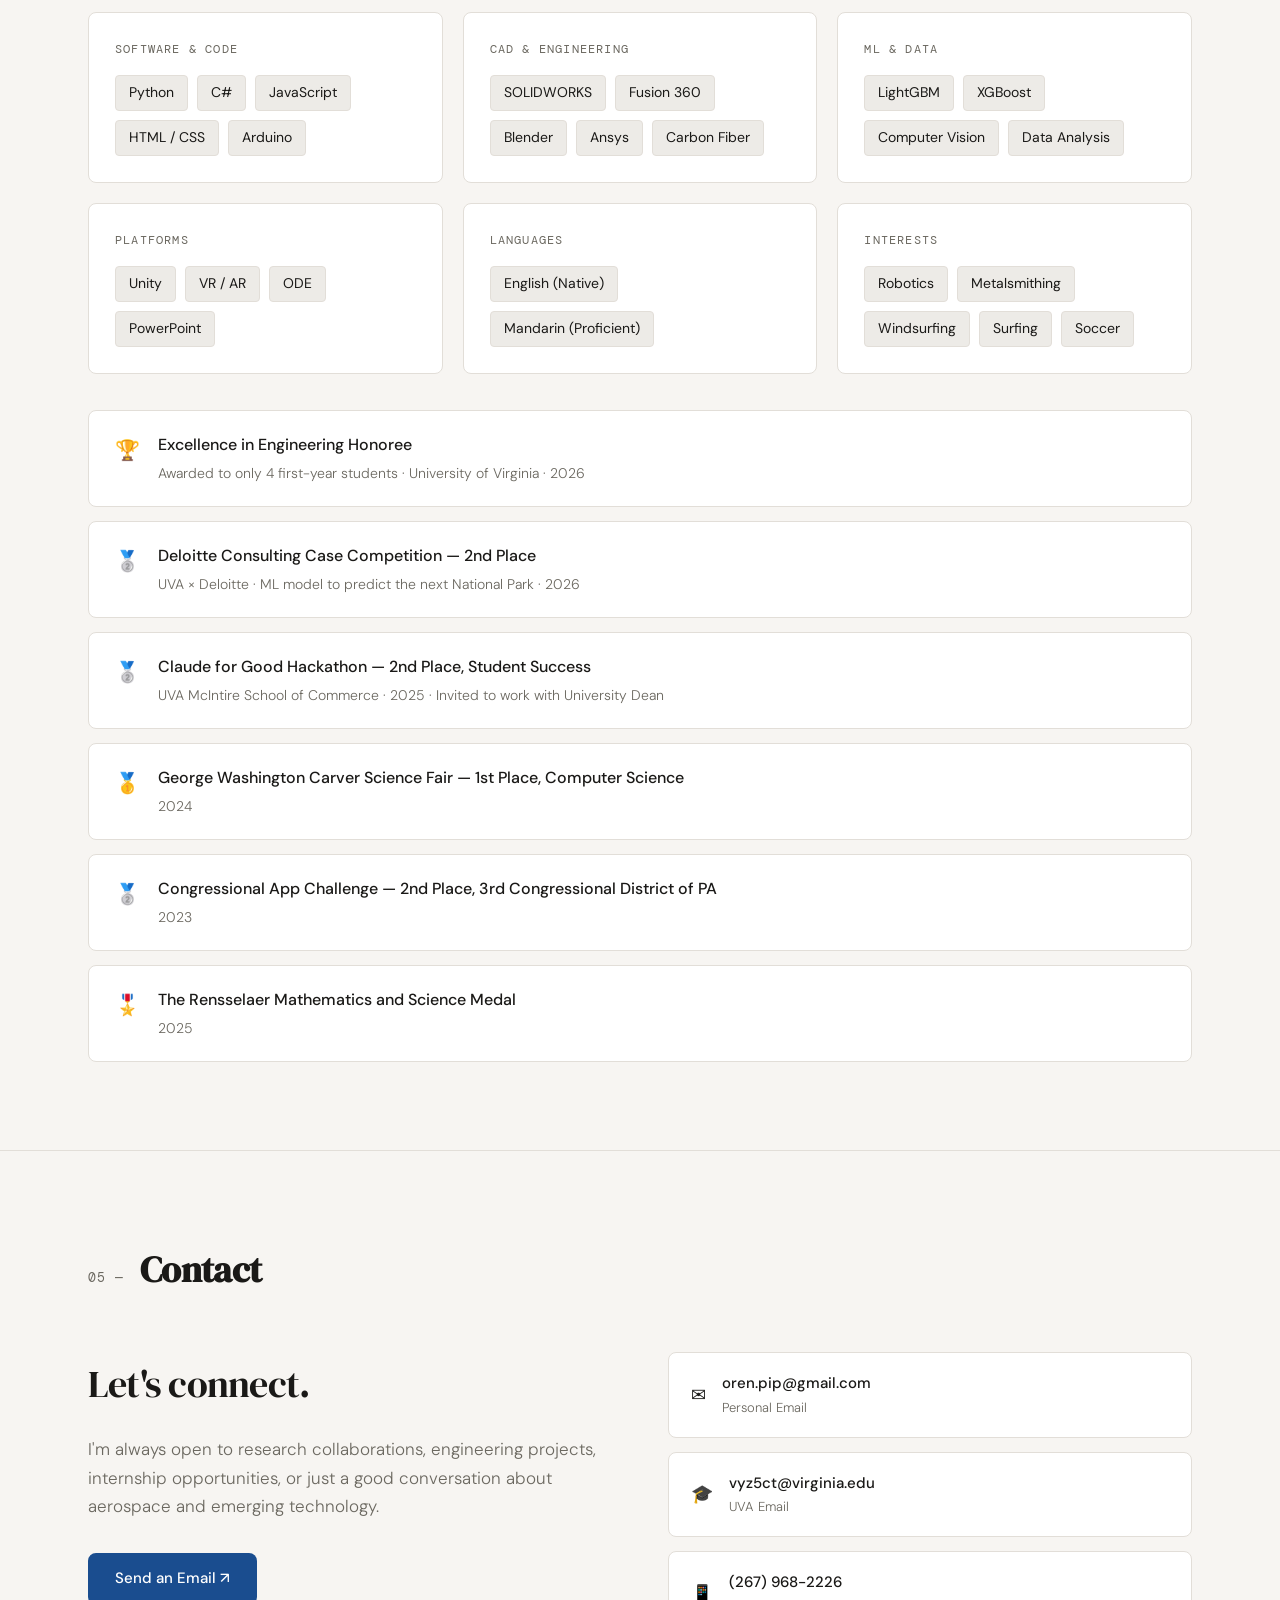
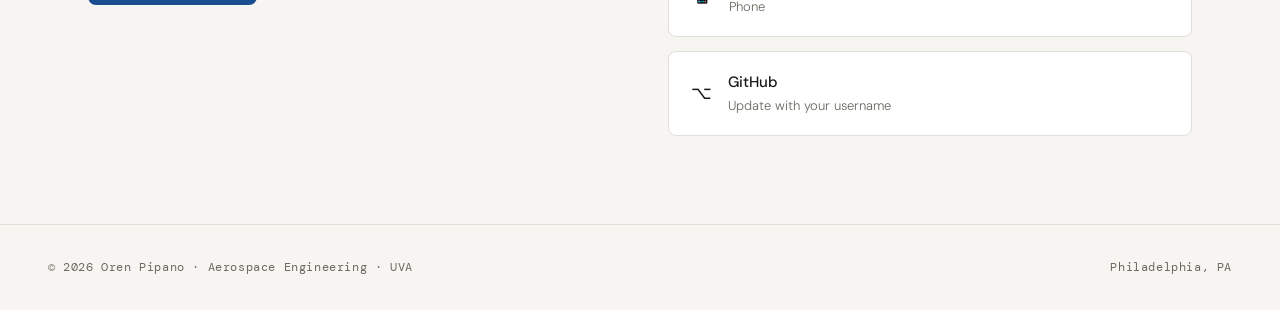
==== commit eca329f0: "Update student year and GPA in About section" ====
--- a/index.html
+++ b/index.html
@@ -184,7 +184,7 @@
       </div>
       <div class="about-grid">
         <div class="about-text">
-          <p>I'm a <strong>first-year Aerospace Engineering student</strong> at the University of Virginia's School of Engineering & Applied Science, pursuing problems that sit at the edge of what's currently possible.</p>
+          <p>I'm a <strong>Second-year Aerospace Engineering student</strong> at the University of Virginia's School of Engineering & Applied Science, pursuing problems that sit at the edge of what's currently possible.</p>
           <p>My work spans from <strong>NASA drone research</strong> to space station architectural design, machine learning competition models, and prosthetic limb development. I'm equally comfortable writing Python, modeling in Fusion 360, and presenting to a boardroom.</p>
           <p>I grew up in Philadelphia, competed nationally in science fairs and coding challenges, and am now contributing to UVA's Solar Car Team, Rocketry Team, and CavaLimb prosthetics project simultaneously.</p>
           <p>I'm interested in advanced propulsion, structural systems for long-duration spaceflight, and the application of AI to engineering design workflows.</p>
@@ -193,7 +193,7 @@
           <div class="edu-card">
             <div class="edu-school">University of Virginia</div>
             <div class="edu-degree">B.S. Aerospace Engineering · Expected May 2029<br>School of Engineering & Applied Science</div>
-            <div class="edu-gpa">GPA 3.72 · Dean's List · Excellence in Engineering Honoree</div>
+            <div class="edu-gpa">GPA 3.714 · Dean's List · Excellence in Engineering Honoree</div>
           </div>
           <div class="edu-card">
             <div class="edu-school">Friends Select School</div>
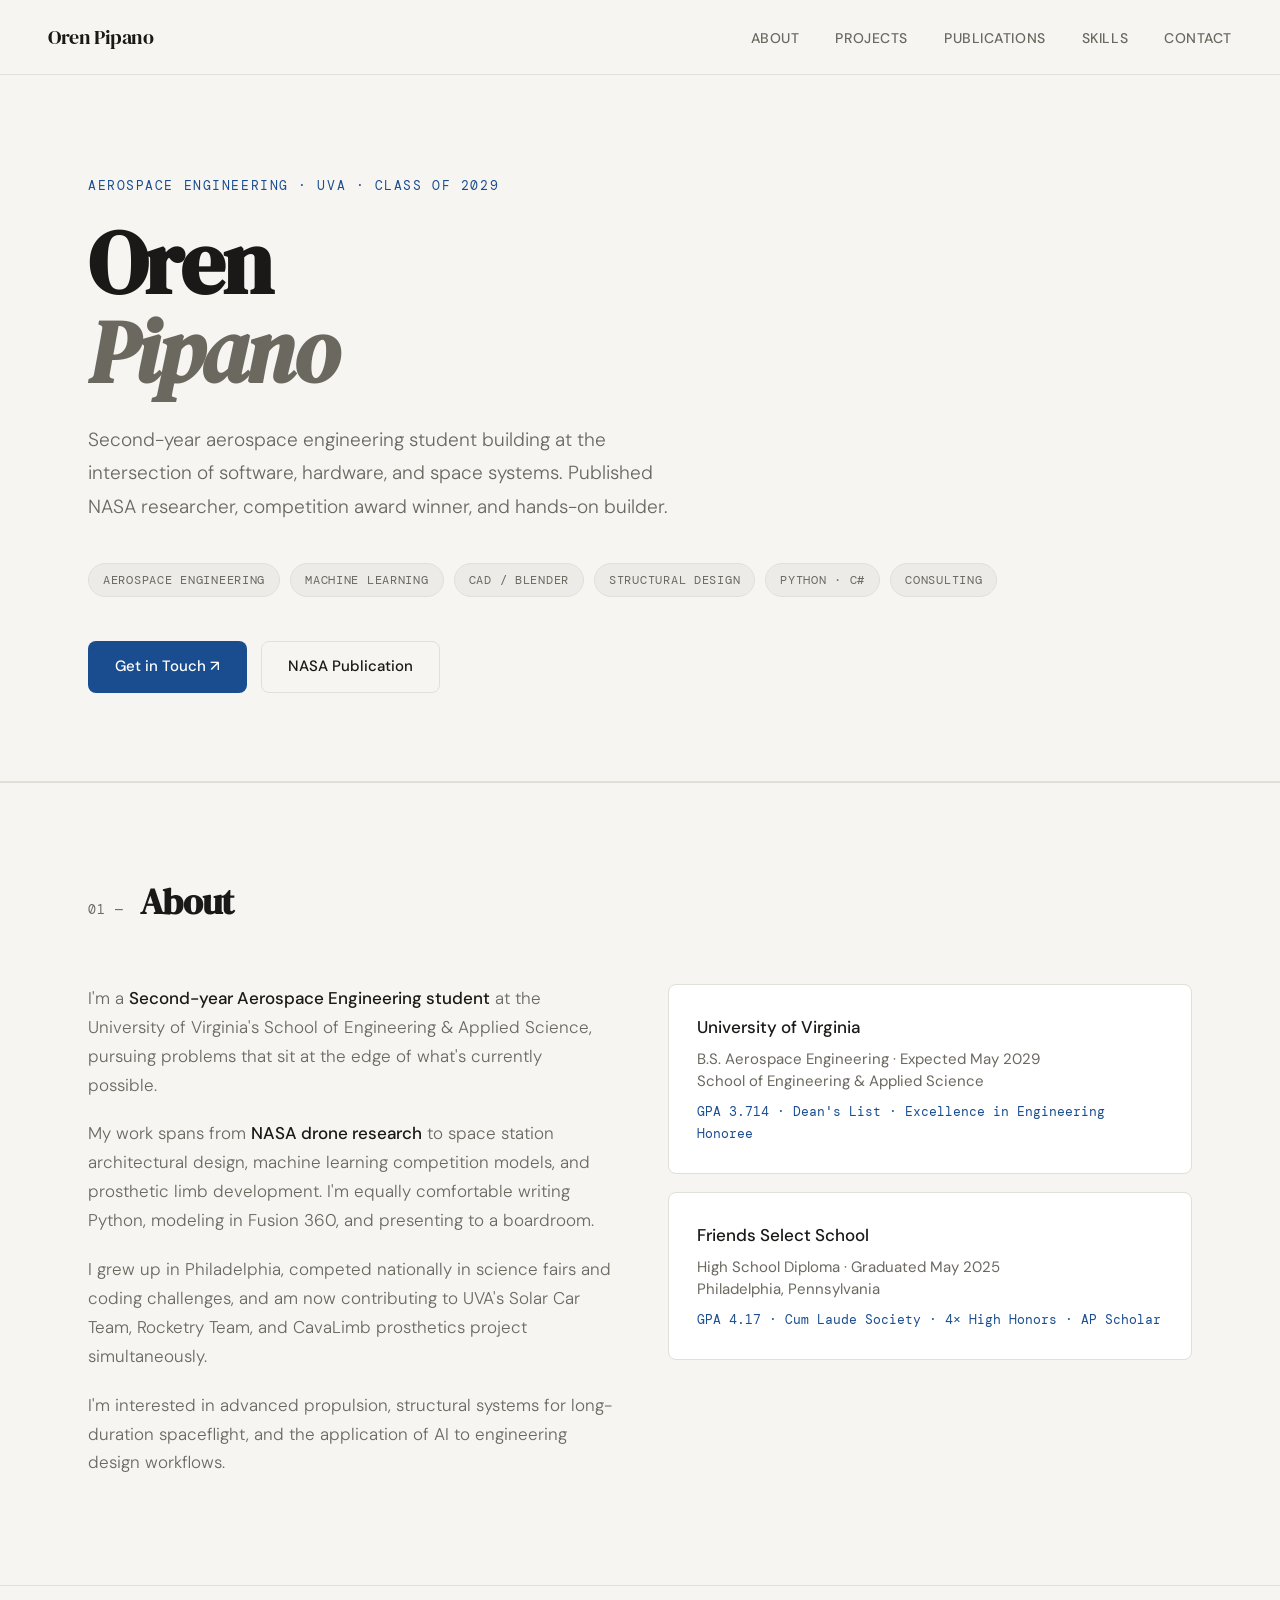
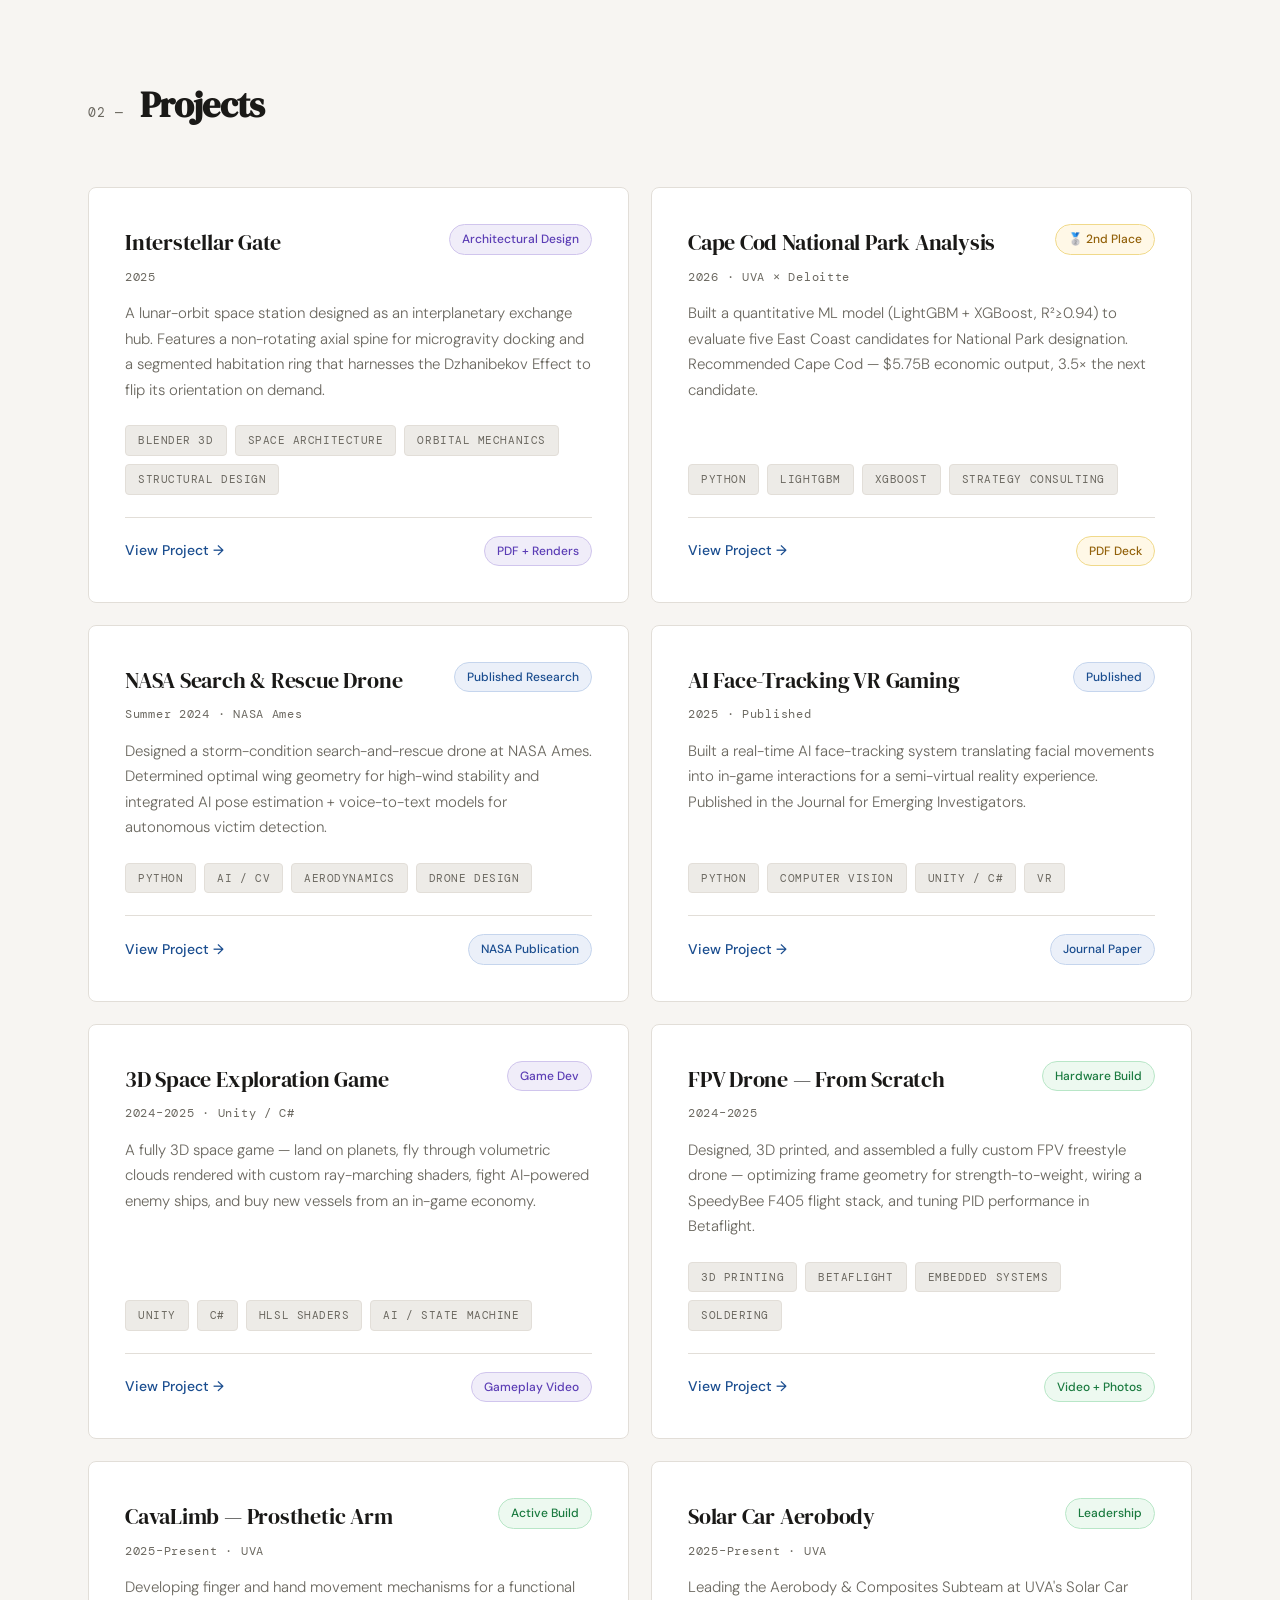
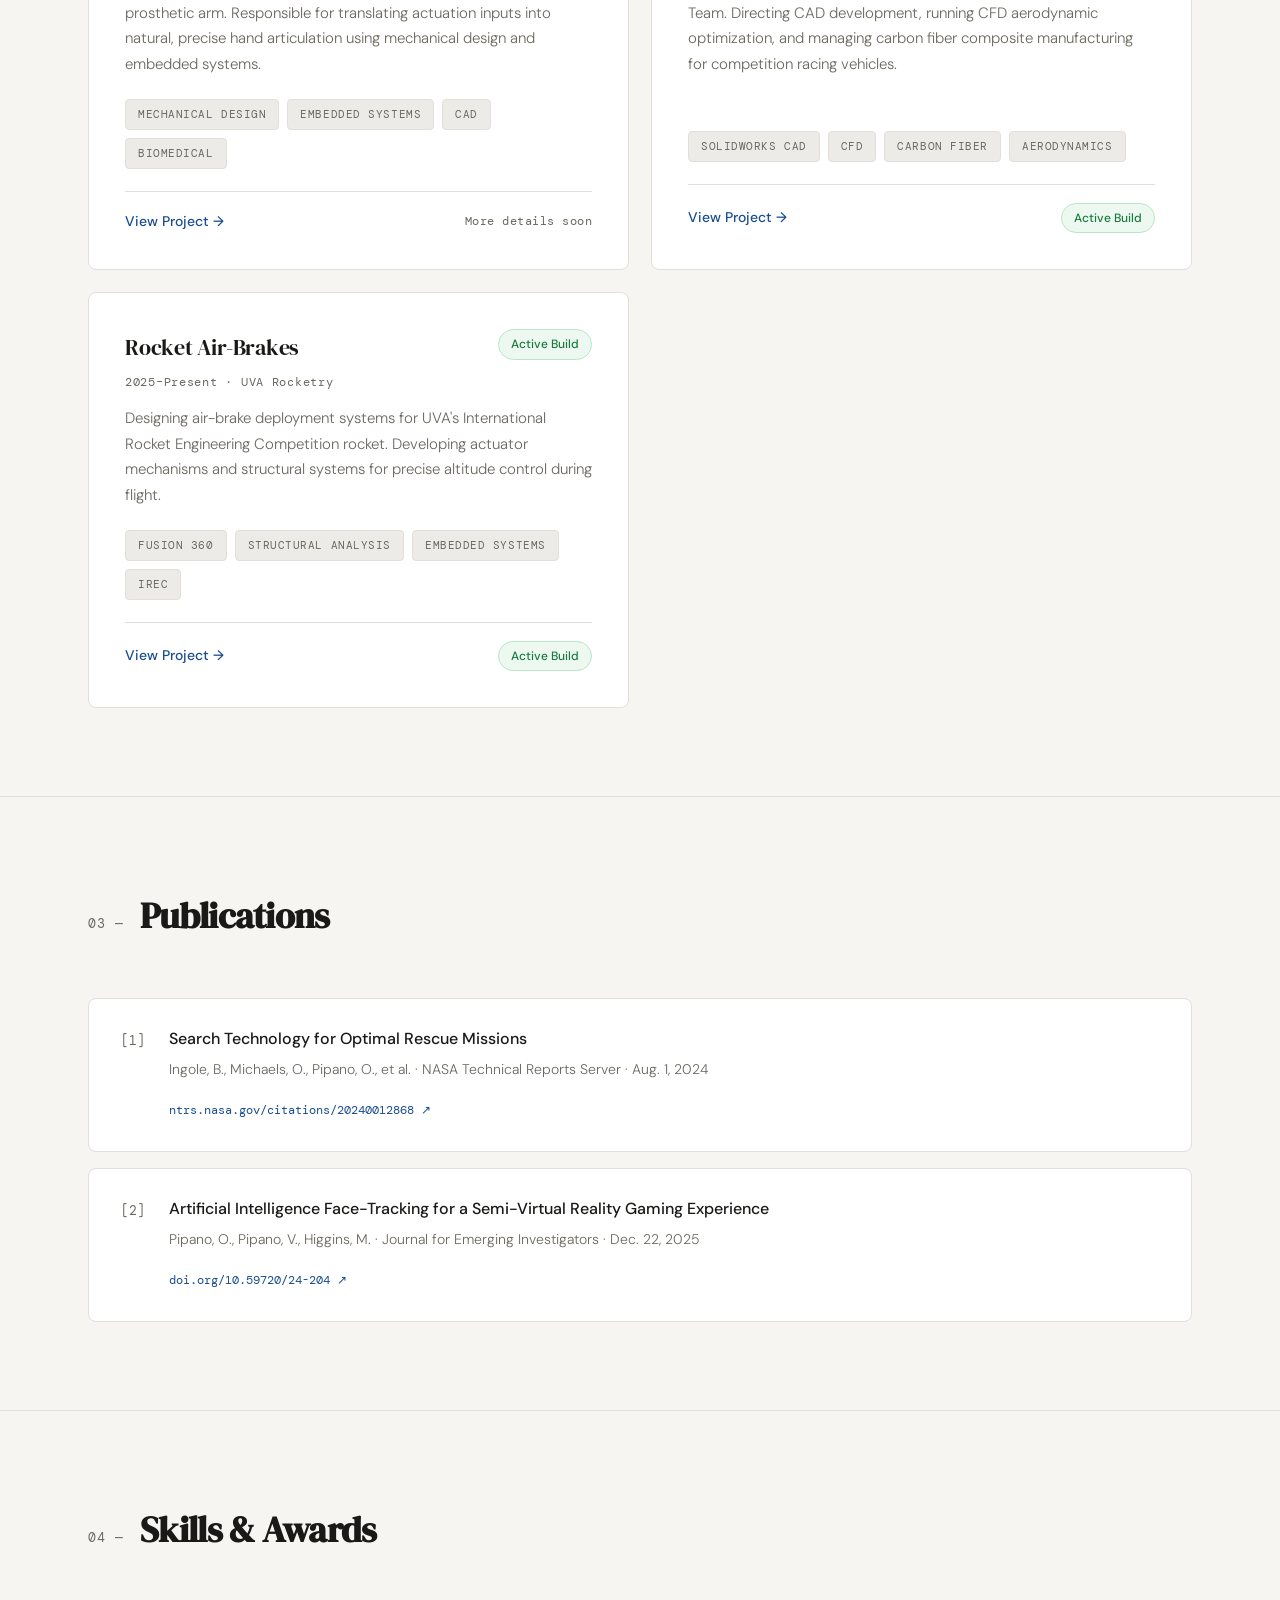
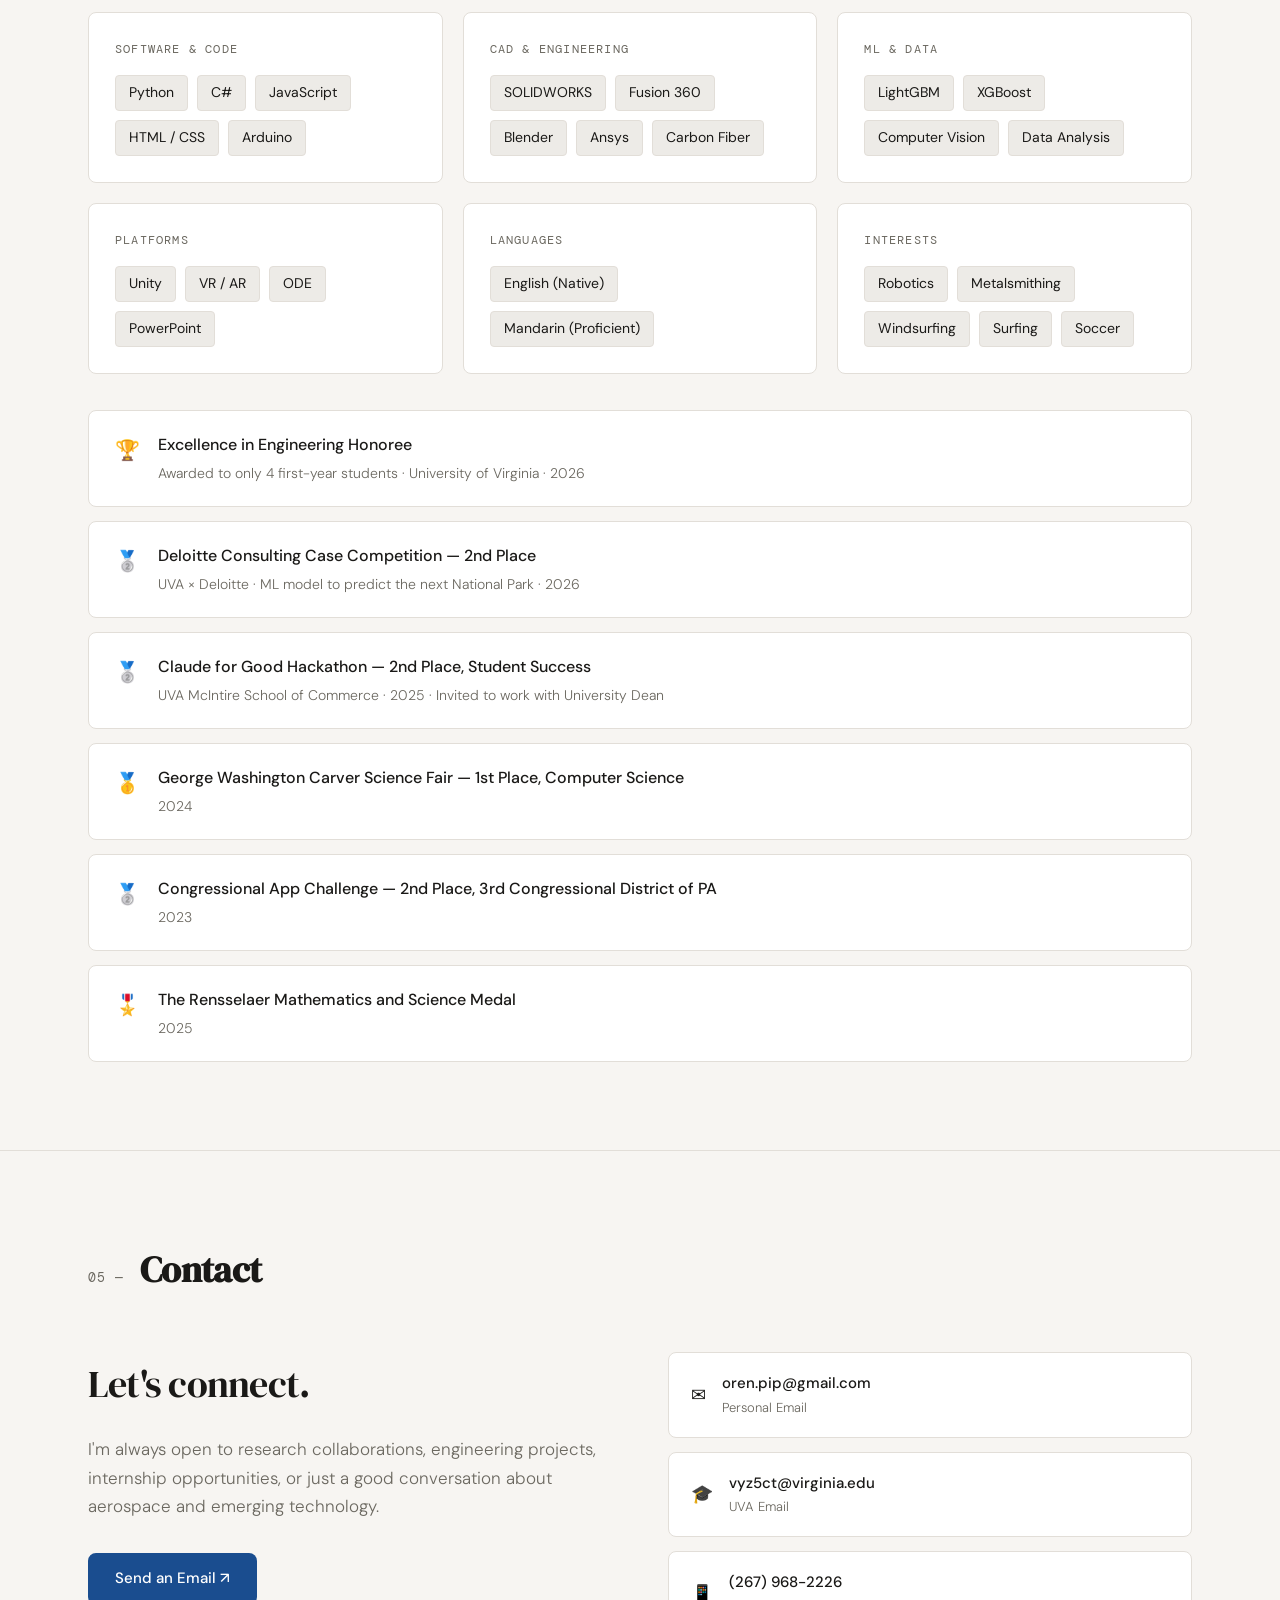
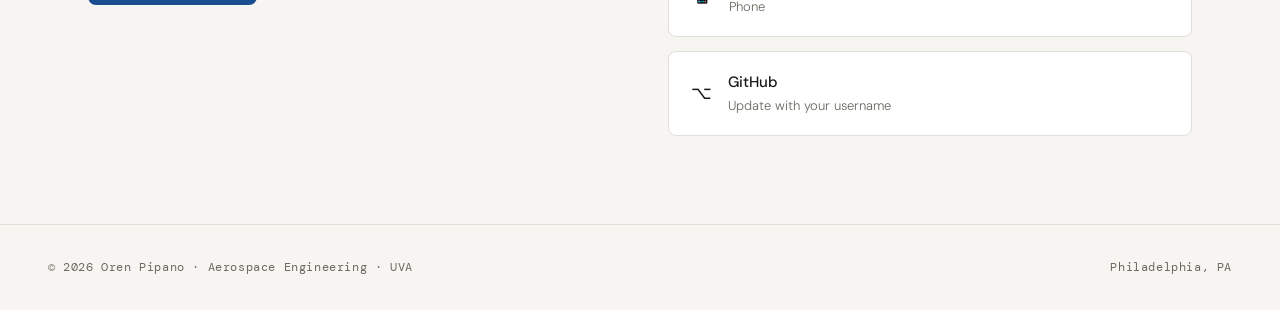
==== commit 61884902: "Update hero description for second-year student" ====
--- a/index.html
+++ b/index.html
@@ -160,7 +160,7 @@
     <div class="container">
       <p class="hero-eyebrow fade-in">Aerospace Engineering · UVA · Class of 2029</p>
       <h1 class="hero-name fade-in">Oren<br><em>Pipano</em></h1>
-      <p class="hero-desc fade-in">First-year aerospace engineering student building at the intersection of software, hardware, and space systems. Published NASA researcher, competition award winner, and hands-on builder.</p>
+      <p class="hero-desc fade-in">Second-year aerospace engineering student building at the intersection of software, hardware, and space systems. Published NASA researcher, competition award winner, and hands-on builder.</p>
       <div class="hero-pills fade-in">
         <span class="pill">Aerospace Engineering</span>
         <span class="pill">Machine Learning</span>
